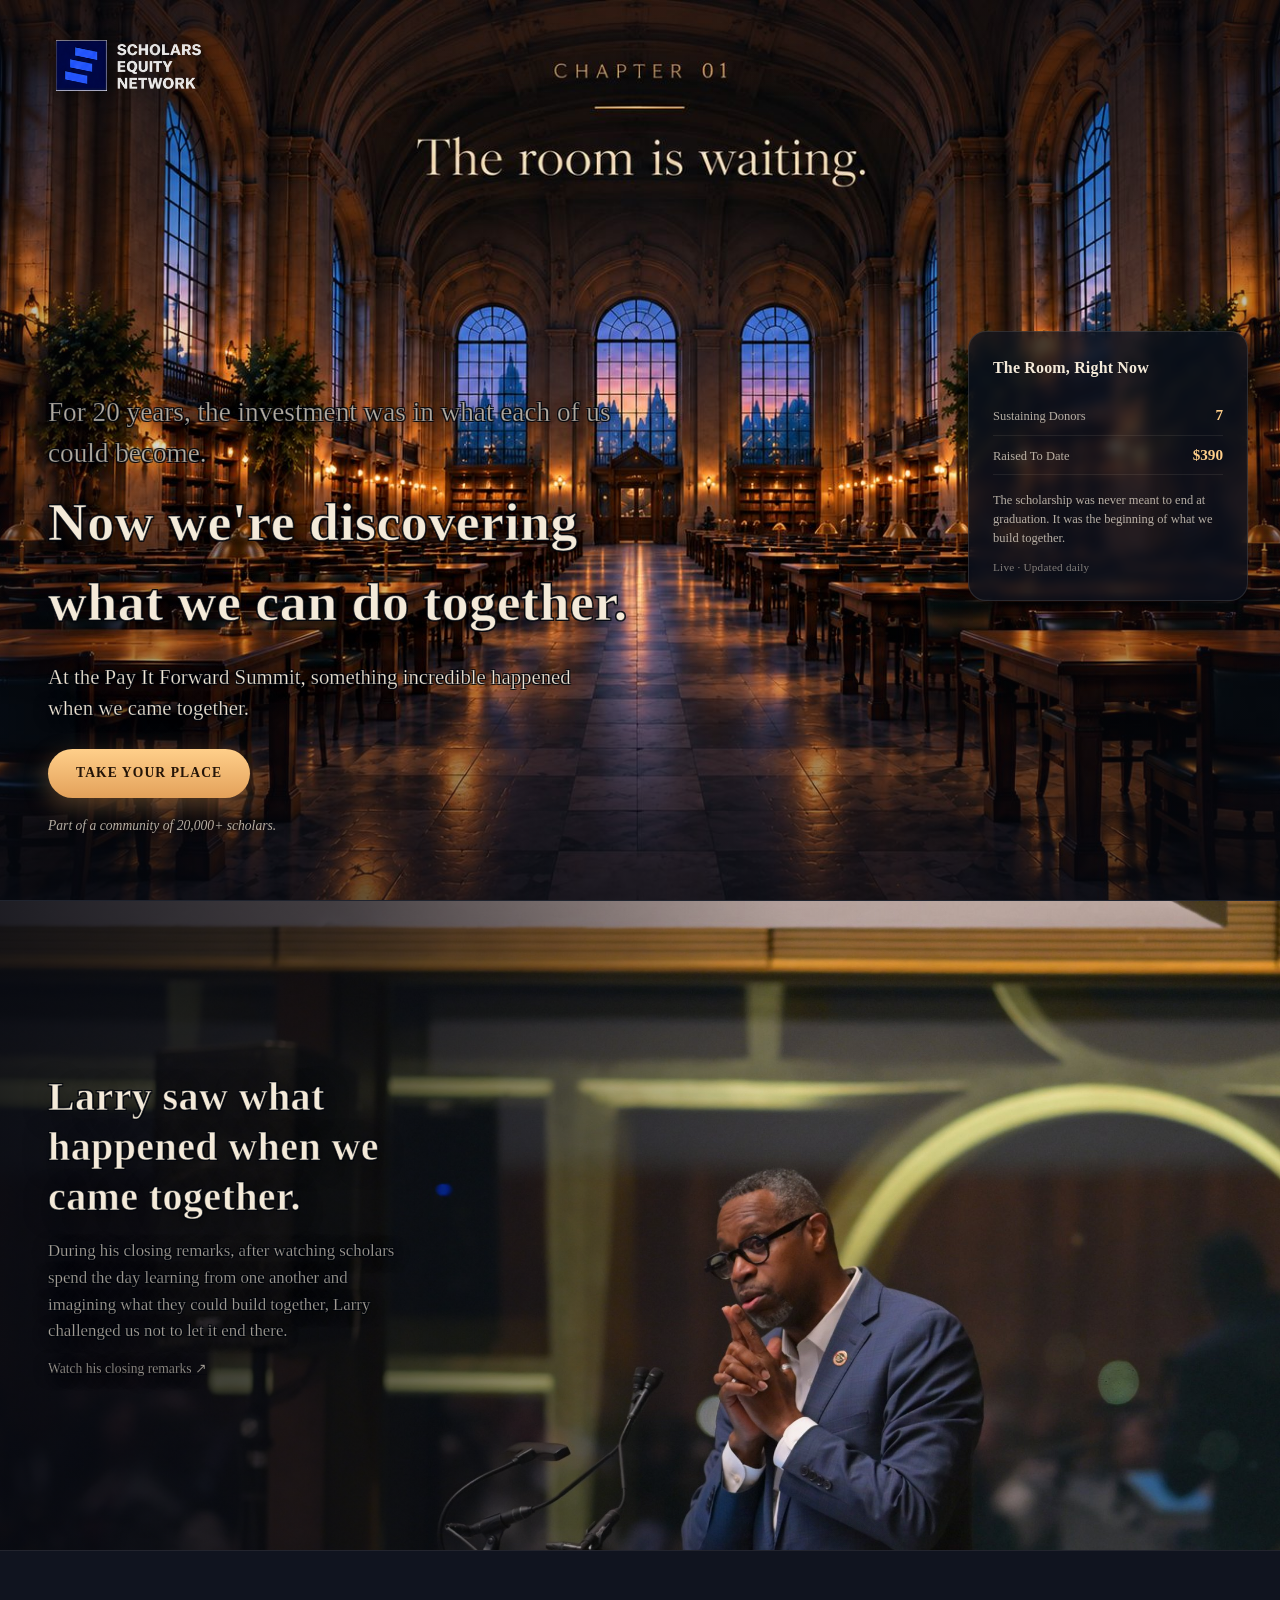
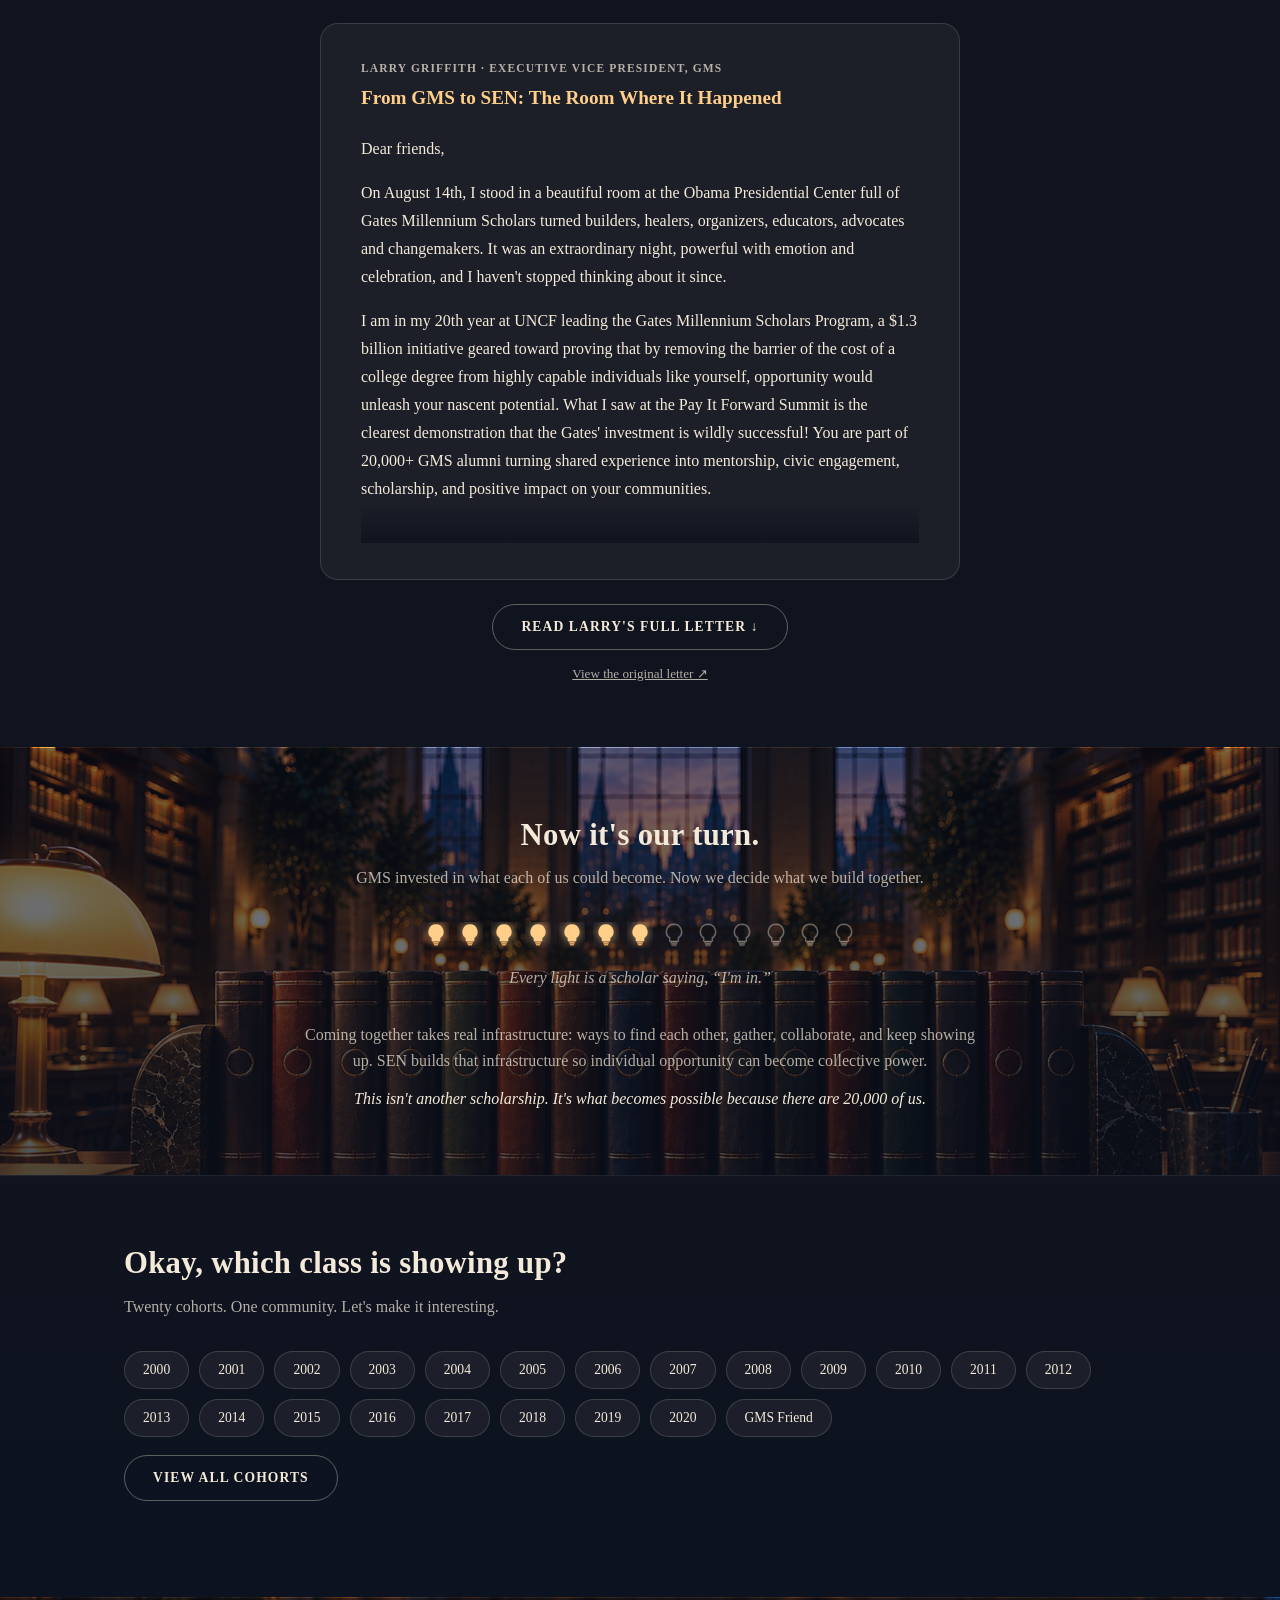
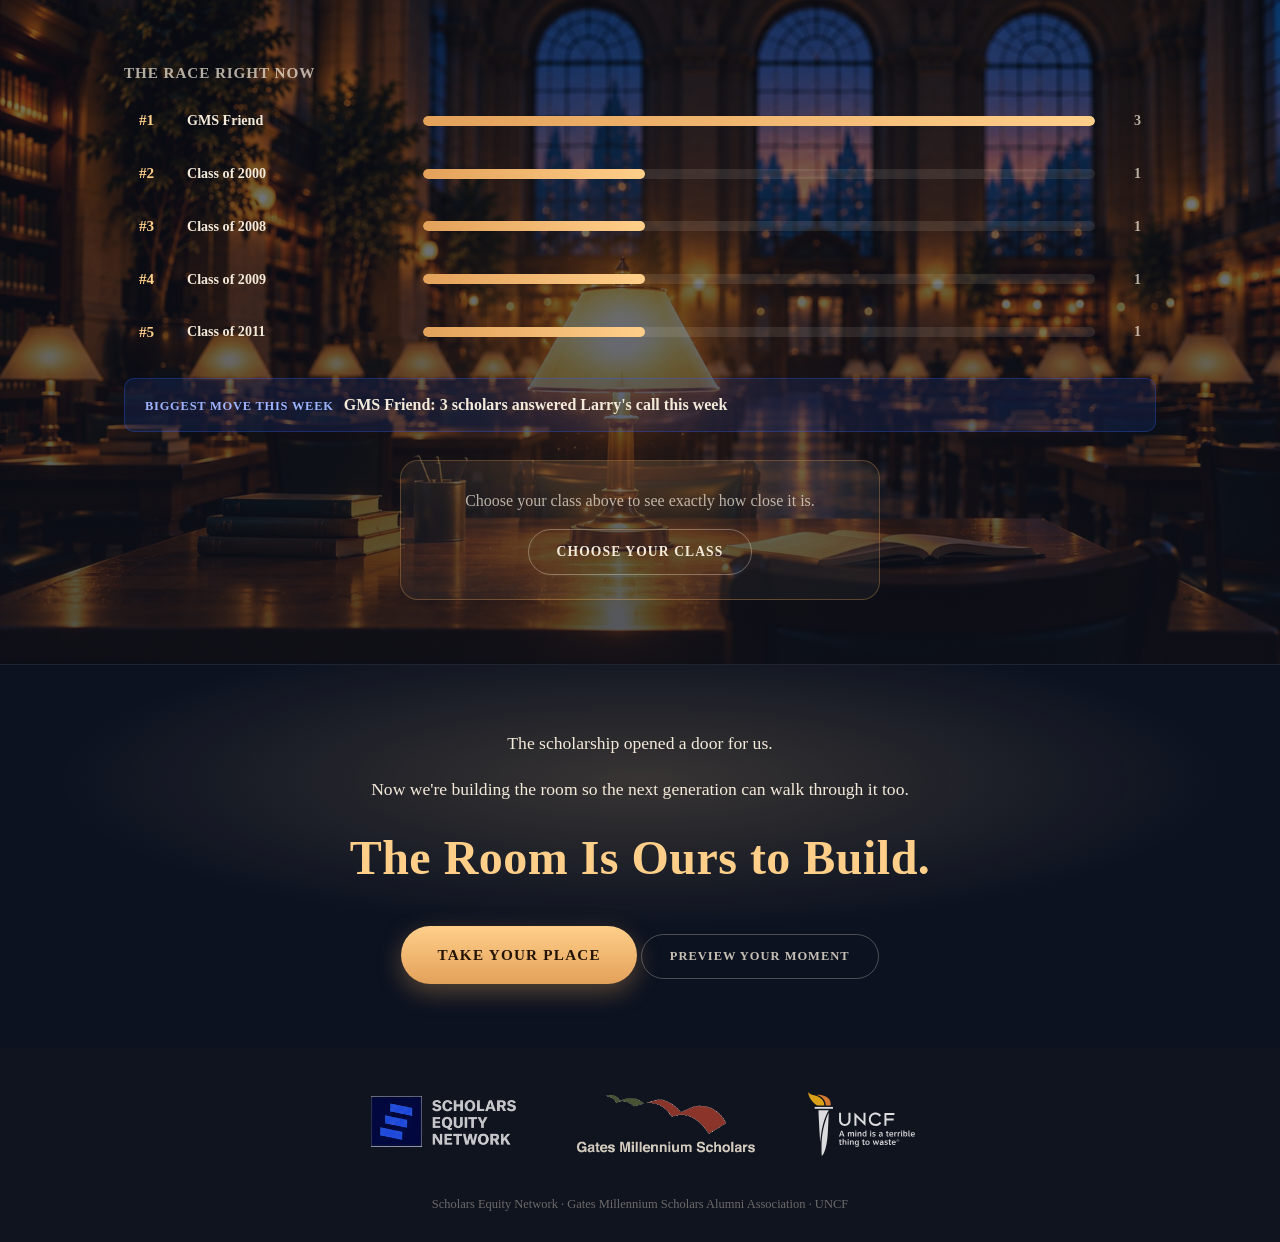
==== index.html @ 60ed2fde "Link SEN logo to scholarsequity.org" ====
<!DOCTYPE html>
<html lang="en">
<head>
<meta charset="UTF-8" />
<meta name="viewport" content="width=device-width, initial-scale=1.0" />
<title>Scholars Equity Network · The Room Is Lighting Up</title>
<meta name="description" content="20,000 Gates Millennium Scholars have a place here. The room keeps filling." />
<link rel="stylesheet" href="styles.css" />
</head>
<body>

  <!-- ============================================================
       SECTION 1 — HERO / LIVE ROOM
       Full-width library image with the 200-lamp canvas overlaid.
       ============================================================ -->
  <header class="hero" id="hero">
    <div class="hero__room">
      <!-- Chapter-frame system: replaces the old static library-bg +
           canvas light-dots. Two stacked frame layers crossfade as
           donor progress crosses each chapter's threshold (see
           updateHeroFrame() in app.js). -->
      <div class="hero__frame hero__frame--visible" id="heroFrameA" aria-hidden="true"></div>
      <div class="hero__frame" id="heroFrameB" aria-hidden="true"></div>
      <div class="hero__vignette" aria-hidden="true"></div>

      <!-- Legacy light-dot canvas — kept in the DOM (other code still
           references it) but hidden; the chapter frames now carry the
           "room filling up" visual instead. -->
      <canvas id="lightCanvas" class="hero__canvas" aria-hidden="true" style="display:none;"></canvas>
    </div>

    <div class="hero__overlay">
      <div class="hero__top">
        <a class="sen-logo" href="https://www.scholarsequity.org/" target="_blank" rel="noopener noreferrer" aria-label="Scholars Equity Network">
          <img class="sen-logo__image" src="assets/sen-logo-white.png" alt="Scholars Equity Network">
        </a>
      </div>

      <div class="hero__content">
        <p class="hero__eyebrow-line">For 20 years, the investment was in what each of us could become.</p>
        <h1 class="hero__headline" id="heroHeadline">Now we're discovering what we can do together.</h1>
        <p class="hero__story">At the Pay It Forward Summit, something incredible happened when we came together.</p>

        <a href="https://give.uncf.org/site/Donation2?df_id=12612&mfc_pref=T&12612.donation=form1" target="_blank" rel="noopener noreferrer" class="btn btn--primary hero__cta">TAKE YOUR PLACE</a>

        <p class="hero__community-note">Part of a community of 20,000+ scholars.</p>
      </div>
    </div>

    <!-- Right-side campaign stats panel (desktop only) -->
    <aside class="stats-panel" aria-label="Campaign progress">
      <h2 class="stats-panel__title">The Room, Right Now</h2>
      <dl class="stats-panel__list">
        <div class="stats-panel__row">
          <dt>Sustaining Donors</dt>
          <dd id="statDonors">6</dd>
        </div>
        <div class="stats-panel__row">
          <dt>Raised To Date</dt>
          <dd id="statRaised">$370</dd>
        </div>
      </dl>
      <p class="stats-panel__note">The scholarship was never meant to end at graduation. It was the beginning of what we build together.</p>
      <p class="stats-panel__updated" id="statLastUpdated" title="Last updated September 11, 2026">Live &middot; Updated daily</p>
    </aside>
  </header>

  <!-- ============================================================
       SECTION 1.0 — LETTER INTRO (cinematic photo + headline)
       Larry speaking at the Pay It Forward Summit. Desktop: full-
       bleed photo, text on the naturally darker left side of the
       frame (mic stand + blurred background), Larry + the
       architectural gold rings preserved unobstructed on the
       right -- matches the "room" visual language established in
       the hero. Mobile: photo first (no overlay), headline/body
       below it in normal flow -- see the max-width:900px media
       query for the swap from absolute-overlay to stacked block.
       This section now owns the "THE LETTER THAT STARTED IT"
       chapter title; the .letter section right below it (the
       actual letter card) no longer repeats its own kicker/
       headline, to avoid saying the same thing twice in a row.
       ============================================================ -->
  <section class="letter-intro" id="letterIntro" aria-labelledby="letterIntroHeading">
    <img class="letter-intro__photo" src="letter-intro.jpg" alt="Larry Griffith speaking at the Pay It Forward Summit">
    <div class="letter-intro__scrim" aria-hidden="true"></div>
    <div class="letter-intro__content">
      <h2 id="letterIntroHeading" class="letter-intro__headline">Larry saw what happened when we came together.</h2>
      <p class="letter-intro__body">During his closing remarks, after watching scholars spend the day learning from one another and imagining what they could build together, Larry challenged us not to let it end there.</p>
      <p class="letter-intro__link"><a href="https://www.youtube.com/watch?v=w-OYUx1EWHY&amp;t=11863s" target="_blank" rel="noopener noreferrer">Watch his closing remarks &#8599;</a></p>
    </div>
  </section>

  <!-- ============================================================
       SECTION 1.1 — THE LETTER THAT STARTED IT (the letter card)
       Larry's actual letter (verbatim text, cross-checked against
       the raw Mailchimp HTML -- not paraphrased), collapsed to a
       short preview by default. Visitors arriving from the letter
       itself (email/classmate share) should recognize it instantly
       without having to scroll past the whole thing to reach the
       live campaign.
       ============================================================ -->
  <section class="letter" id="letter" aria-label="Larry's letter">
    <div class="section-inner">
      <div class="letter-card">
        <p class="letter-card__eyebrow">LARRY GRIFFITH &middot; EXECUTIVE VICE PRESIDENT, GMS</p>
        <p class="letter-card__title">From GMS to SEN: The Room Where It Happened</p>

        <div class="letter-card__text">
          <p>Dear friends,</p>
          <p>On August 14th, I stood in a beautiful room at the Obama Presidential Center full of Gates Millennium Scholars turned builders, healers, organizers, educators, advocates and changemakers. It was an extraordinary night, powerful with emotion and celebration, and I haven't stopped thinking about it since.</p>
          <p>I am in my 20th year at UNCF leading the Gates Millennium Scholars Program, a $1.3 billion initiative geared toward proving that by removing the barrier of the cost of a college degree from highly capable individuals like yourself, opportunity would unleash your nascent potential. What I saw at the Pay It Forward Summit is the clearest demonstration that the Gates' investment is wildly successful! You are part of 20,000+ GMS alumni turning shared experience into mentorship, civic engagement, scholarship, and positive impact on your communities.</p>

          <span class="letter-card__fade" id="letterFade" aria-hidden="true"></span>

          <div class="letter-card__more" id="letterMore" hidden>
            <p>With our goal of growing your leadership, the scholarship was never meant to end at graduation. It was meant to be the beginning of a lifelong commitment to one another and to giving back to others &mdash; and I believe this network is only getting started, with a reach that will extend across our nation and, in time, our world. Accelerator grants already funding changemakers in community health, literacy, and beyond.</p>
            <p>To everyone who was in that room: thank you for being a powerful, living testimony. To everyone reading this who wasn't: there's a place for you here too.</p>
            <p>As I said that night, now is your turn. SEN needs you, your time, your talent and, importantly at this stage, your treasure. <strong>I am asking you to give annually and generously, with a minimum commitment of at least $100.00.</strong></p>
            <p>Every contribution keeps this momentum going, so please make a gift so that you are part of what SEN builds next.</p>
            <p class="letter-card__signoff">With excitement for everything ahead,<br />Larry Griffith<br /><span class="letter-card__signoff-title">Executive Vice President (GMS)<br />Programs &amp; Student Services, UNCF</span></p>
          </div>
        </div>
      </div>

      <button type="button" class="btn btn--ghost letter-card__toggle" id="letterToggle" aria-expanded="false" aria-controls="letterMore">Read Larry's full letter &darr;</button>
      <p class="letter-card__original"><a href="letter.html" target="_blank" rel="noopener noreferrer">View the original letter &#8599;</a></p>
    </div>
  </section>

  <!-- ============================================================
       SECTION 1.2 — THE RESPONSE (+ WHAT YOUR GIFT BUILDS, merged)
       Transforms "I received Larry's letter" into "this is what
       we're doing about it," then immediately explains what that
       response actually funds -- two adjacent, complementary beats
       (emotional "who's answering" + practical "what it builds")
       that used to be two separate small sections back-to-back.
       Merged into one for tighter pacing right after the letter.
       Lit-light count is the real, live currentDonors (via
       buildLightIcons() in app.js, same helper the personalized
       leaderboard card uses) -- the unlit count here is a purely
       illustrative "there's room for more" visual, not a specific
       numeric claim (the real per-class gap number lives in the
       leaderboard card below, where it has to be exact).
       ============================================================ -->
  <section class="response" aria-labelledby="responseHeading">
    <div class="section-inner">
      <h2 id="responseHeading" class="section-title">Now it's our turn.</h2>
      <p class="section-subtitle">GMS invested in what each of us could become. Now we decide what we build together.</p>

      <div class="response__lights" id="responseLights" aria-hidden="true">
        <!-- injected by app.js -->
      </div>
      <p class="response__caption">Every light is a scholar saying, &ldquo;I'm in.&rdquo;</p>

      <p class="gift-builds__body">Coming together takes real infrastructure: ways to find each other, gather, collaborate, and keep showing up. SEN builds that infrastructure so individual opportunity can become collective power.</p>
      <p class="gift-builds__closer">This isn't another scholarship. It's what becomes possible because there are 20,000 of us.</p>
    </div>
  </section>

  <!-- ============================================================
       SECTION 2 — COHORT EXPLORER
       ============================================================ -->
  <section class="cohort-explorer" id="cohorts" aria-labelledby="cohortHeading">
    <div class="section-inner">
      <h2 id="cohortHeading" class="section-title">Okay, which class is showing up?</h2>
      <p class="section-subtitle">Twenty cohorts. One community. Let's make it interesting.</p>

      <div class="cohort-nav" id="cohortNav" role="group" aria-label="Select a class year">
        <!-- cohort year buttons injected by app.js -->
      </div>

      <button type="button" class="btn btn--ghost cohort-reset" id="cohortReset">View all cohorts</button>

      <div class="cohort-all-grid" id="cohortAllGrid" aria-live="polite" hidden>
        <!-- one small card per cohort, injected by app.js -->
      </div>

      <div class="cohort-panel" id="cohortPanel" aria-live="polite" hidden>
        <h3 class="cohort-panel__year" id="cohortPanelYear">Class of 2002</h3>
        <div class="cohort-panel__stats">
          <div class="cohort-panel__stat">
            <span class="cohort-panel__stat-value" id="cohortPanelDonors">8</span>
            <span class="cohort-panel__stat-label">sustaining scholars</span>
          </div>
          <div class="cohort-panel__stat">
            <span class="cohort-panel__stat-value" id="cohortPanelRank">#1</span>
            <span class="cohort-panel__stat-label">rank among cohorts</span>
          </div>
        </div>
        <a href="https://give.uncf.org/site/Donation2?df_id=12612&mfc_pref=T&12612.donation=form1" target="_blank" rel="noopener noreferrer" class="btn btn--primary cohort-panel__cta" id="cohortPanelCta">TAKE YOUR PLACE WITH THE CLASS OF 2002</a>
      </div>
    </div>
  </section>

  <!-- ============================================================
       SECTION 3 — LEADERBOARD
       ============================================================ -->
  <section class="leaderboard" id="leaderboard" aria-label="Class leaderboard">
    <div class="section-inner">
      <h3 class="race__title">The Race Right Now</h3>
      <div class="race" id="raceList">
        <!-- ranked bar rows injected by app.js; selected class gets .race__row--selected -->
      </div>

      <div class="leaderboard__mover" id="leaderboardMover">
        <span class="leaderboard__mover-label">Biggest move this week</span>
        <span class="leaderboard__mover-detail" id="leaderboardMoverDetail">Class of 2007: 3 scholars answered Larry's call this week</span>
      </div>

      <!-- ============================================================
           YOUR CLASS -- personalized, screenshot-friendly card.
           Default (no class chosen) vs. personalized states are both
           rendered by renderYourClassCard() in app.js, driven by the
           same `selectedCohort` state the cohort-nav section above
           already sets -- no duplicate selection logic.
           ============================================================ -->
      <div class="your-class" id="yourClassCard" aria-live="polite">
        <!-- injected by app.js -->
      </div>
    </div>
  </section>

  <!-- ============================================================
       SECTION 4 — YESTERDAY VS TODAY
       ============================================================ -->
  <section class="daily-change" id="daily-change" aria-labelledby="dailyChangeHeading" hidden>
    <div class="section-inner">
      <h2 id="dailyChangeHeading" class="section-title">The Room Gets Brighter Every Time One of Us Shows Up.</h2>
      <p class="daily-change__explainer">Every light represents a scholar who said: I'm in.</p>

      <div class="daily-change__compare">
        <div class="daily-change__stat">
          <span class="daily-change__stat-label">Yesterday</span>
          <span class="daily-change__stat-value" id="yesterdayValue">78 lights</span>
        </div>
        <div class="daily-change__arrow" aria-hidden="true">→</div>
        <div class="daily-change__stat">
          <span class="daily-change__stat-label">Today</span>
          <span class="daily-change__stat-value" id="todayValue">84 lights</span>
        </div>
      </div>

      <button type="button" class="btn btn--primary" id="seeWhatChangedBtn">SEE WHAT CHANGED</button>

      <p class="daily-change__summary" id="dailyChangeSummary">6 more scholars answered Larry's call.</p>
    </div>
  </section>

  <!-- ============================================================
       SECTION 5 — THE ROOM IS OURS TO BUILD (closing + donation)
       Merged from two near-duplicate sections that both said, in
       slightly different words, "Larry opened the door, now it's
       our turn" and both ended in a TAKE YOUR PLACE button one
       scroll apart -- one closing statement now, not two. Keeps the
       real donation CTA (<a> straight to the UNCF form) and the
       "preview your moment" secondary affordance: since this is a
       static page with no way to confirm a real gift completed, it
       lets someone see what the light-up moment feels like without
       pretending it's a live receipt of their donation.
       ============================================================ -->
  <section class="goal-state" id="donate" aria-labelledby="goalStateHeading">
    <div class="section-inner">
      <p class="goal-state__copy">The scholarship opened a door for us.</p>
      <p class="goal-state__copy">Now we're building the room so the next generation can walk through it too.</p>
      <h2 id="goalStateHeading" class="goal-state__headline">The Room Is Ours to Build.</h2>

      <a href="https://give.uncf.org/site/Donation2?df_id=12612&mfc_pref=T&12612.donation=form1" target="_blank" rel="noopener noreferrer" class="btn btn--primary btn--large goal-state__cta">TAKE YOUR PLACE</a>

      <button type="button" class="btn btn--ghost donor-demo__preview-btn" id="previewMomentBtn">Preview your moment</button>

      <div class="donor-demo__moment" id="donorMoment" role="status" aria-live="polite" hidden>
        <p class="donor-demo__moment-title">YOUR LIGHT IS ON.</p>
        <p class="donor-demo__moment-detail" id="donorMomentDetail">You're sustaining scholar #85. And the room just got a little brighter.</p>
        <div class="donor-demo__moment-actions">
          <a href="#hero" class="btn btn--secondary">VIEW THE ROOM</a>
          <button type="button" class="btn btn--ghost" id="shareMomentBtn">SHARE THE MOMENT</button>
        </div>
      </div>
    </div>
  </section>

  <!-- ============================================================
       PARTNER LOGOS -- right above the footer, per Chau's request.
       gmsp-logo-white.png was sourced from UNCF's own site (a flat
       JPG on white) and reprocessed: white background keyed to
       transparent, dark gray text recolored to cream -- matches the
       SEN/UNCF treatment instead of showing as a white box.
       ============================================================ -->
  <div class="partner-logos">
    <a href="https://www.scholarsequity.org/" target="_blank" rel="noopener"><img class="partner-logos__logo partner-logos__logo--sen" src="assets/sen-logo-white.png" alt="Scholars Equity Network"></a>
    <img class="partner-logos__logo partner-logos__logo--gmsp" src="assets/gmsp-logo-white.png" alt="Gates Millennium Scholars Program">
    <img class="partner-logos__logo partner-logos__logo--uncf" src="assets/uncf-logo.svg" alt="UNCF">
  </div>

  <footer class="site-footer">
    <p>Scholars Equity Network &middot; Gates Millennium Scholars Alumni Association &middot; UNCF</p>
  </footer>

  <!-- Temporary toast for the "your light is on" moment -->
  <div class="toast" id="toast" role="status" aria-live="polite"></div>

  <script src="data.js"></script>
  <script src="app.js"></script>
</body>
</html>
---- styles.css ----
/* ============================================================
   styles.css
   Warm community-library aesthetic: navy/charcoal shadows,
   amber light, cream type. Avoids "elite club" / "luxury hotel"
   / corporate-dashboard territory in favor of calm, editorial
   nonprofit design.
   ============================================================ */

:root {
  /* ---- Library background ------------------------------------
     Swap this single variable to change the room image. The 200
     light coordinates in data.js are hand-fit to library-bg.jpg
     (tables/lamps left and right of the center aisle, lamps
     unlit) -- if the image changes significantly, re-check the
     coordinate alignment. A subtle gradient is layered underneath
     as a fallback fade so the top/bottom edges blend into the
     page even if the image doesn't perfectly fill the hero. */
  --library-bg:
    url("library-bg.jpg"),
    linear-gradient(180deg, #0c1220 0%, #121a2e 35%, #1a2338 65%, #0c1220 100%);

  /* SEN-inspired dark blue accents */
  --sen-navy: #000744;
  --sen-blue: #3162f5;

  /* Library palette */
  --charcoal: #10141f;
  --navy-deep: #0c1220;
  --amber: #e3a15a;
  --amber-bright: #ffcf8a;
  --cream: #f4ead9;
  --cream-dim: rgba(244, 234, 217, 0.72);

  --radius-md: 10px;
  --radius-lg: 18px;

  color-scheme: dark;
}

* {
  box-sizing: border-box;
}

html, body {
  margin: 0;
  padding: 0;
}

body {
  font-family: "Iowan Old Style", "Palatino Linotype", Palatino, Georgia, "Times New Roman", serif;
  background: var(--navy-deep);
  color: var(--cream);
  line-height: 1.5;
}

h1, h2, h3 {
  font-family: "Iowan Old Style", Georgia, "Times New Roman", serif;
  font-weight: 600;
  letter-spacing: 0.01em;
  margin: 0;
}

p {
  margin: 0;
}

a {
  color: inherit;
}

.section-inner {
  max-width: 1080px;
  margin: 0 auto;
  padding: 64px 24px;
}

/* Small uppercase eyebrow used above a section-title -- "THE LETTER
   THAT STARTED IT" / "THE RESPONSE" / "THE CLASS CHALLENGE" -- ties
   the three-act narrative together visually without repeating a
   full heading treatment each time. */
.section-kicker {
  font-size: 0.78rem;
  font-weight: 700;
  letter-spacing: 0.12em;
  color: var(--amber-bright);
  text-transform: uppercase;
  margin-bottom: 10px;
}

.section-title {
  font-size: clamp(1.5rem, 2.4vw, 2.1rem);
  color: var(--cream);
  margin-bottom: 8px;
}

.section-subtitle {
  color: var(--cream-dim);
  font-size: 1rem;
  margin-bottom: 32px;
}

/* ---- Buttons ------------------------------------------------ */
.btn {
  display: inline-block;
  border: none;
  border-radius: 999px;
  padding: 14px 28px;
  font-family: inherit;
  font-size: 0.85rem;
  font-weight: 700;
  letter-spacing: 0.08em;
  text-transform: uppercase;
  text-decoration: none;
  cursor: pointer;
  transition: transform 0.15s ease, box-shadow 0.15s ease, background 0.15s ease;
}

.btn:focus-visible {
  outline: 3px solid var(--sen-blue);
  outline-offset: 3px;
}

.btn--primary {
  background: linear-gradient(180deg, var(--amber-bright), var(--amber));
  color: #241407;
  box-shadow: 0 8px 24px rgba(227, 161, 90, 0.35);
}

.btn--primary:hover {
  transform: translateY(-1px);
  box-shadow: 0 10px 28px rgba(227, 161, 90, 0.45);
}

.btn--secondary {
  background: var(--sen-blue);
  color: #fff;
}

.btn--secondary:hover {
  transform: translateY(-1px);
}

.btn--ghost {
  background: transparent;
  color: var(--cream);
  border: 1px solid rgba(244, 234, 217, 0.35);
}

.btn--ghost:hover {
  border-color: var(--amber);
  color: var(--amber-bright);
}

.btn--large {
  padding: 18px 36px;
  font-size: 0.95rem;
}

/* ============================================================
   SECTION 1 — HERO / LIVE ROOM
   ============================================================ */
.hero {
  position: relative;
  min-height: 100vh;
  display: grid;
  grid-template-columns: 1fr 320px;
  background: var(--charcoal);
  overflow: hidden;
}

.hero__room {
  position: relative;
  grid-column: 1 / -1;
  grid-row: 1;
  min-height: 100vh;
}

.hero__bg {
  position: absolute;
  inset: 0;
  background-image: var(--library-bg);
  background-size: cover;
  background-position: center;
}

/* ----------------------------------------------------------
   Chapter-frame crossfade layers (replaces the canvas light-dot
   system). Two stacked images; JS toggles which one is opacity:1
   so the transition fades smoothly instead of popping. */
.hero__frame {
  position: absolute;
  inset: 0;
  background-size: cover;
  background-position: center;
  opacity: 0;
  transition: opacity 1.1s ease-in-out;
}

.hero__frame--visible {
  opacity: 1;
}

.hero__vignette {
  position: absolute;
  inset: 0;
  background: radial-gradient(ellipse 80% 70% at 50% 40%, transparent 40%, rgba(6, 9, 16, 0.75) 100%);
  pointer-events: none;
}

.hero__canvas {
  position: absolute;
  inset: 0;
  width: 100%;
  height: 100%;
}

.hero__overlay {
  position: relative;
  z-index: 2;
  grid-column: 1;
  grid-row: 1;
  display: flex;
  flex-direction: column;
  justify-content: space-between;
  min-height: 100vh;
  padding: 32px 48px 64px;
  pointer-events: none;
}

.hero__overlay > * {
  pointer-events: auto;
}

.hero__top {
  display: flex;
  align-items: center;
}

.sen-logo {
  display: flex;
  align-items: center;
}

.sen-logo__image {
  height: 64px;
  width: auto;
  filter: drop-shadow(0 2px 10px rgba(0, 0, 0, 0.45));
}

.hero__content {
  max-width: 620px;
}

/* Both the headline and subhead sit directly on top of the animated
   photo (no solid background behind them), so legibility varies by
   frame -- a bright window or light-colored wall can wash the text
   out. -webkit-text-stroke draws a crisp outline in Chrome/Safari/
   Edge; the layered text-shadow (soft depth shadow + a tight 1px
   outline in all 4 directions) is the universal fallback/backup for
   browsers that ignore text-stroke, so the outline effect holds up
   everywhere, not just WebKit browsers. */
/* Short lead-in sentence above the headline -- smaller/dimmer than
   the headline itself so the two sentences read as setup -> payoff
   instead of one flat six-line block. Same legibility treatment
   (outline + shadow) since it sits on the same photo. */
.hero__eyebrow-line {
  font-size: clamp(1.3rem, 2.2vw, 1.7rem);
  color: var(--cream-dim);
  margin-bottom: 8px;
  -webkit-text-stroke: 0.5px rgba(6, 9, 16, 0.55);
  text-shadow:
    0 2px 14px rgba(0, 0, 0, 0.5),
    -1px -1px 0 rgba(6, 9, 16, 0.75),
    1px -1px 0 rgba(6, 9, 16, 0.75),
    -1px 1px 0 rgba(6, 9, 16, 0.75),
    1px 1px 0 rgba(6, 9, 16, 0.75);
}

.hero__headline {
  font-size: clamp(2rem, 4.2vw, 3.4rem);
  color: var(--cream);
  -webkit-text-stroke: 1px rgba(6, 9, 16, 0.65);
  text-shadow:
    0 4px 24px rgba(0, 0, 0, 0.5),
    -1px -1px 0 rgba(6, 9, 16, 0.85),
    1px -1px 0 rgba(6, 9, 16, 0.85),
    -1px 1px 0 rgba(6, 9, 16, 0.85),
    1px 1px 0 rgba(6, 9, 16, 0.85);
}

/* Narrative copy between the headline and the "THE ROOM KEEPS
   FILLING" kicker -- same legibility treatment (outline + shadow)
   as the headline/subhead since it sits on the same photo. */
.hero__story {
  margin-top: 18px;
  max-width: 560px;
  font-size: clamp(1.05rem, 1.7vw, 1.3rem);
  line-height: 1.5;
  color: var(--cream);
  -webkit-text-stroke: 0.5px rgba(6, 9, 16, 0.55);
  text-shadow:
    0 2px 16px rgba(0, 0, 0, 0.5),
    -1px -1px 0 rgba(6, 9, 16, 0.75),
    1px -1px 0 rgba(6, 9, 16, 0.75),
    -1px 1px 0 rgba(6, 9, 16, 0.75),
    1px 1px 0 rgba(6, 9, 16, 0.75);
}

.hero__subhead {
  margin-top: 22px;
  font-size: clamp(1.05rem, 1.6vw, 1.35rem);
  color: var(--cream-dim);
  -webkit-text-stroke: 0.6px rgba(6, 9, 16, 0.65);
  text-shadow:
    0 2px 14px rgba(0, 0, 0, 0.5),
    -1px -1px 0 rgba(6, 9, 16, 0.8),
    1px -1px 0 rgba(6, 9, 16, 0.8),
    -1px 1px 0 rgba(6, 9, 16, 0.8),
    1px 1px 0 rgba(6, 9, 16, 0.8);
}

.hero__progress {
  margin-top: 28px;
}

.hero__progress-line {
  font-size: 1.05rem;
  font-weight: 600;
  color: var(--amber-bright);
}

.hero__progress-remaining {
  margin-top: 2px;
  font-size: 0.9rem;
  color: var(--cream-dim);
}

.hero__progress-bar {
  margin-top: 12px;
  width: 100%;
  max-width: 360px;
  height: 8px;
  border-radius: 999px;
  background: rgba(244, 234, 217, 0.14);
  overflow: hidden;
}

.hero__progress-fill {
  height: 100%;
  width: 42%; /* set dynamically by app.js */
  border-radius: 999px;
  background: linear-gradient(90deg, var(--amber), var(--amber-bright));
  transition: width 0.6s ease;
}

.hero__cta {
  margin-top: 26px;
}

.hero__community-note {
  margin-top: 18px;
  font-size: 0.85rem;
  color: var(--cream-dim);
  font-style: italic;
}

/* Right-side stats panel (desktop) */
.stats-panel {
  position: relative;
  z-index: 2;
  grid-column: 2;
  grid-row: 1;
  align-self: center;
  justify-self: end;
  margin: 32px 32px 0 0;
  padding: 24px;
  width: 280px;
  background: rgba(12, 18, 32, 0.72);
  border: 1px solid rgba(244, 234, 217, 0.12);
  border-radius: var(--radius-lg);
  backdrop-filter: blur(6px);
}

.stats-panel__title {
  font-size: 1rem;
  color: var(--cream);
  margin-bottom: 16px;
}

.stats-panel__list {
  margin: 0 0 16px;
}

.stats-panel__row {
  display: flex;
  justify-content: space-between;
  align-items: baseline;
  padding: 8px 0;
  border-bottom: 1px solid rgba(244, 234, 217, 0.08);
}

.stats-panel__row dt {
  font-size: 0.78rem;
  color: var(--cream-dim);
}

.stats-panel__row dd {
  margin: 0;
  font-weight: 700;
  color: var(--amber-bright);
  font-size: 0.95rem;
}

.stats-panel__note {
  font-size: 0.78rem;
  color: var(--cream-dim);
  line-height: 1.5;
}

.stats-panel__updated {
  margin-top: 12px;
  font-size: 0.7rem;
  color: rgba(244, 234, 217, 0.5);
  letter-spacing: 0.02em;
}

/* ============================================================
   SECTION 1.0 — LETTER INTRO (cinematic photo + headline)
   Desktop: .letter-intro__photo is absolutely positioned full-
   bleed (object-fit:cover), text sits in the naturally darker
   left portion of the frame with only a left-to-right gradient
   scrim (subtle -- Larry and the gold rings stay unobstructed).
   Mobile (see media query): the photo reverts to a normal,
   static, full-width block and the text drops below it in plain
   flow -- not a forced version of the desktop overlay.
   ============================================================ */
.letter-intro {
  position: relative;
  /* Locked to the photo's own ratio (2200x1118) instead of a fixed
     min-height. A fixed height + object-fit:cover meant the crop
     depended on how far the container's own ratio drifted from the
     photo's -- on a browser window taller/narrower than my test
     sizes, "cover" scaled way up to fill that height, zooming in and
     cropping out almost everything but a sliver near the right edge.
     aspect-ratio guarantees the box always matches the photo, so
     cover never has to crop beyond what's intentional, on any
     window size. min/max-height are just sane bounds for extreme
     window shapes. */
  aspect-ratio: 2200 / 1118;
  min-height: 380px;
  max-height: 720px;
  display: flex;
  align-items: center;
  overflow: hidden;
  border-top: 1px solid rgba(244, 234, 217, 0.08);
}

.letter-intro__photo {
  position: absolute;
  inset: 0;
  width: 100%;
  height: 100%;
  object-fit: cover;
  object-position: center right;
}

.letter-intro__scrim {
  position: absolute;
  inset: 0;
  background: linear-gradient(
    90deg,
    rgba(8, 10, 18, 0.88) 0%,
    rgba(8, 10, 18, 0.68) 26%,
    rgba(8, 10, 18, 0.3) 48%,
    rgba(8, 10, 18, 0.04) 62%,
    transparent 75%
  );
}

.letter-intro__content {
  position: relative;
  z-index: 2;
  max-width: 460px;
  padding: 56px 48px;
}

.letter-intro__headline {
  font-size: clamp(1.7rem, 3.2vw, 2.5rem);
  color: var(--cream);
  line-height: 1.25;
  margin-bottom: 16px;
  -webkit-text-stroke: 1px rgba(6, 9, 16, 0.65);
  text-shadow:
    0 4px 24px rgba(0, 0, 0, 0.5),
    -1px -1px 0 rgba(6, 9, 16, 0.85),
    1px -1px 0 rgba(6, 9, 16, 0.85),
    -1px 1px 0 rgba(6, 9, 16, 0.85),
    1px 1px 0 rgba(6, 9, 16, 0.85);
}

.letter-intro__body {
  font-size: 1.05rem;
  line-height: 1.6;
  color: var(--cream-dim);
  -webkit-text-stroke: 0.5px rgba(6, 9, 16, 0.55);
  text-shadow:
    0 2px 16px rgba(0, 0, 0, 0.5),
    -1px -1px 0 rgba(6, 9, 16, 0.75),
    1px -1px 0 rgba(6, 9, 16, 0.75),
    -1px 1px 0 rgba(6, 9, 16, 0.75),
    1px 1px 0 rgba(6, 9, 16, 0.75);
}

.letter-intro__link {
  margin-top: 14px;
  font-size: 0.85rem;
  -webkit-text-stroke: 0.5px rgba(6, 9, 16, 0.55);
  text-shadow: 0 2px 16px rgba(0, 0, 0, 0.5);
}

.letter-intro__link a {
  color: var(--cream-dim);
  text-decoration: underline;
}

/* ============================================================
   SECTION 1.1 — THE LETTER THAT STARTED IT
   Editorial, reflective treatment -- a paper-toned card rather
   than the site's usual amber-glow UI chrome, since this is meant
   to read as an actual letter, not another campaign panel.
   ============================================================ */
.letter {
  background: var(--charcoal);
  border-top: 1px solid rgba(244, 234, 217, 0.08);
}

/* Letter card + Larry's photo side by side (photo on the right, per
   Chau's call) -- a dedicated photo panel with object-fit:cover is
   far more predictable than trying to reveal a specific subject
   through background-position math on a full-bleed photo. Stacks on
   mobile (photo below the letter card). */

.letter-card {
  position: relative;
  max-width: 640px;
  margin: 8px auto 0;
  padding: 36px 40px;
  background: rgba(244, 234, 217, 0.05);
  border: 1px solid rgba(244, 234, 217, 0.14);
  border-radius: var(--radius-lg);
}

.letter-card__eyebrow {
  font-size: 0.72rem;
  font-weight: 700;
  letter-spacing: 0.1em;
  text-transform: uppercase;
  color: var(--cream-dim);
  margin-bottom: 6px;
}

.letter-card__title {
  font-size: 1.2rem;
  font-weight: 700;
  color: var(--amber-bright);
  margin-bottom: 22px;
}

.letter-card__text p {
  color: var(--cream);
  line-height: 1.75;
  margin-bottom: 16px;
}

.letter-card__text p:last-child {
  margin-bottom: 0;
}

/* Visual cue that more of the letter exists below, shown only
   while collapsed -- JS hides this the moment #letterMore is
   revealed (see toggleLetter() in app.js). */
.letter-card__fade {
  display: block;
  height: 40px;
  margin-top: -16px;
  background: linear-gradient(180deg, transparent, rgba(16, 20, 31, 0.96));
  pointer-events: none;
}

.letter-card__signoff {
  margin-top: 24px;
}

.letter-card__signoff-title {
  display: inline-block;
  margin-top: 6px;
  font-size: 0.85rem;
  color: var(--cream-dim);
}

.letter-card__toggle {
  display: block;
  width: fit-content;
  margin: 24px auto 0;
}

.letter-card__original {
  margin-top: 14px;
  text-align: center;
  font-size: 0.82rem;
}

.letter-card__original a {
  color: var(--cream-dim);
  text-decoration: underline;
}

/* ============================================================
   SECTION 1.2 — THE RESPONSE
   Warm, simple, emotional -- the calmest of the three "act"
   transitions before the more energetic class challenge below.
   ============================================================ */
.response {
  background-image:
    linear-gradient(180deg, rgba(12, 18, 32, 0.55), rgba(16, 20, 31, 0.62) 45%, rgba(12, 18, 32, 0.72)),
    url("cohort-bg.jpg");
  background-size: cover;
  background-position: center;
  background-repeat: no-repeat;
  border-top: 1px solid rgba(244, 234, 217, 0.08);
  text-align: center;
}

.response__lights {
  display: flex;
  flex-wrap: wrap;
  justify-content: center;
  align-items: center;
  gap: 8px;
  margin: 28px 0 18px;
}

.response__lights .light-icon {
  width: 26px;
  height: 26px;
}

.response .section-inner {
  max-width: 720px;
}

.response__caption {
  color: var(--cream-dim);
  font-style: italic;
}

/* ---- gift-builds__* paragraphs, folded into .response -------
   (used to be their own section; kept as standalone classes since
   nothing here depends on a .gift-builds parent wrapper). */
.gift-builds__body {
  margin-top: 32px;
  color: var(--cream-dim);
  line-height: 1.6;
  margin-bottom: 14px;
}

.gift-builds__closer {
  color: var(--cream);
  font-style: italic;
}

/* ============================================================
   SECTION 2 — COHORT EXPLORER
   Background photo: 20 book spines lined up on a desk -- one
   spine per class-year cohort, echoing the section's content.
   A dark scrim sits between the image and the text/buttons so
   contrast stays high regardless of the photo's own brightness.
   ============================================================ */
.cohort-explorer {
  background: linear-gradient(180deg, var(--charcoal), var(--navy-deep));
  border-top: 1px solid rgba(244, 234, 217, 0.08);
}

.cohort-nav {
  display: flex;
  flex-wrap: wrap;
  gap: 10px;
  margin-bottom: 18px;
}

.cohort-nav__btn {
  font-family: inherit;
  background: rgba(244, 234, 217, 0.06);
  color: var(--cream);
  border: 1px solid rgba(244, 234, 217, 0.16);
  border-radius: 999px;
  padding: 10px 18px;
  font-size: 0.85rem;
  cursor: pointer;
  transition: background 0.15s ease, border-color 0.15s ease, color 0.15s ease;
}

.cohort-nav__btn:hover {
  border-color: var(--amber);
  color: var(--amber-bright);
}

.cohort-nav__btn:focus-visible {
  outline: 3px solid var(--sen-blue);
  outline-offset: 2px;
}

.cohort-nav__btn[aria-pressed="true"] {
  background: linear-gradient(180deg, var(--amber-bright), var(--amber));
  color: #241407;
  border-color: transparent;
  font-weight: 700;
}

.cohort-reset {
  margin-bottom: 32px;
}

.cohort-all-grid {
  display: grid;
  grid-template-columns: repeat(auto-fit, minmax(150px, 1fr));
  gap: 10px;
  margin-bottom: 32px;
}

/* display:grid above beats the browser's default [hidden]{display:none}
   rule, so without this the grid never actually disappears once shown.
   Same fix needed anywhere else `hidden` is combined with a custom
   display value. */
.cohort-all-grid[hidden] {
  display: none;
}

.cohort-all-grid__card {
  display: flex;
  flex-direction: column;
  align-items: flex-start;
  gap: 4px;
  font-family: inherit;
  text-align: left;
  background: rgba(244, 234, 217, 0.05);
  border: 1px solid rgba(244, 234, 217, 0.12);
  border-radius: var(--radius-md, 10px);
  padding: 14px 16px;
  cursor: pointer;
  transition: background 0.15s ease, border-color 0.15s ease;
}

.cohort-all-grid__card:hover {
  border-color: var(--amber);
  background: rgba(244, 234, 217, 0.09);
}

.cohort-all-grid__card:focus-visible {
  outline: 3px solid var(--sen-blue);
  outline-offset: 2px;
}

/* "Lit" cohort (at least one sustaining scholar) -- warm amber glow,
   matching the lightbulb icons used everywhere else on the page, so
   the grid itself reads as part of the same light metaphor instead
   of every card looking identical regardless of who's shown up. */
.cohort-all-grid__card--lit {
  background: rgba(227, 161, 90, 0.12);
  border-color: rgba(227, 161, 90, 0.4);
  box-shadow: 0 0 18px rgba(255, 207, 138, 0.12);
}

.cohort-all-grid__card--lit:hover {
  border-color: var(--amber-bright);
  background: rgba(227, 161, 90, 0.18);
}

.cohort-all-grid__card--lit .cohort-all-grid__count {
  color: var(--amber-bright);
  font-weight: 700;
}

.cohort-all-grid__rank {
  font-size: 0.72rem;
  color: var(--amber-bright);
  text-transform: uppercase;
  letter-spacing: 0.04em;
}

.cohort-all-grid__label {
  font-size: 0.95rem;
  font-weight: 700;
  color: var(--cream);
}

.cohort-all-grid__count {
  font-size: 0.85rem;
  color: var(--cream-dim);
}

.cohort-all-grid__of {
  font-size: 0.78rem;
}

.cohort-panel {
  background: rgba(244, 234, 217, 0.04);
  border: 1px solid rgba(244, 234, 217, 0.12);
  border-radius: var(--radius-lg);
  padding: 28px;
  max-width: 520px;
}

.cohort-panel__year {
  font-size: 1.4rem;
  color: var(--amber-bright);
  margin-bottom: 18px;
}

.cohort-panel__stats {
  display: flex;
  gap: 28px;
  margin-bottom: 18px;
  flex-wrap: wrap;
}

.cohort-panel__stat {
  display: flex;
  flex-direction: column;
}

.cohort-panel__stat-value {
  font-size: 1.6rem;
  font-weight: 700;
  color: var(--cream);
}

.cohort-panel__stat-label {
  font-size: 0.78rem;
  color: var(--cream-dim);
  text-transform: uppercase;
  letter-spacing: 0.04em;
}

.cohort-panel__bar {
  height: 8px;
  border-radius: 999px;
  background: rgba(244, 234, 217, 0.12);
  overflow: hidden;
  margin-bottom: 22px;
}

.cohort-panel__bar-fill {
  height: 100%;
  width: 0%;
  background: linear-gradient(90deg, var(--amber), var(--amber-bright));
  border-radius: 999px;
  transition: width 0.5s ease;
}

/* ============================================================
   SECTION 3 — LEADERBOARD
   Background photo: a single bright reading lamp on a foreground
   desk, more lamps glowing down the room -- echoes "who's showing
   up" (one lit spot standing out, more lit further back). Same
   dark-scrim approach as the cohort section for text contrast.
   ============================================================ */
.leaderboard {
  background-image:
    linear-gradient(180deg, rgba(16, 20, 31, 0.55), rgba(16, 20, 31, 0.62) 45%, rgba(16, 20, 31, 0.72)),
    url("leaderboard-bg.jpg");
  background-size: cover;
  background-position: center;
  background-repeat: no-repeat;
  border-top: 1px solid rgba(244, 234, 217, 0.08);
}

/* ---- The Race Right Now -----------------------------------
   Ranked bar rows, replacing the old flat top-3 cards -- bar
   length is proportional to the #1 cohort's donor count, so the
   GAP between classes is the thing that's visually obvious, not
   just the ordering. */
.race__title {
  font-size: 0.95rem;
  text-transform: uppercase;
  letter-spacing: 0.06em;
  color: var(--cream-dim);
  margin-bottom: 14px;
}

.race {
  display: flex;
  flex-direction: column;
  gap: 8px;
  margin-bottom: 24px;
}

.race__row {
  display: grid;
  grid-template-columns: 36px 1fr 3fr 34px;
  align-items: center;
  gap: 12px;
  padding: 10px 14px;
  border-radius: var(--radius-md);
  border: 1px solid transparent;
}

.race__row--selected {
  background: rgba(227, 161, 90, 0.12);
  border-color: rgba(227, 161, 90, 0.4);
}

.race__rank {
  font-size: 0.95rem;
  font-weight: 800;
  color: var(--amber-bright);
}

.race__label {
  font-size: 0.88rem;
  font-weight: 700;
  color: var(--cream);
  white-space: nowrap;
  overflow: hidden;
  text-overflow: ellipsis;
}

.race__bar {
  display: block;
  height: 10px;
  border-radius: 999px;
  background: rgba(244, 234, 217, 0.1);
  overflow: hidden;
}

.race__bar-fill {
  display: block;
  height: 100%;
  border-radius: 999px;
  background: linear-gradient(90deg, var(--amber), var(--amber-bright));
}

.race__row--selected .race__bar-fill {
  background: linear-gradient(90deg, #ffcf8a, #fff2d9);
}

.race__count {
  font-size: 0.88rem;
  font-weight: 700;
  color: var(--cream-dim);
  text-align: right;
}

.race__row--selected .race__count {
  color: var(--amber-bright);
}

.leaderboard__mover {
  display: flex;
  flex-wrap: wrap;
  gap: 10px;
  align-items: baseline;
  background: rgba(49, 98, 245, 0.12);
  border: 1px solid rgba(49, 98, 245, 0.3);
  border-radius: var(--radius-md);
  padding: 14px 20px;
}

.leaderboard__mover-label {
  font-size: 0.78rem;
  text-transform: uppercase;
  letter-spacing: 0.06em;
  color: #9db4ff;
  font-weight: 700;
}

.leaderboard__mover-detail {
  color: var(--cream);
  font-weight: 600;
}

/* ---- YOUR CLASS -- personalized, screenshot-friendly card --
   Designed to make sense on its own: SEN/campaign identity in the
   footer line, everything else self-contained. Text-align:center +
   a tight max-width keep it feeling like a single shareable card
   rather than another wide page section. */
.your-class {
  margin-top: 28px;
  max-width: 480px;
  margin-left: auto;
  margin-right: auto;
  padding: 28px 28px 24px;
  text-align: center;
  background: radial-gradient(ellipse 90% 70% at 50% 0%, rgba(227, 161, 90, 0.14), transparent 70%), rgba(244, 234, 217, 0.04);
  border: 1px solid rgba(227, 161, 90, 0.3);
  border-radius: var(--radius-lg);
}

.your-class__prompt {
  color: var(--cream-dim);
  margin-bottom: 16px;
}

.your-class__kicker {
  font-size: 0.78rem;
  font-weight: 800;
  letter-spacing: 0.06em;
  color: var(--amber-bright);
  margin-bottom: 10px;
}

.your-class__label {
  font-size: 0.82rem;
  text-transform: uppercase;
  letter-spacing: 0.08em;
  color: var(--cream-dim);
}

.your-class__rank {
  font-size: 1.5rem;
  font-weight: 800;
  color: var(--cream);
  margin-top: 2px;
  margin-bottom: 16px;
}

.your-class__lights {
  display: flex;
  flex-wrap: wrap;
  justify-content: center;
  align-items: center;
  gap: 4px;
  margin-bottom: 18px;
}

.light-icon {
  width: 20px;
  height: 20px;
  flex: 0 0 auto;
}

.light-icon--lit .light-icon__glow {
  fill: var(--amber-bright);
  filter: drop-shadow(0 0 5px rgba(255, 207, 138, 0.75));
}

.light-icon--lit .light-icon__base {
  fill: var(--amber);
}

.light-icon--unlit .light-icon__glow {
  fill: none;
  stroke: rgba(244, 234, 217, 0.38);
  stroke-width: 1.4;
}

.light-icon--unlit .light-icon__base {
  fill: none;
  stroke: rgba(244, 234, 217, 0.28);
  stroke-width: 1.2;
}

.light-icon__more {
  font-size: 0.8rem;
  font-weight: 700;
  color: var(--cream-dim);
  margin: 0 4px;
}

.your-class__headline {
  font-size: clamp(1.3rem, 3vw, 1.7rem);
  font-weight: 800;
  color: var(--amber-bright);
  line-height: 1.25;
  margin-bottom: 6px;
}

.your-class__sub {
  color: var(--cream-dim);
  margin-bottom: 18px;
}

.your-class__lights-caption {
  font-size: 0.85rem;
  font-style: italic;
  color: var(--cream-dim);
  margin-bottom: 20px;
}

.your-class__ctas {
  display: flex;
  gap: 10px;
  justify-content: center;
  flex-wrap: wrap;
  margin-bottom: 10px;
}

.your-class__rally-sub {
  font-size: 0.85rem;
  color: var(--cream-dim);
  margin-bottom: 16px;
}

.your-class__brand {
  font-size: 0.7rem;
  letter-spacing: 0.04em;
  color: rgba(244, 234, 217, 0.45);
}

/* ============================================================
   SECTION 4 — YESTERDAY VS TODAY
   ============================================================ */
.daily-change {
  background: linear-gradient(180deg, var(--charcoal), var(--navy-deep));
  border-top: 1px solid rgba(244, 234, 217, 0.08);
  text-align: center;
}

.daily-change .section-inner {
  display: flex;
  flex-direction: column;
  align-items: center;
}

.daily-change__explainer {
  max-width: 480px;
  color: var(--cream-dim);
  margin-top: 10px;
}

.daily-change__compare {
  display: flex;
  align-items: center;
  gap: 24px;
  margin: 12px 0 28px;
}

.daily-change__stat {
  display: flex;
  flex-direction: column;
  align-items: center;
  gap: 4px;
}

.daily-change__stat-label {
  font-size: 0.78rem;
  text-transform: uppercase;
  letter-spacing: 0.06em;
  color: var(--cream-dim);
}

.daily-change__stat-value {
  font-size: 1.6rem;
  font-weight: 700;
  color: var(--amber-bright);
}

.daily-change__arrow {
  font-size: 1.4rem;
  color: var(--cream-dim);
}

.daily-change__summary {
  margin-top: 20px;
  color: var(--cream-dim);
  font-style: italic;
}

/* ============================================================
   SECTION 5 — THE ROOM IS OURS TO BUILD (closing + donation)
   ============================================================ */
.donor-demo__preview-btn {
  margin-top: 16px;
  font-size: 0.78rem;
  opacity: 0.8;
}

.donor-demo__moment {
  /* margin: 0 auto (not flex align-items:center) since this now
     lives inside .goal-state, which isn't a flex container -- was
     previously centered via .donor-demo's flex-column parent before
     the two near-duplicate closing sections were merged into one. */
  margin: 32px auto 0;
  padding: 28px 32px;
  background: rgba(227, 161, 90, 0.1);
  border: 1px solid rgba(227, 161, 90, 0.35);
  border-radius: var(--radius-lg);
  max-width: 440px;
}

.donor-demo__moment-title {
  font-size: 1.5rem;
  color: var(--amber-bright);
  font-weight: 700;
  margin-bottom: 6px;
}

.donor-demo__moment-detail {
  color: var(--cream);
  margin-bottom: 20px;
}

.donor-demo__moment-actions {
  display: flex;
  gap: 12px;
  justify-content: center;
  flex-wrap: wrap;
}

/* ============================================================
   SECTION 6 — THE ROOM IS OURS TO BUILD (closing section)
   ============================================================ */
.goal-state {
  background: radial-gradient(ellipse 70% 60% at 50% 30%, rgba(255, 207, 138, 0.18), transparent 65%), var(--navy-deep);
  border-top: 1px solid rgba(244, 234, 217, 0.08);
  text-align: center;
}

.goal-state__headline {
  font-size: clamp(2rem, 4vw, 3rem);
  color: var(--amber-bright);
  margin-top: 12px;
  margin-bottom: 20px;
}

.goal-state__copy {
  color: var(--cream);
  font-size: 1.1rem;
  line-height: 1.6;
  max-width: 620px;
  margin: 0 auto 18px;
}

.goal-state__cta {
  margin-top: 12px;
}

/* ============================================================
   FOOTER + TOAST
   ============================================================ */
.partner-logos {
  display: flex;
  align-items: center;
  justify-content: center;
  flex-wrap: wrap;
  gap: 48px;
  padding: 40px 24px 8px;
  background: var(--charcoal);
}

/* Same height as the hero's top-left SEN logo (.sen-logo__image) so
   the two feel like one consistent brand size across the page,
   instead of the footer versions reading smaller/secondary. */
.partner-logos__logo {
  height: 64px;
  width: auto;
  opacity: 0.85;
}

.site-footer {
  padding: 28px 24px;
  text-align: center;
  font-size: 0.78rem;
  color: rgba(244, 234, 217, 0.4);
  background: var(--charcoal);
}

.toast {
  position: fixed;
  left: 50%;
  bottom: 28px;
  transform: translateX(-50%) translateY(20px);
  background: var(--sen-navy);
  color: var(--cream);
  border: 1px solid rgba(49, 98, 245, 0.5);
  padding: 12px 22px;
  border-radius: 999px;
  font-size: 0.85rem;
  opacity: 0;
  pointer-events: none;
  transition: opacity 0.25s ease, transform 0.25s ease;
  z-index: 100;
}

.toast.is-visible {
  opacity: 1;
  transform: translateX(-50%) translateY(0);
}

/* ============================================================
   RESPONSIVE — MOBILE
   ============================================================ */
@media (max-width: 900px) {
  .hero {
    grid-template-columns: 1fr;
  }

  /* Letter intro: photo first (plain, full-width block -- not the
     desktop's absolute full-bleed overlay), headline/body below it
     in normal flow. Deliberately NOT a scaled-down version of the
     desktop composition. */
  .letter-intro {
    display: block;
    aspect-ratio: auto;
    min-height: auto;
    max-height: none;
    overflow: visible;
  }

  .letter-intro__photo {
    position: static;
    width: 100%;
    height: auto;
    aspect-ratio: 4 / 3;
    object-position: center 35%;
  }

  .letter-intro__scrim {
    display: none;
  }

  .letter-intro__content {
    max-width: none;
    padding: 28px 20px 36px;
  }

  .letter-intro__headline,
  .letter-intro__body,
  .letter-intro__link {
    -webkit-text-stroke-width: 0;
    text-shadow: none;
  }

  .hero__overlay {
    grid-column: 1;
    padding: 24px 20px 40px;
    /* .hero__overlay shares a grid cell with .hero__room (see the
       NOTE below), so as a grid item it stretches to fill that
       cell's height -- 78vh, from .hero__room's min-height. With
       min-height reset to auto here (not the desktop 100vh) that
       78vh is the real, image-sized box, so justify-content:
       space-between now correctly pins the logo to the top and the
       headline block to the bottom of the IMAGE, not of an
       oversized phantom 100vh space -- maximizing the empty top
       breathing room over the photo. */
    min-height: auto;
    justify-content: space-between;
    gap: 24px;
  }

  .stats-panel {
    grid-column: 1;
    grid-row: 2;
    justify-self: stretch;
    margin: 0 20px 24px;
    width: auto;
    position: relative;
    z-index: 2;
  }

  .hero__room {
    min-height: 78vh;
  }

  /* NOTE: .hero stays display:grid (inherited from the base rule) on
     mobile, same as desktop -- hero__room and hero__overlay share
     grid-column:1/grid-row:1 so the headline overlaps the animation
     instead of sitting in a separate block below it. (A stray
     display:flex override used to live here and broke that overlap
     -- the stats-panel grid-row:2 rule above was already written
     assuming the grid stays intact, so removing the override was
     the fix, not a new layout.) */

  /* Hero text on mobile: the desktop sizes/spacing (built for a wide
     line length) wrap into many short lines on a narrow phone screen
     and read as a wall of text. Scaling everything down + loosening
     the gaps between headline/story/subhead lets the same words
     breathe instead of stacking edge-to-edge. Wording is unchanged --
     this is sizing/spacing only. */
  .sen-logo__image,
  .partner-logos__logo {
    height: 40px;
  }

  .hero__eyebrow-line {
    /* Chau's feedback ("too small") was about desktop -- mobile
       already read fine at the original size, so this un-does the
       base clamp()'s desktop-driven bump for mobile specifically. */
    font-size: 1rem;
  }

  .hero__headline {
    font-size: 1.6rem;
    line-height: 1.25;
  }

  .hero__story {
    margin-top: 14px;
    font-size: 0.95rem;
    line-height: 1.55;
  }

  .hero__subhead {
    margin-top: 18px;
    font-size: 0.85rem;
  }

  .hero__cta {
    margin-top: 20px;
  }

  .hero__community-note {
    margin-top: 14px;
    font-size: 0.85rem;
  }

  .cohort-nav {
    flex-wrap: nowrap;
    overflow-x: auto;
    padding-bottom: 8px;
    -webkit-overflow-scrolling: touch;
  }

  .cohort-nav__btn {
    flex: 0 0 auto;
  }

  /* The race rows' desktop ratio (1fr label : 3fr bar) squeezes
     labels like "Class of 2000" down to "Class..." on a narrow
     phone screen -- exactly the "careful reading required" problem
     this whole redesign is trying to avoid. Give the label more
     room and the bar less on mobile. */
  .race__row {
    grid-template-columns: 24px 1.3fr 1fr 26px;
    gap: 8px;
    padding: 9px 10px;
  }

  .race__label {
    font-size: 0.8rem;
  }

  .race__rank,
  .race__count {
    font-size: 0.82rem;
  }

  .your-class {
    padding: 24px 18px 20px;
  }

  .section-inner {
    padding: 48px 20px;
  }
}

/* ============================================================
   ACCESSIBILITY — reduced motion
   ============================================================ */
@media (prefers-reduced-motion: reduce) {
  .btn,
  .hero__progress-fill,
  .cohort-panel__bar-fill,
  .toast {
    transition: none !important;
  }
}
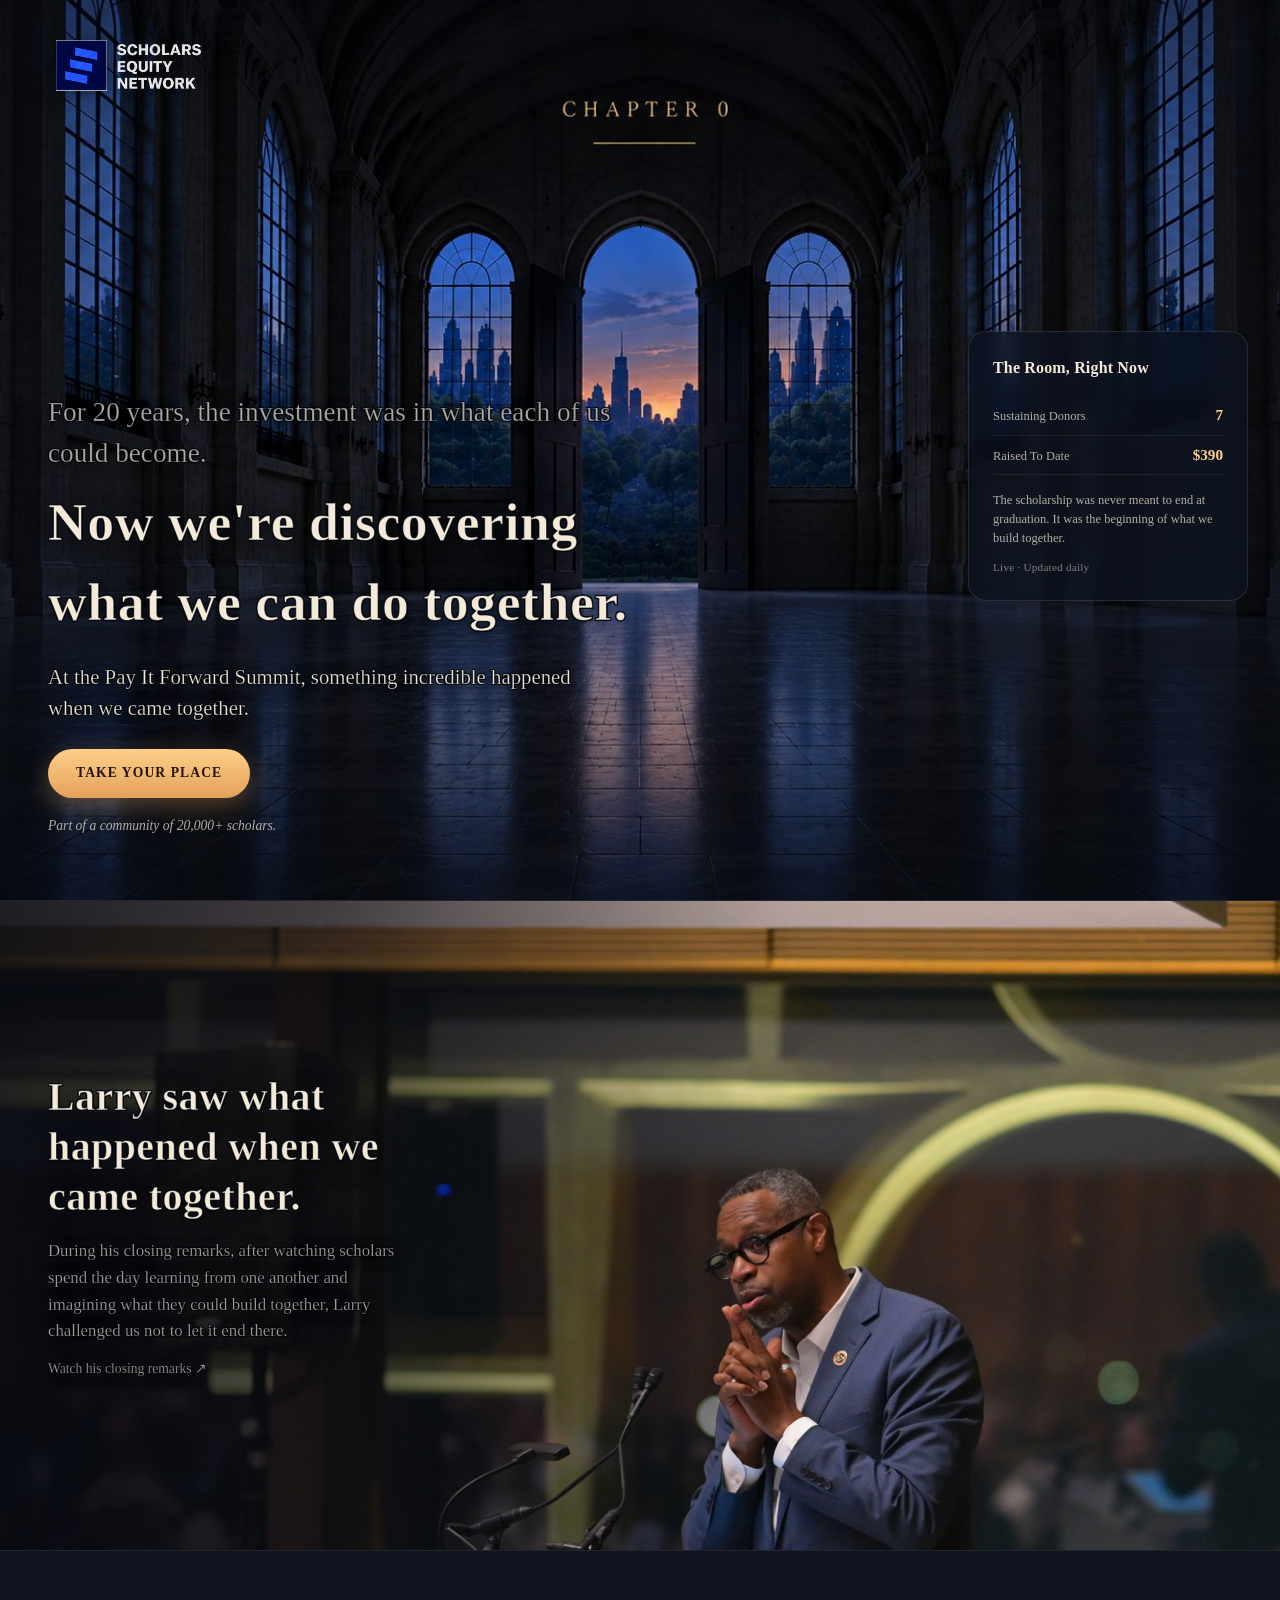
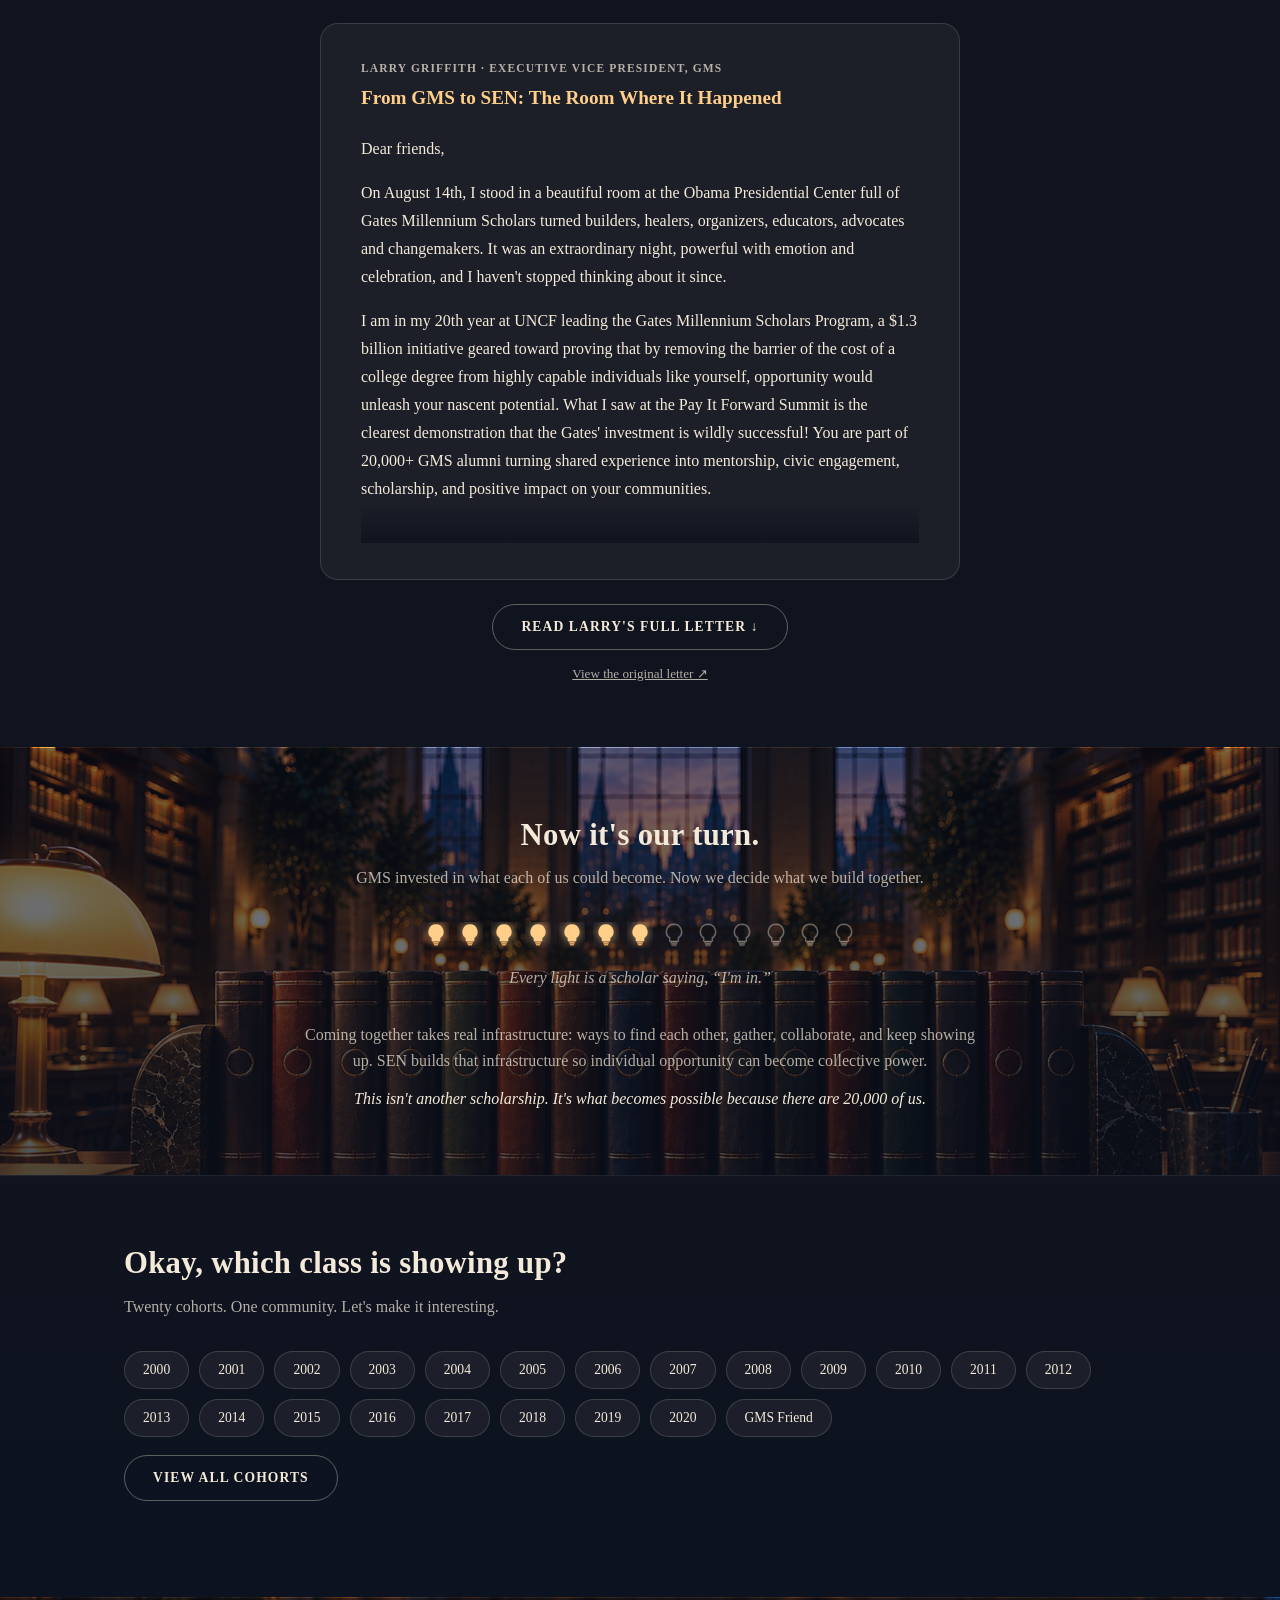
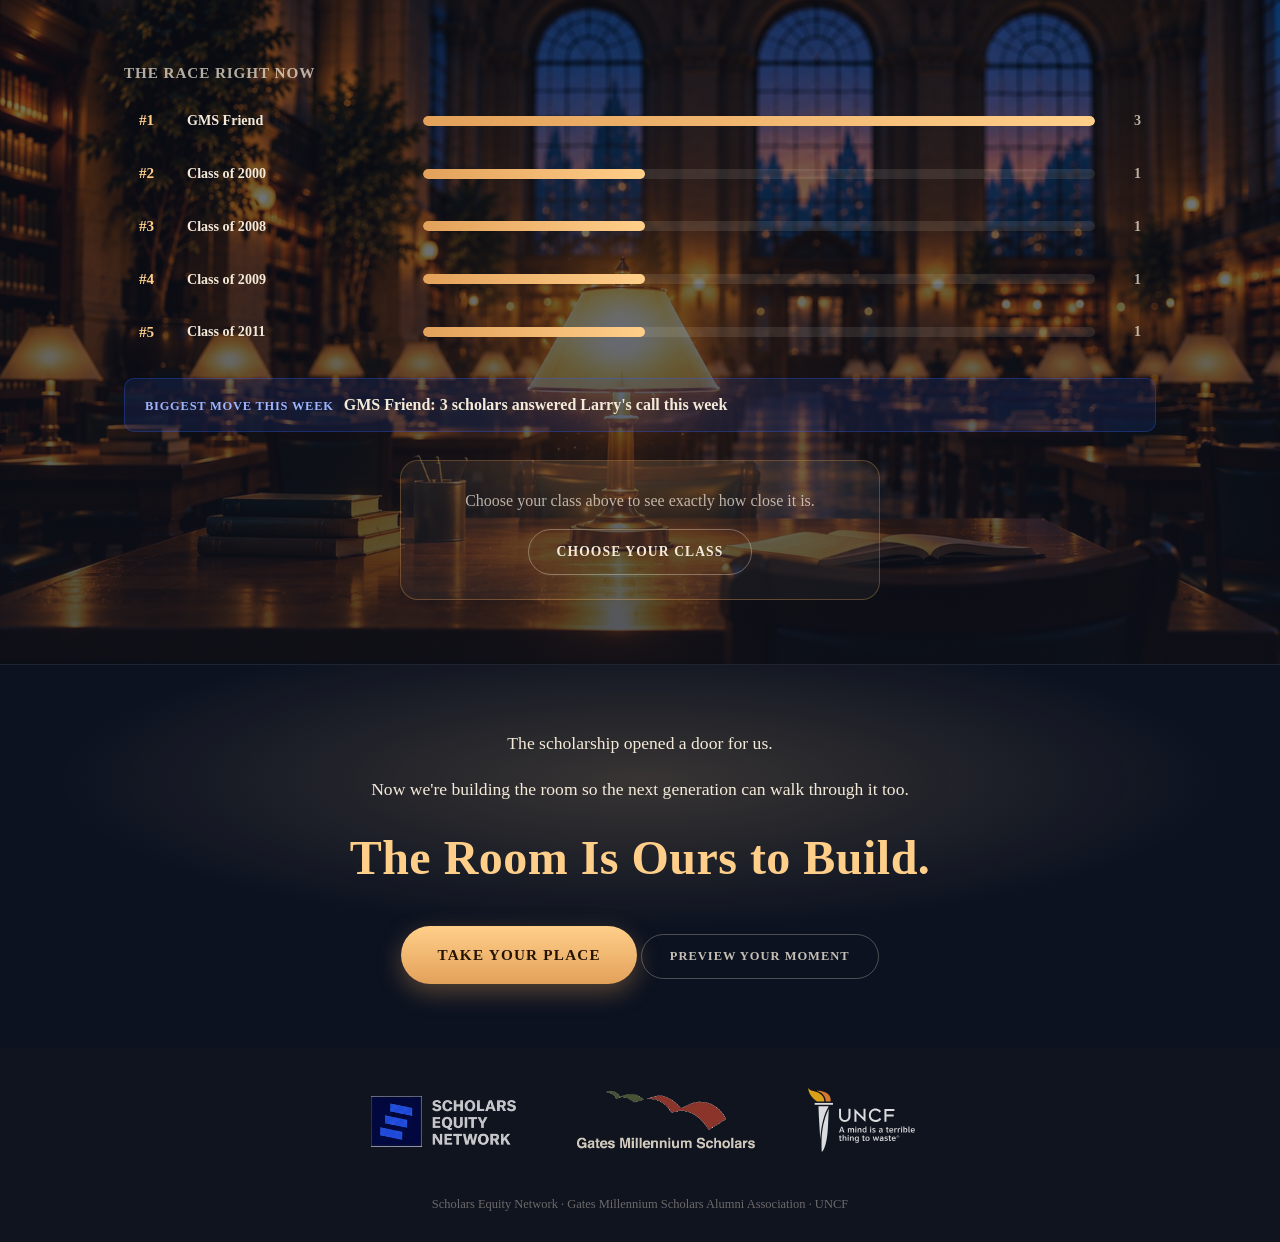
==== commit a7aa0d0b: "Link GMSP and UNCF logos to UNCF donation page" ====
--- a/index.html
+++ b/index.html
@@ -288,8 +288,8 @@
        ============================================================ -->
   <div class="partner-logos">
     <a href="https://www.scholarsequity.org/" target="_blank" rel="noopener"><img class="partner-logos__logo partner-logos__logo--sen" src="assets/sen-logo-white.png" alt="Scholars Equity Network"></a>
-    <img class="partner-logos__logo partner-logos__logo--gmsp" src="assets/gmsp-logo-white.png" alt="Gates Millennium Scholars Program">
-    <img class="partner-logos__logo partner-logos__logo--uncf" src="assets/uncf-logo.svg" alt="UNCF">
+    <a href="https://give.uncf.org/site/Donation2?df_id=12612&mfc_pref=T&12612.donation=form1" target="_blank" rel="noopener"><img class="partner-logos__logo partner-logos__logo--gmsp" src="assets/gmsp-logo-white.png" alt="Gates Millennium Scholars Program"></a>
+    <a href="https://give.uncf.org/site/Donation2?df_id=12612&mfc_pref=T&12612.donation=form1" target="_blank" rel="noopener"><img class="partner-logos__logo partner-logos__logo--uncf" src="assets/uncf-logo.svg" alt="UNCF"></a>
   </div>
 
   <footer class="site-footer">
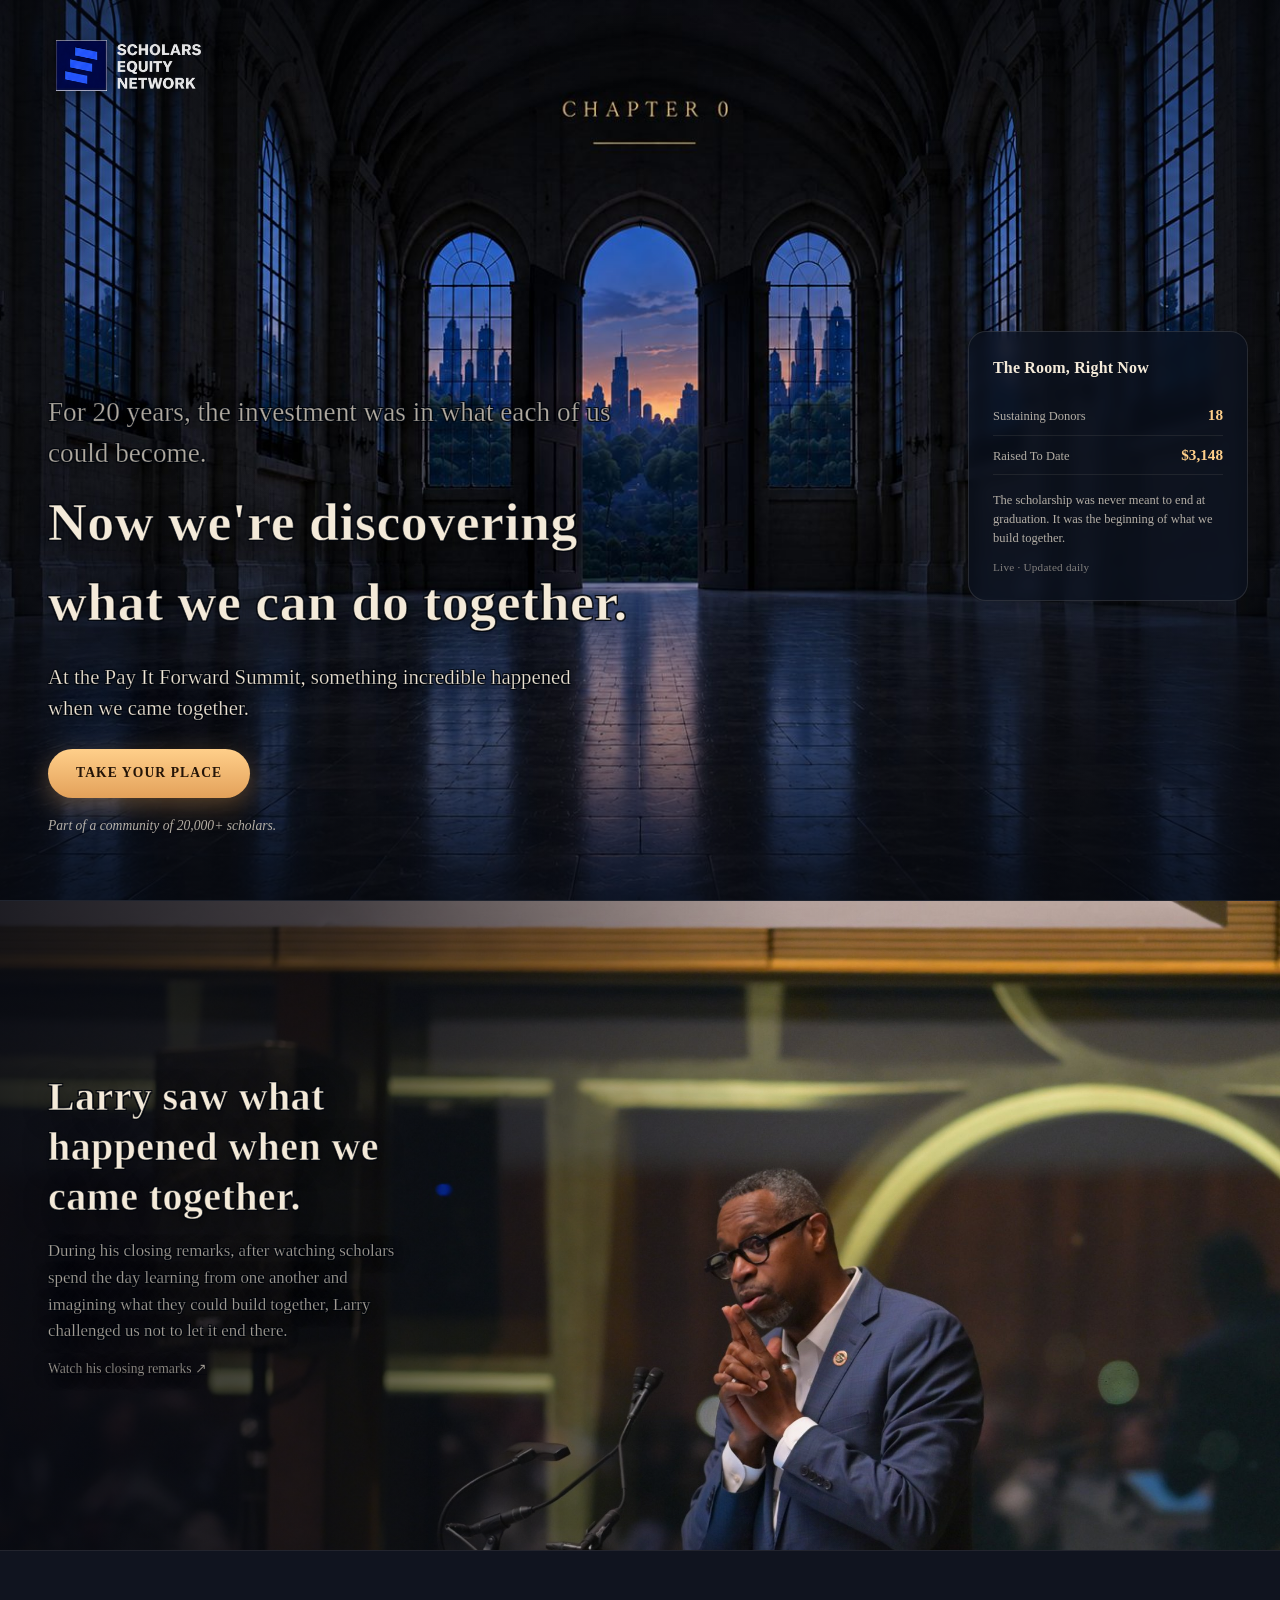
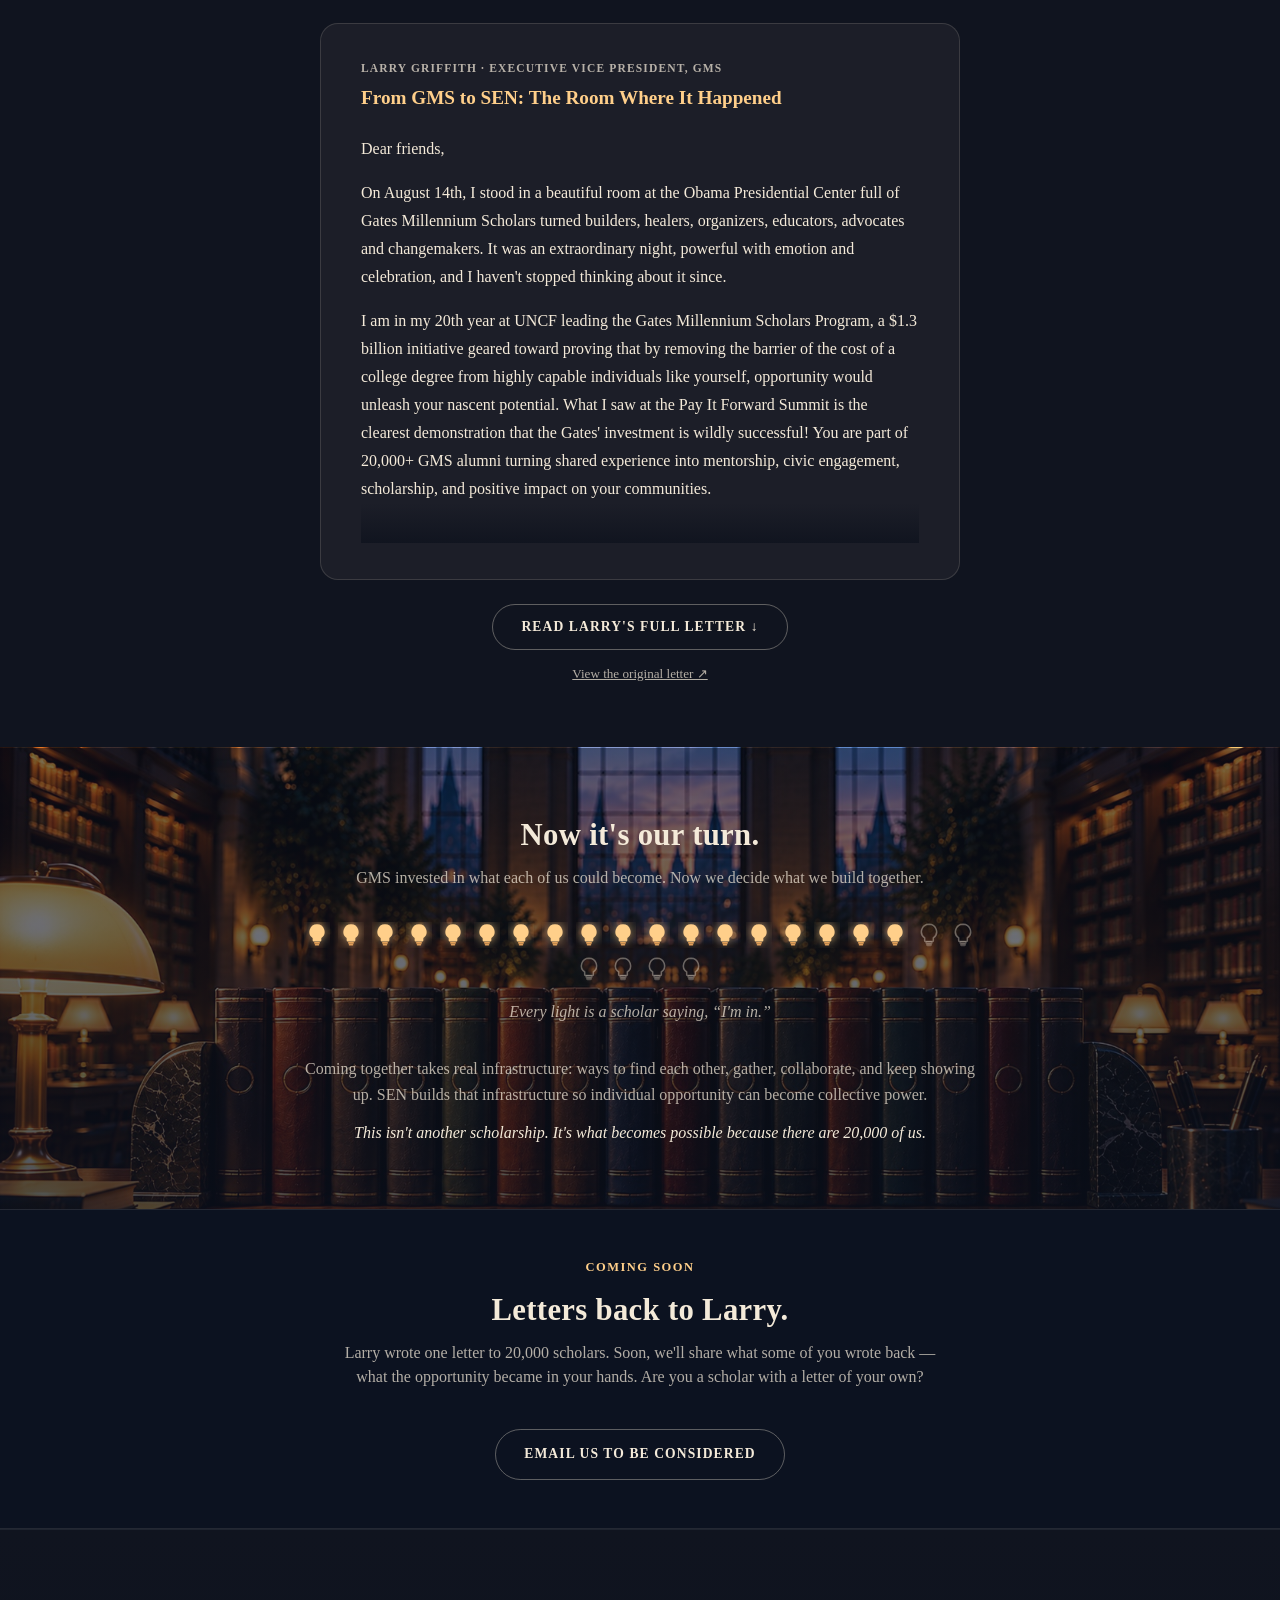
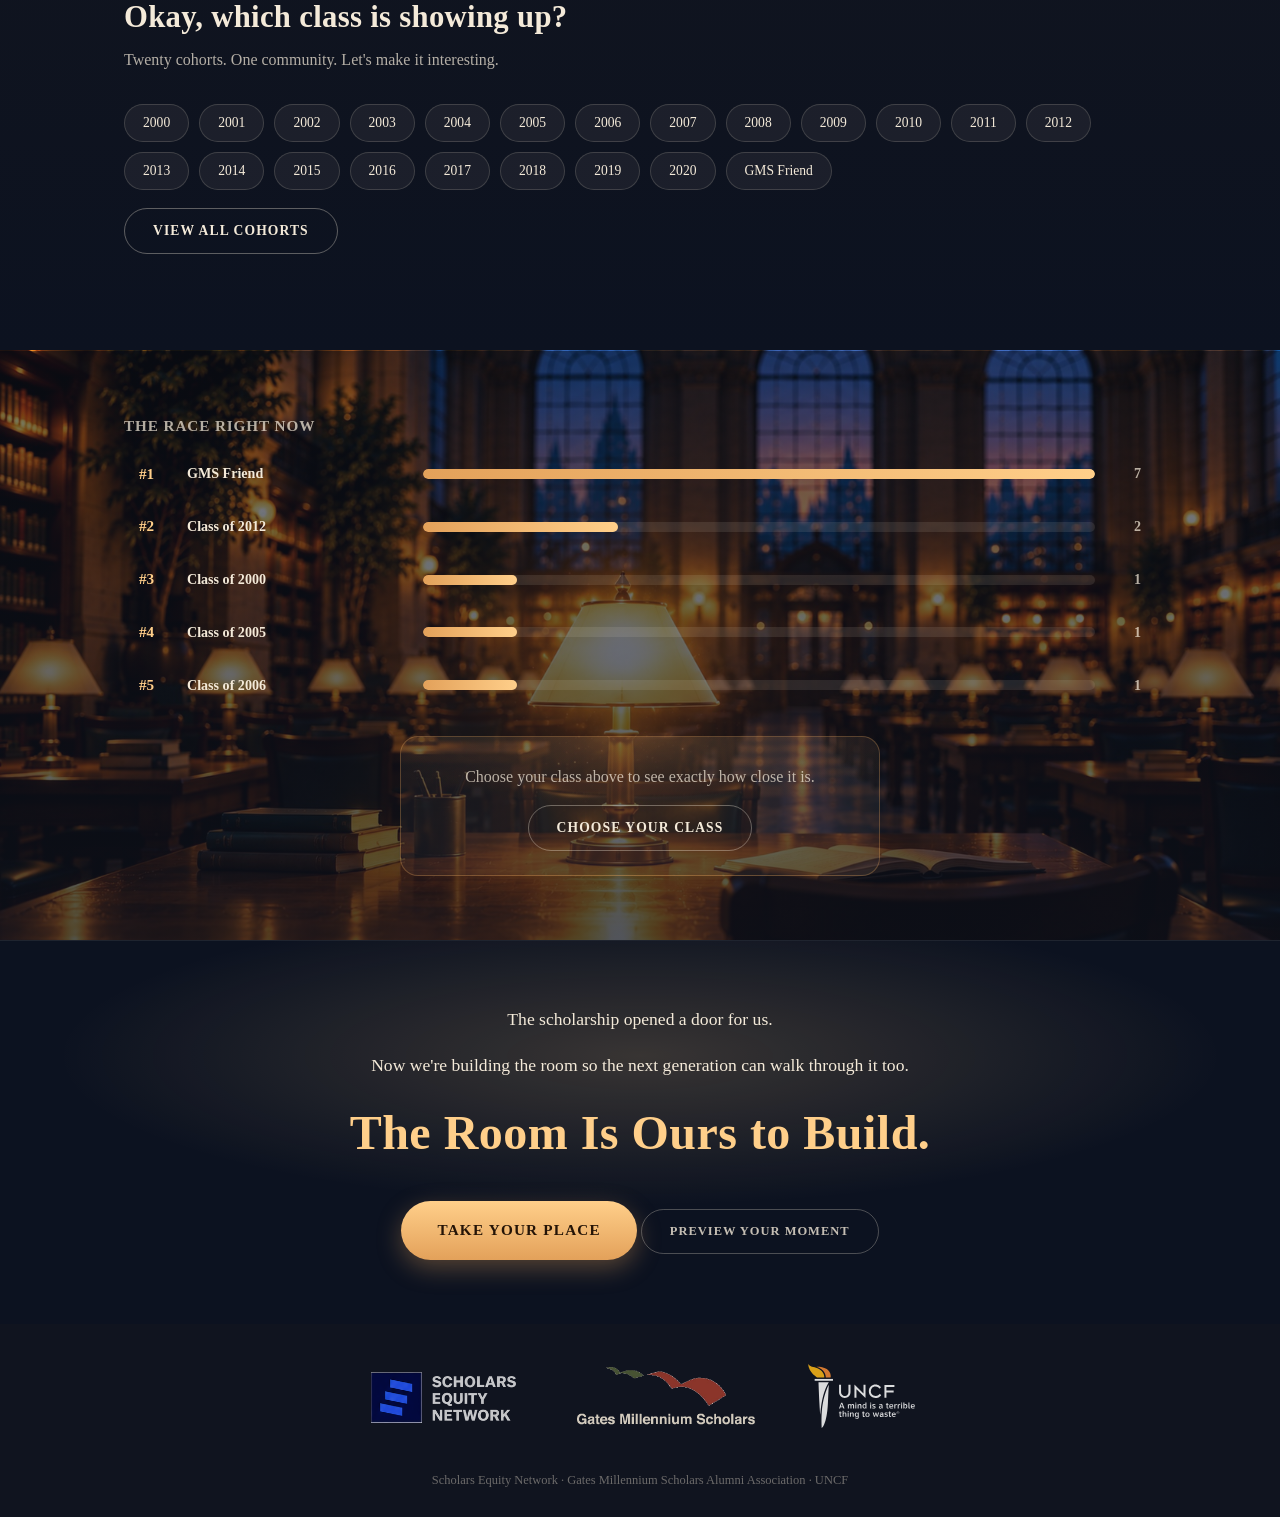
==== commit 710528bc: "Add embargo-safe Letters Back teaser section (no scholar content, just the idea + submission link)" ====
--- a/index.html
+++ b/index.html
@@ -158,6 +158,23 @@
   </section>
 
   <!-- ============================================================
+       SECTION 1.3 — LETTERS BACK TEASER
+       Deliberately reveals NOTHING from the embargoed Letters Back
+       section (no names, no letter text, no count). Just plants the
+       idea and opens a submission channel via mailto, so scholars
+       can start writing before Sept 28+ without any actual letters
+       going public early.
+       ============================================================ -->
+  <section class="letters-teaser" id="lettersTeaser" aria-labelledby="lettersTeaserHeading">
+    <div class="section-inner letters-teaser__inner">
+      <p class="section-kicker">Coming soon</p>
+      <h2 id="lettersTeaserHeading" class="section-title">Letters back to Larry.</h2>
+      <p class="section-subtitle letters-teaser__body">Larry wrote one letter to 20,000 scholars. Soon, we'll share what some of you wrote back — what the opportunity became in your hands. Are you a scholar with a letter of your own?</p>
+      <a class="btn btn--ghost letters-teaser__cta" href="mailto:admin@scholarsequity.org?subject=Letter%20Back%20to%20Larry%20—%20I'd%20like%20to%20contribute&body=Hi%20SEN%20team%2C%0A%0AI%27d%20love%20to%20contribute%20my%20story%20to%20Letters%20Back%20to%20Larry%21%20Here%27s%20what%20I%27m%20sending%3A%0A%0A1%29%20My%20name%20and%20title/organization%3A%0A%0A%0A2%29%20A%20headshot%20photo%3A%0A%28attached%29%0A%0A3%29%20My%20story%20%E2%80%94%20what%20the%20Gates%20Millennium%20Scholarship%20made%20possible%20for%20me%2C%20and%20how%20I%27m%20paying%20it%20forward%3A%0A%0A%0A%0AThank%20you%21">Email us to be considered</a>
+    </div>
+  </section>
+
+  <!-- ============================================================
        SECTION 2 — COHORT EXPLORER
        ============================================================ -->
   <section class="cohort-explorer" id="cohorts" aria-labelledby="cohortHeading">
--- a/styles.css
+++ b/styles.css
@@ -149,6 +149,28 @@
 .btn--ghost:hover {
   border-color: var(--amber);
   color: var(--amber-bright);
+}
+
+/* ---- Letters Back teaser (embargo-safe, live before Sept 28) ---- */
+.letters-teaser {
+  border-top: 1px solid rgba(244, 234, 217, 0.1);
+  border-bottom: 1px solid rgba(244, 234, 217, 0.1);
+}
+
+.letters-teaser__inner {
+  text-align: center;
+  padding-top: 48px;
+  padding-bottom: 48px;
+  max-width: 640px;
+}
+
+.letters-teaser__body {
+  margin-left: auto;
+  margin-right: auto;
+}
+
+.letters-teaser__cta {
+  margin-top: 8px;
 }
 
 .btn--large {
@@ -966,6 +988,14 @@
   padding: 14px 20px;
 }
 
+/* display:flex above beats the browser's default [hidden]{display:none}
+   rule, so without this the block never actually disappears when JS sets
+   leaderboardMover.hidden = true. Same fix pattern as .cohort-all-grid[hidden]
+   elsewhere in this file. */
+.leaderboard__mover[hidden] {
+  display: none;
+}
+
 .leaderboard__mover-label {
   font-size: 0.78rem;
   text-transform: uppercase;
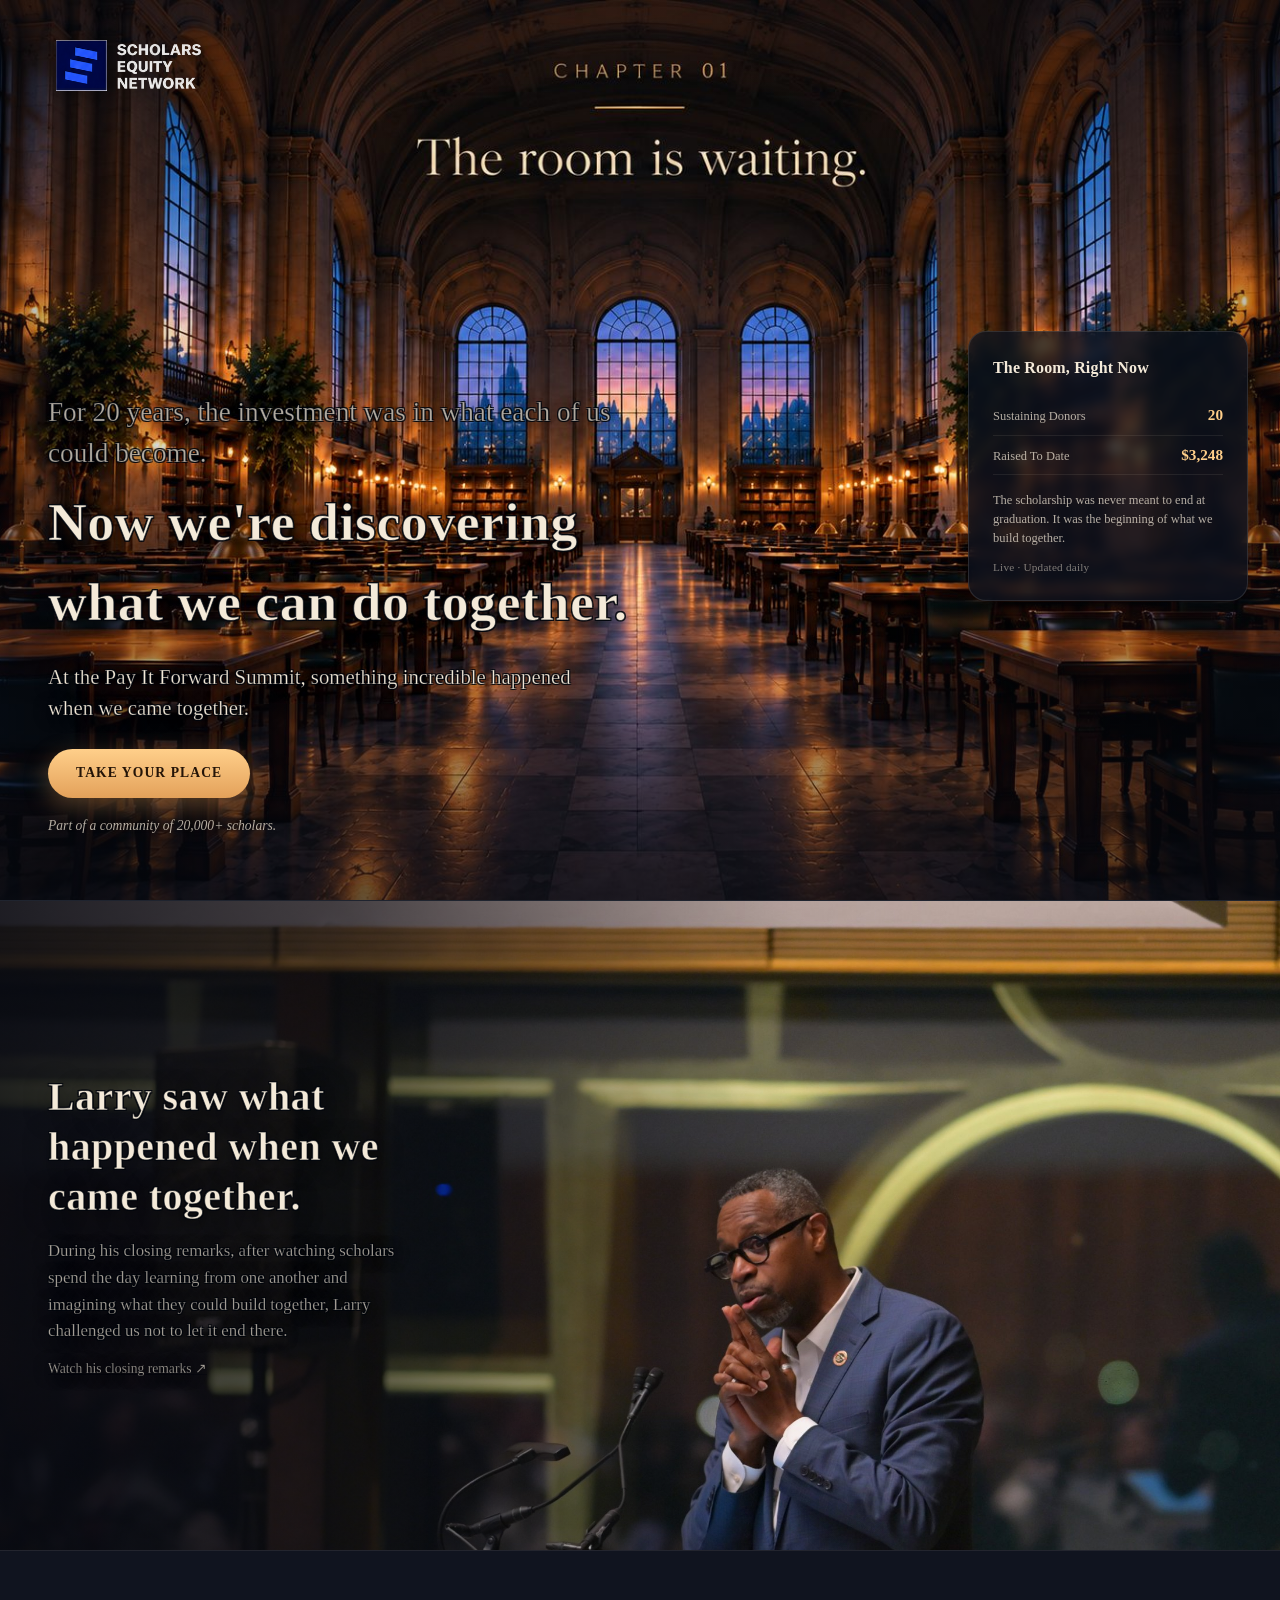
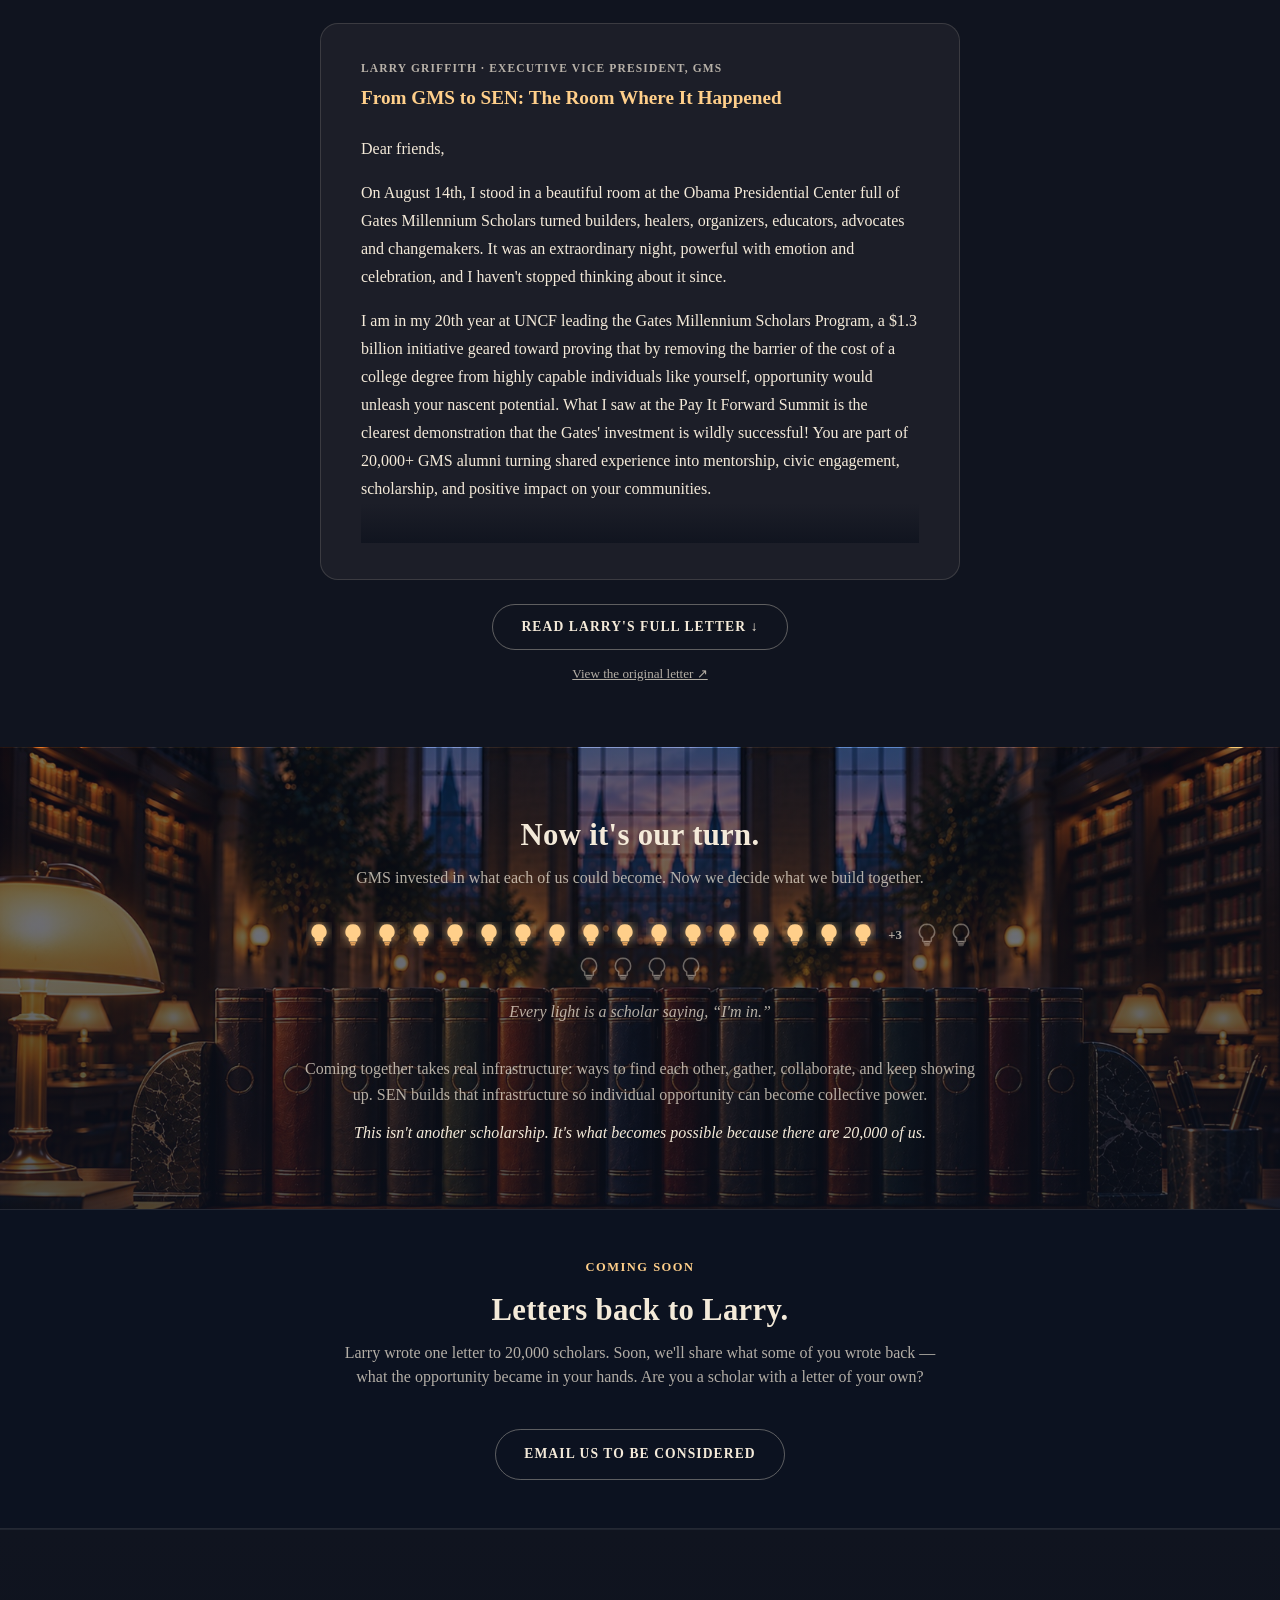
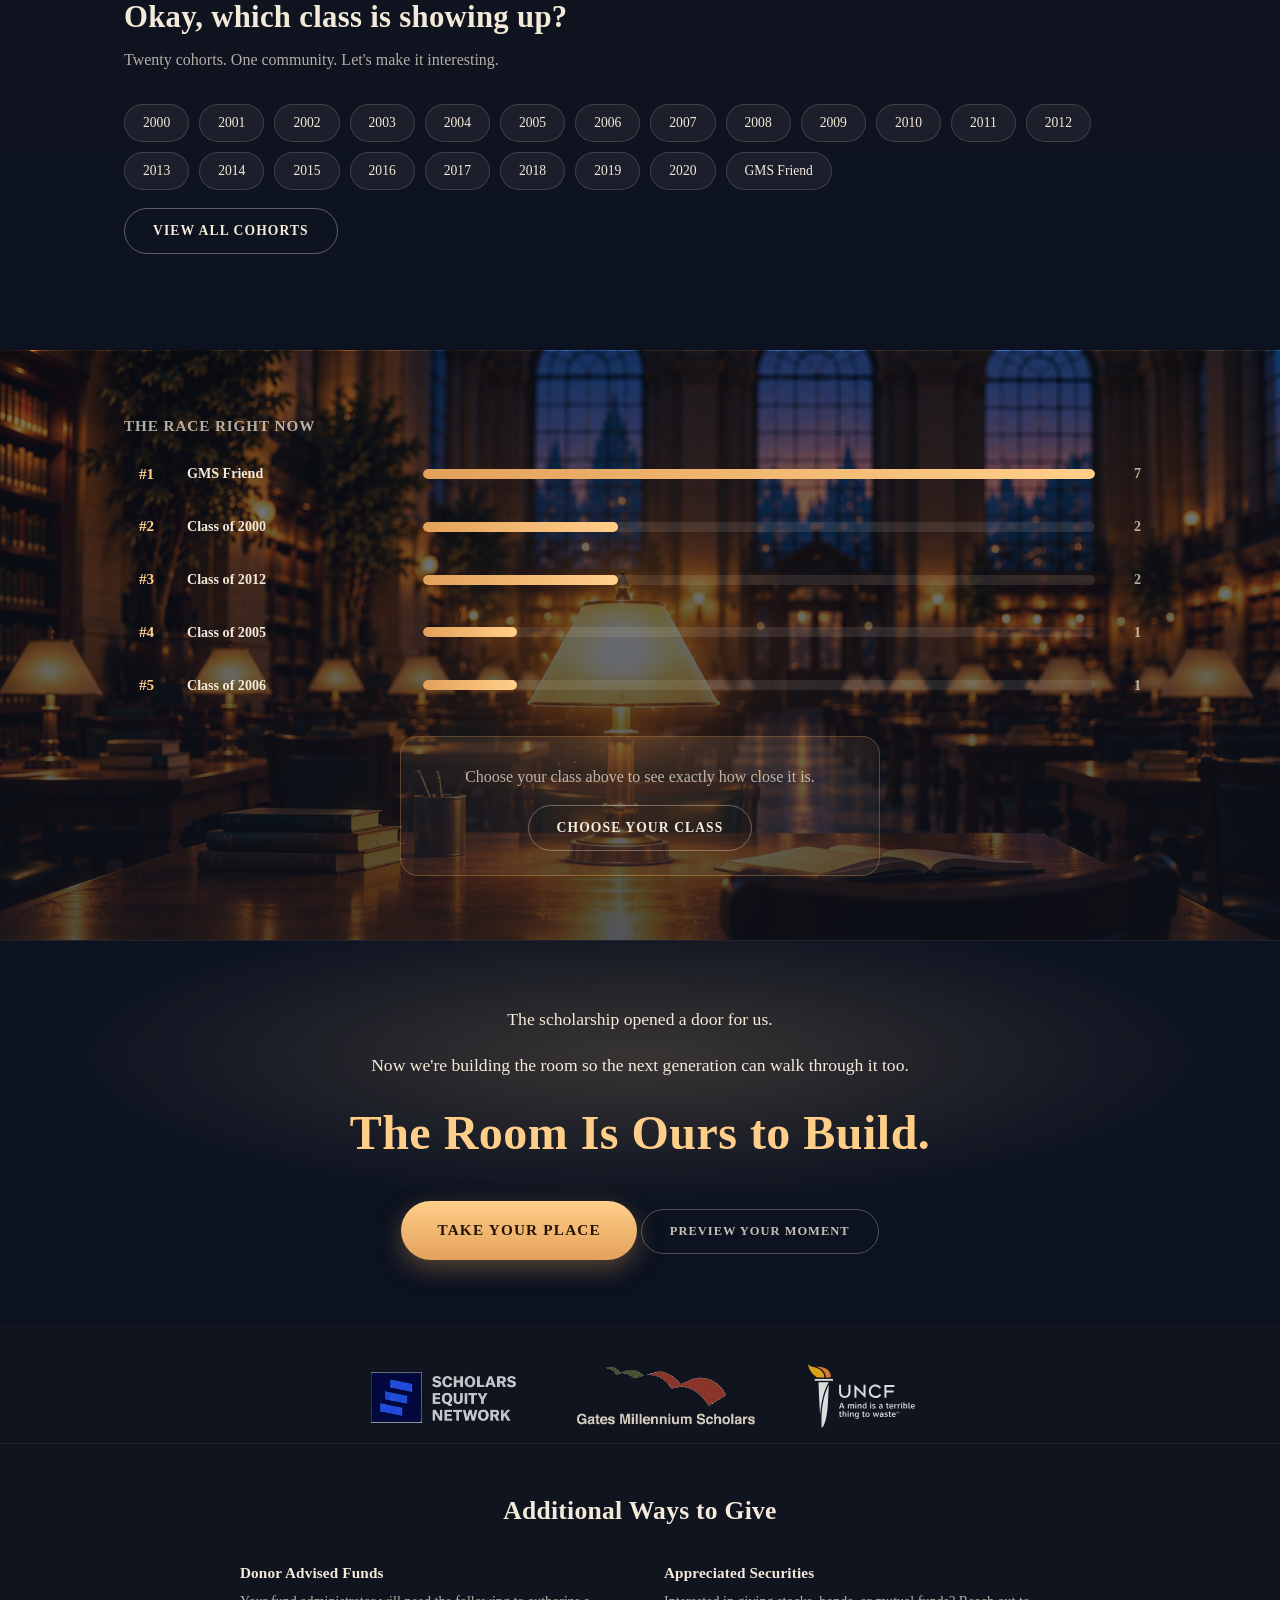
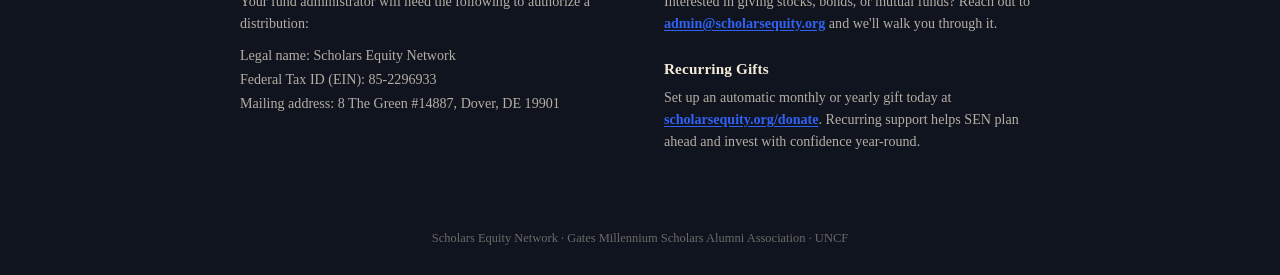
==== commit 5679bd07: "Move Additional Ways to Give section to the homepage (was mistakenly added to the leaderboard page)" ====
--- a/index.html
+++ b/index.html
@@ -309,6 +309,33 @@
     <a href="https://give.uncf.org/site/Donation2?df_id=12612&mfc_pref=T&12612.donation=form1" target="_blank" rel="noopener"><img class="partner-logos__logo partner-logos__logo--uncf" src="assets/uncf-logo.svg" alt="UNCF"></a>
   </div>
 
+  <!-- ============================================================
+       ADDITIONAL WAYS TO GIVE
+       Inspired by a printed Whitman College giving-card layout Chau
+       liked -- two-column reference card above the footer for donors
+       who need DAF/securities/recurring-gift instructions rather than
+       a one-time credit-card gift.
+       ============================================================ -->
+  <section class="ways-to-give" aria-labelledby="waysToGiveHeading">
+    <div class="section-inner ways-to-give__inner">
+      <h2 id="waysToGiveHeading" class="ways-to-give__title">Additional Ways to Give</h2>
+      <div class="ways-to-give__grid">
+        <div class="ways-to-give__col">
+          <h3 class="ways-to-give__heading">Donor Advised Funds</h3>
+          <p class="ways-to-give__body">Your fund administrator will need the following to authorize a distribution:</p>
+          <p class="ways-to-give__detail">Legal name: Scholars Equity Network<br />Federal Tax ID (EIN): 85-2296933<br />Mailing address: 8 The Green #14887, Dover, DE 19901</p>
+        </div>
+        <div class="ways-to-give__col">
+          <h3 class="ways-to-give__heading">Appreciated Securities</h3>
+          <p class="ways-to-give__body">Interested in giving stocks, bonds, or mutual funds? Reach out to <a href="mailto:admin@scholarsequity.org">admin@scholarsequity.org</a> and we'll walk you through it.</p>
+
+          <h3 class="ways-to-give__heading">Recurring Gifts</h3>
+          <p class="ways-to-give__body">Set up an automatic monthly or yearly gift today at <a href="https://scholarsequity.org/donate">scholarsequity.org/donate</a>. Recurring support helps SEN plan ahead and invest with confidence year-round.</p>
+        </div>
+      </div>
+    </div>
+  </section>
+
   <footer class="site-footer">
     <p>Scholars Equity Network &middot; Gates Millennium Scholars Alumni Association &middot; UNCF</p>
   </footer>
--- a/styles.css
+++ b/styles.css
@@ -1287,6 +1287,74 @@
   opacity: 0.85;
 }
 
+/* ---- Additional Ways to Give ---------------------------------- */
+.ways-to-give {
+  background: var(--charcoal);
+  border-top: 1px solid rgba(244, 234, 217, 0.08);
+}
+
+.ways-to-give__inner {
+  padding-top: 48px;
+  padding-bottom: 48px;
+}
+
+.ways-to-give__title {
+  font-size: clamp(1.3rem, 2vw, 1.7rem);
+  color: var(--cream);
+  text-align: center;
+  margin-bottom: 32px;
+}
+
+.ways-to-give__grid {
+  display: grid;
+  grid-template-columns: 1fr 1fr;
+  gap: 32px 48px;
+  max-width: 800px;
+  margin: 0 auto;
+}
+
+.ways-to-give__col .ways-to-give__heading:not(:first-child) {
+  margin-top: 24px;
+}
+
+.ways-to-give__heading {
+  font-size: 0.95rem;
+  font-weight: 700;
+  color: var(--cream);
+  margin-bottom: 6px;
+}
+
+.ways-to-give__body {
+  font-size: 0.88rem;
+  line-height: 1.55;
+  color: var(--cream-dim);
+}
+
+.ways-to-give__body a {
+  color: var(--sen-blue);
+  font-weight: 700;
+  text-decoration: underline;
+  text-underline-offset: 2px;
+}
+
+.ways-to-give__body a:hover {
+  color: var(--amber-bright);
+}
+
+.ways-to-give__detail {
+  font-size: 0.88rem;
+  line-height: 1.7;
+  color: var(--cream-dim);
+  margin-top: 10px;
+}
+
+@media (max-width: 640px) {
+  .ways-to-give__grid {
+    grid-template-columns: 1fr;
+    gap: 28px;
+  }
+}
+
 .site-footer {
   padding: 28px 24px;
   text-align: center;
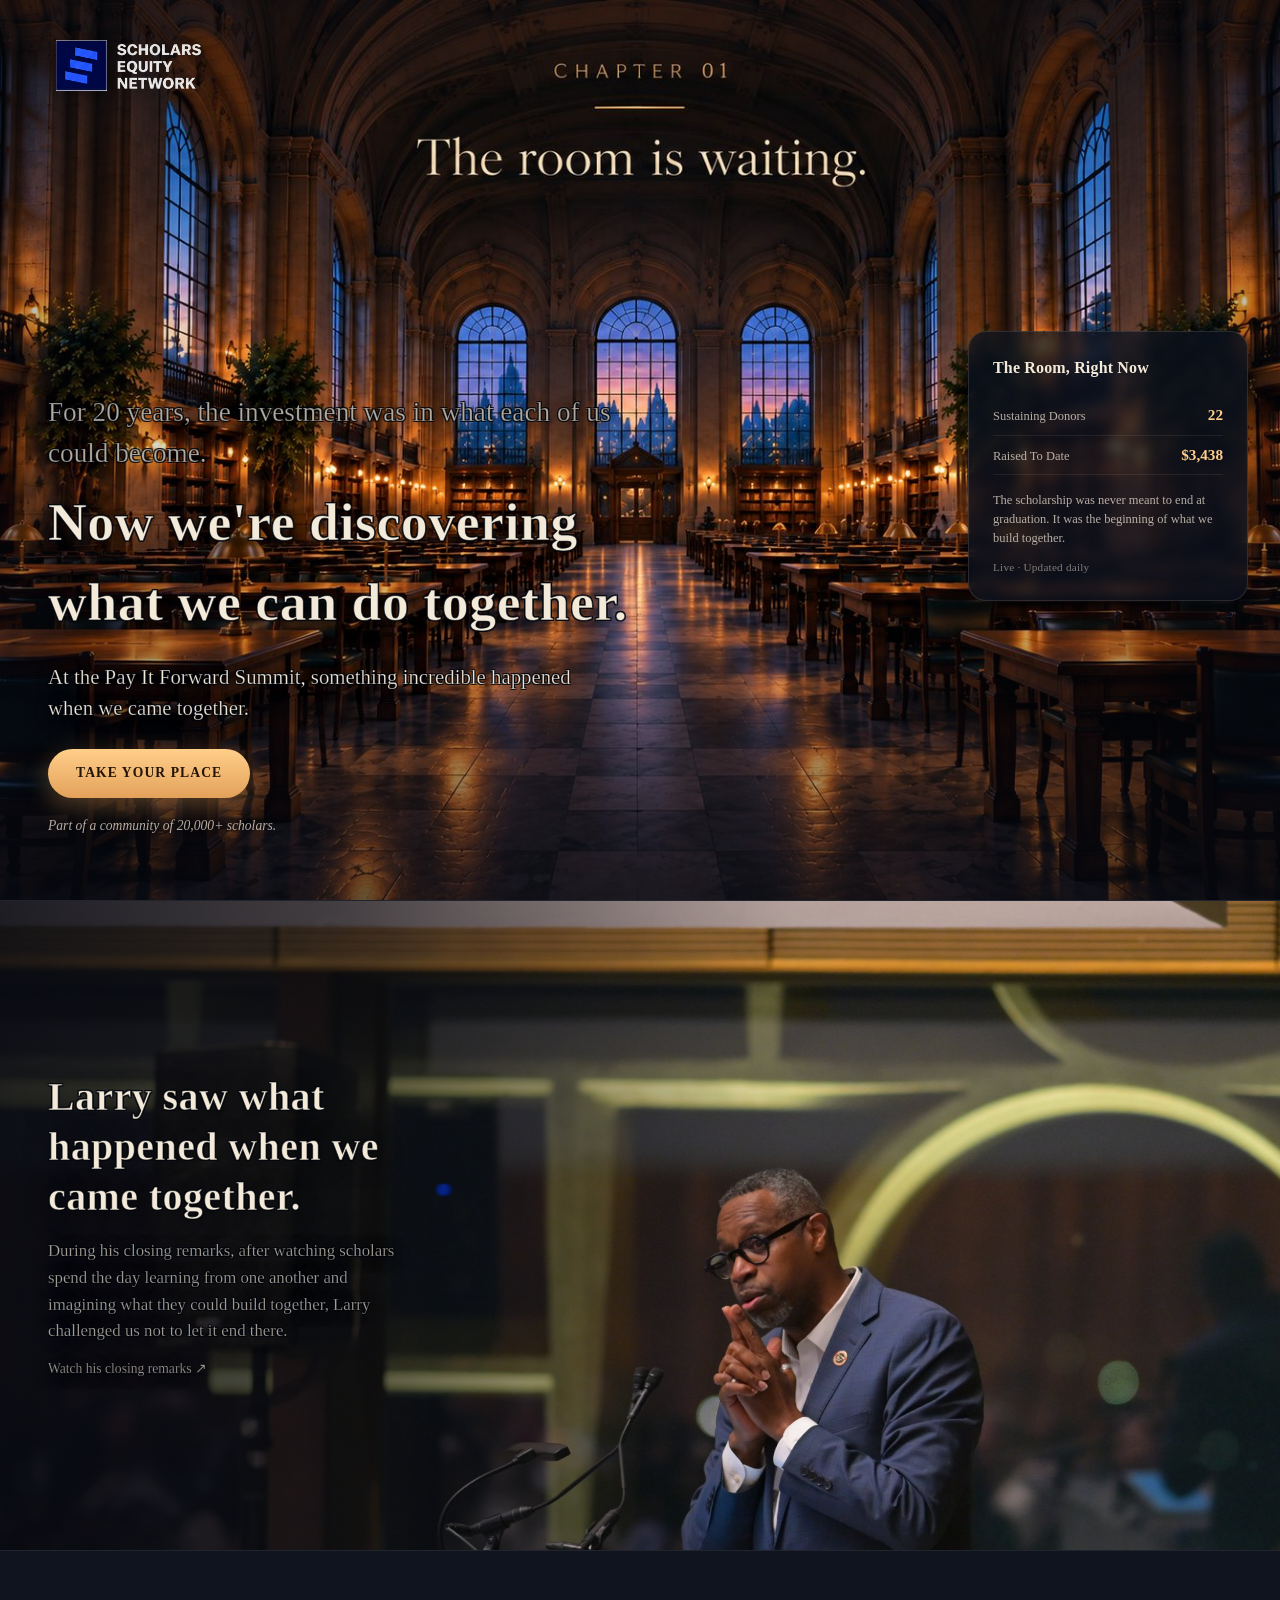
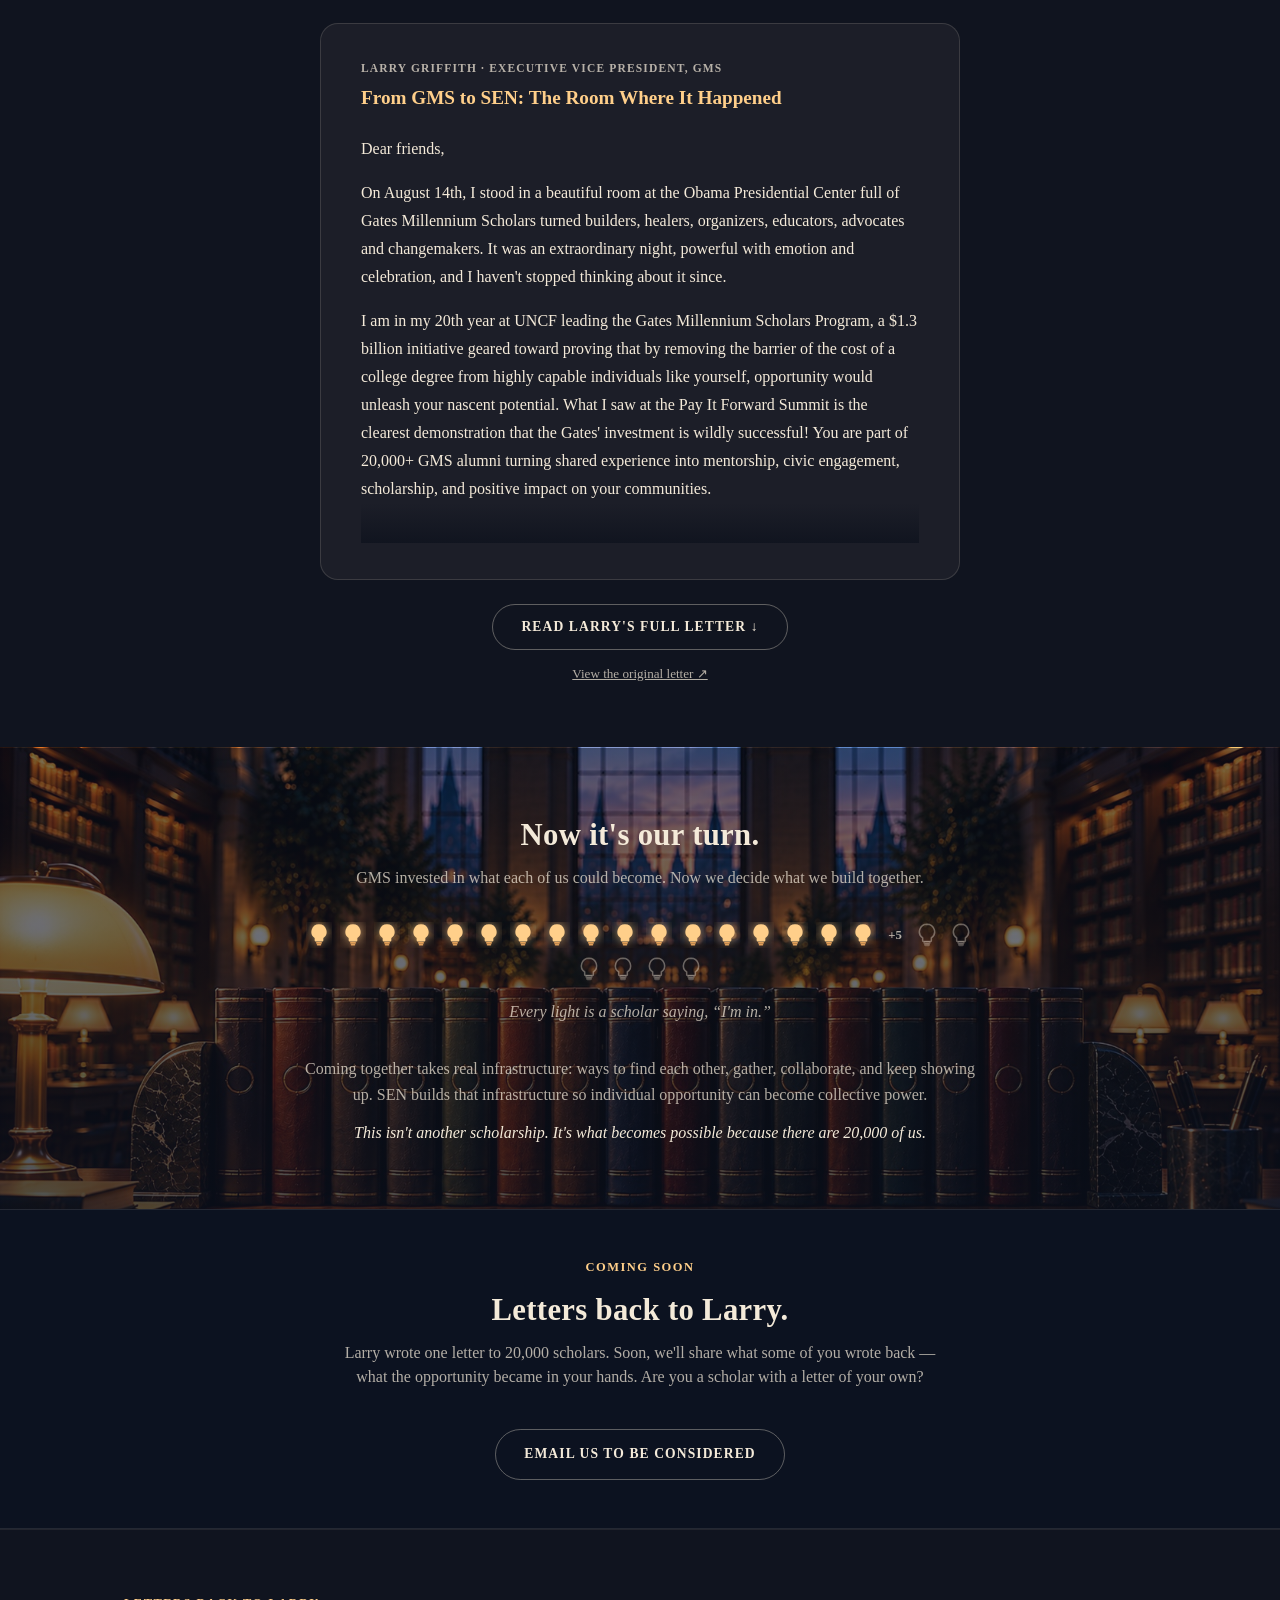
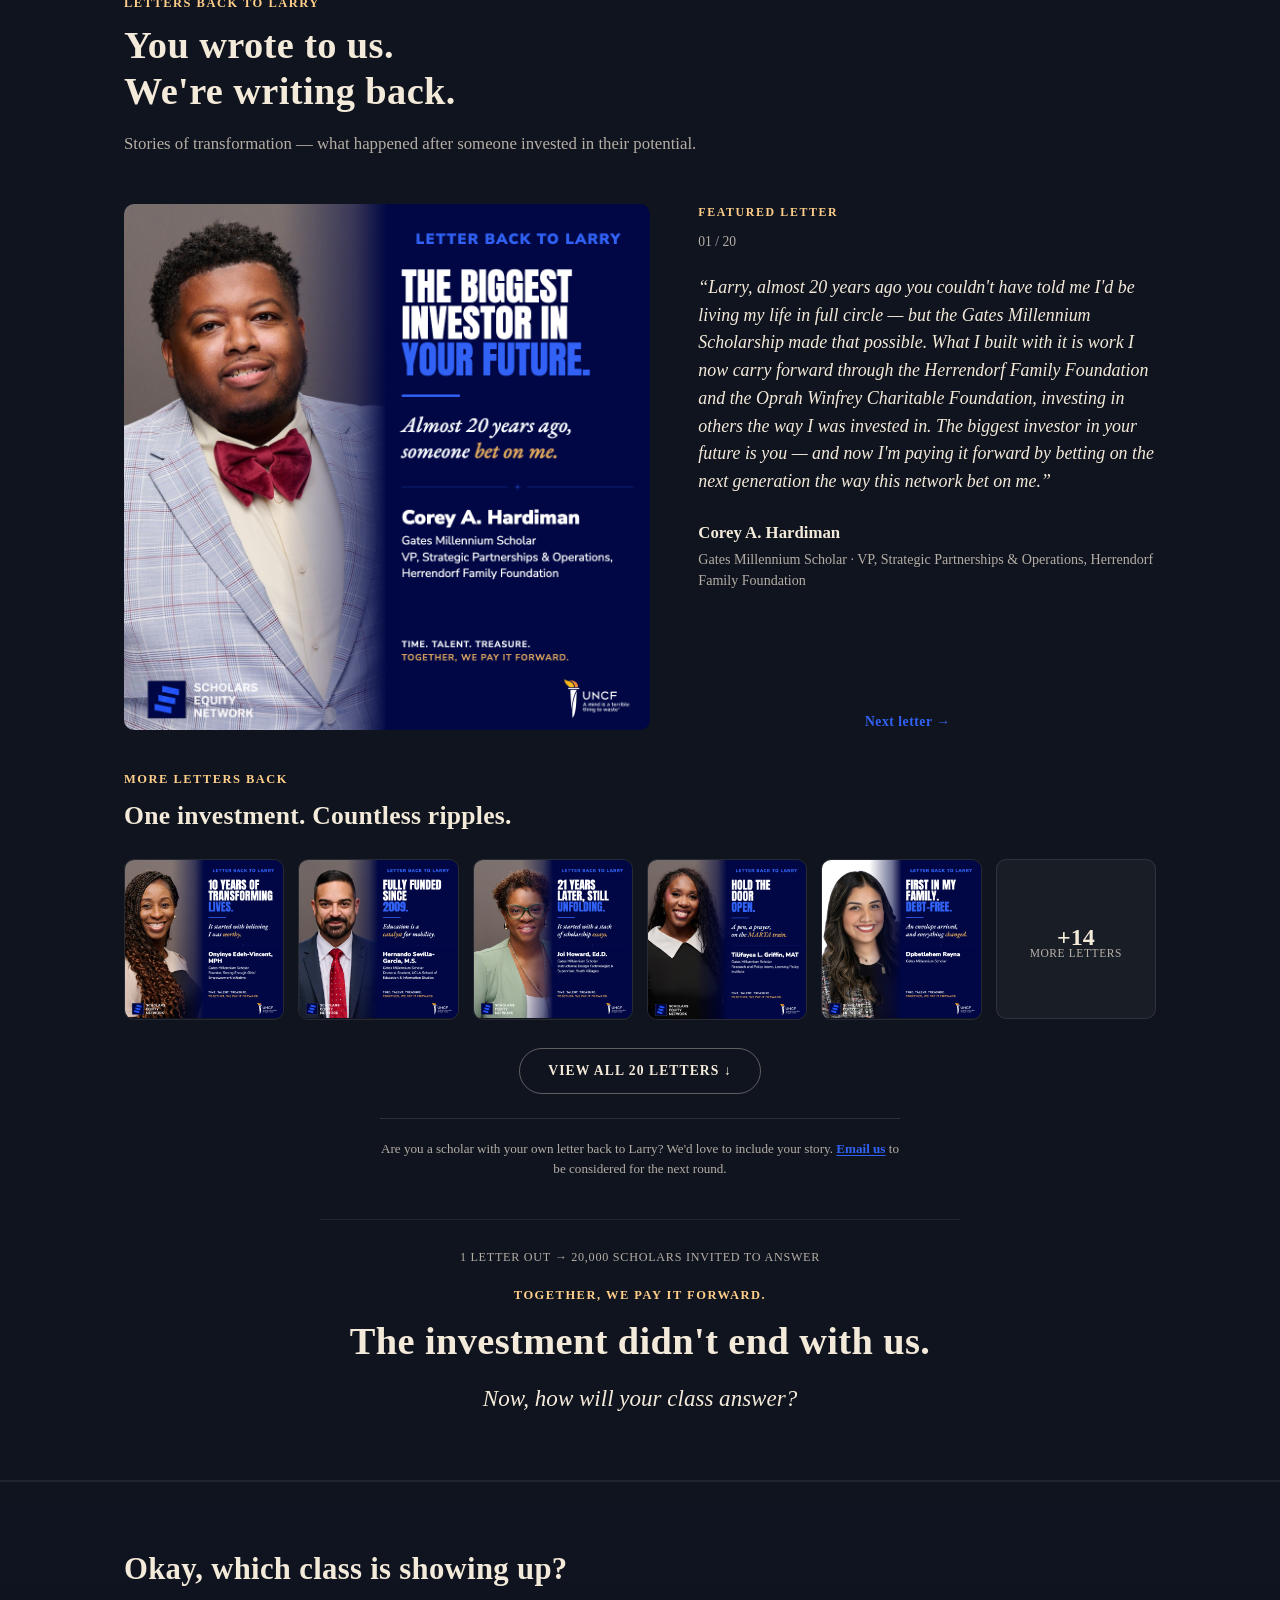
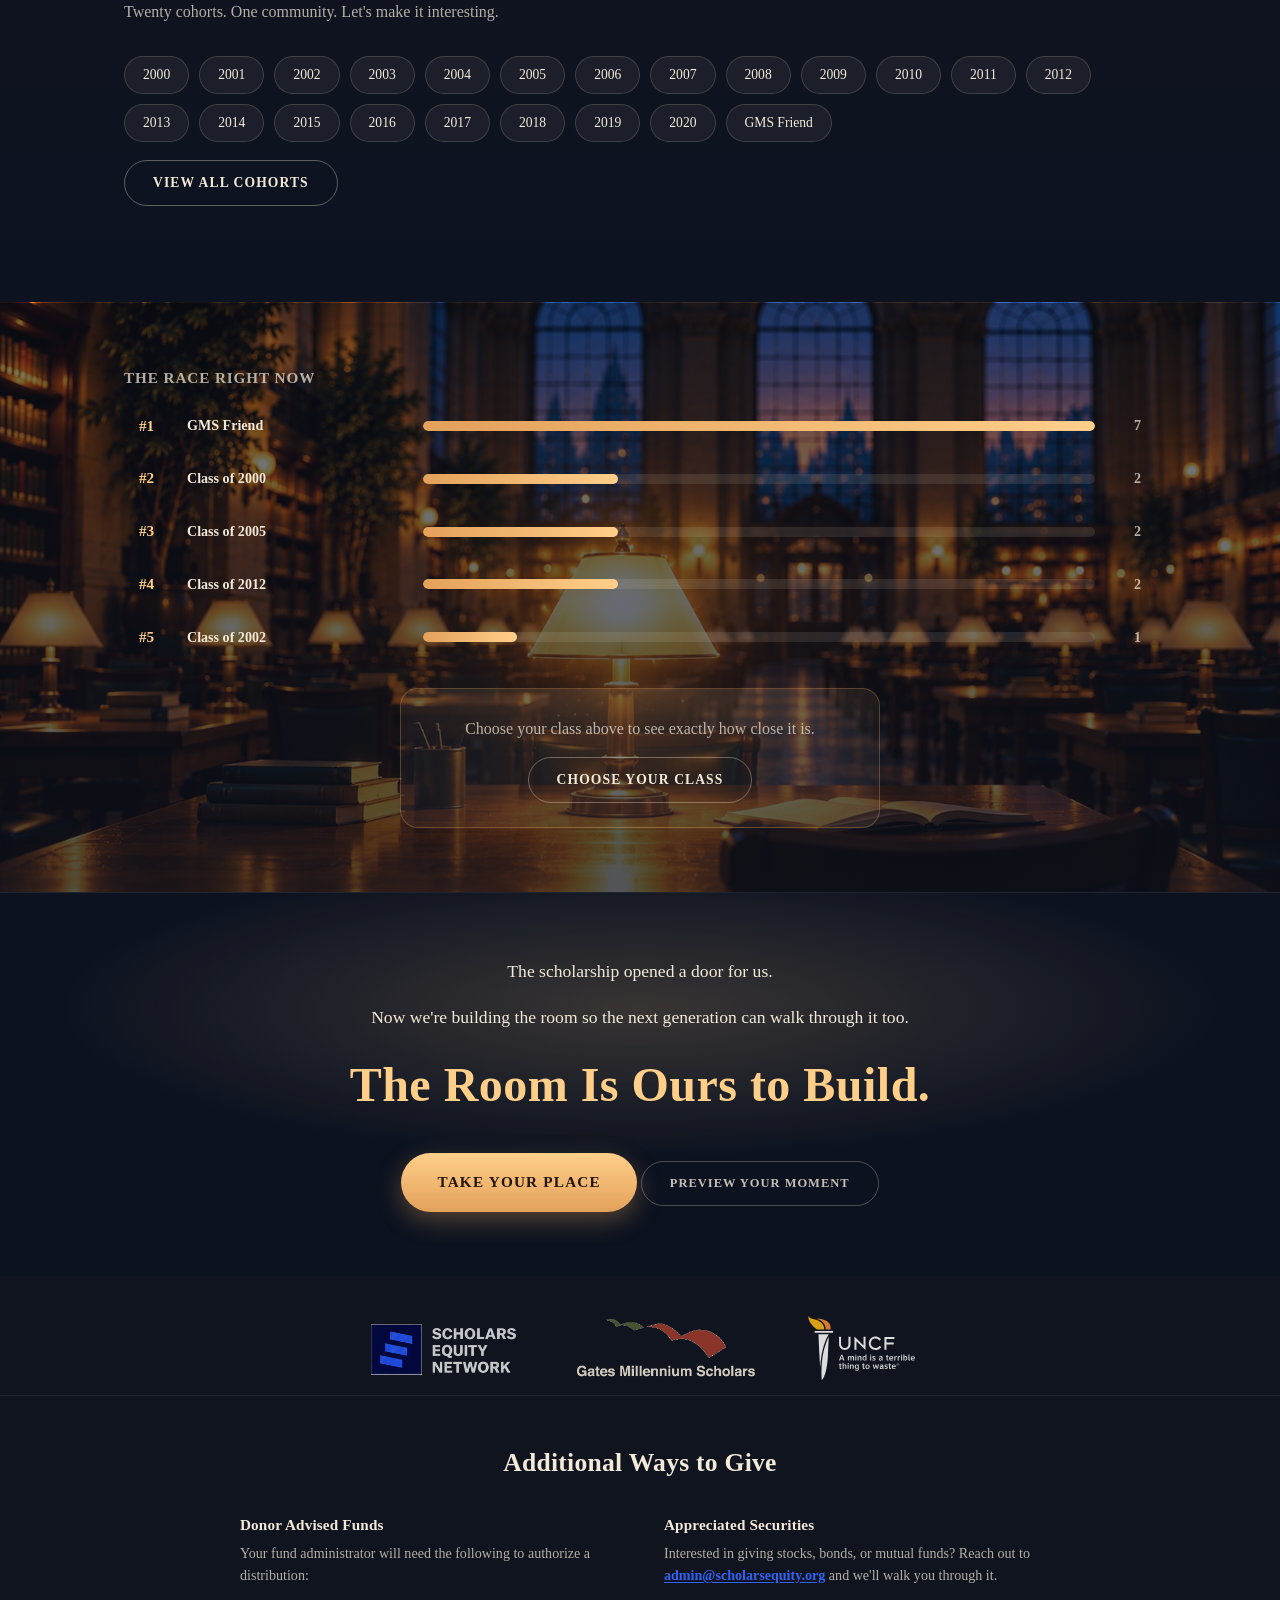
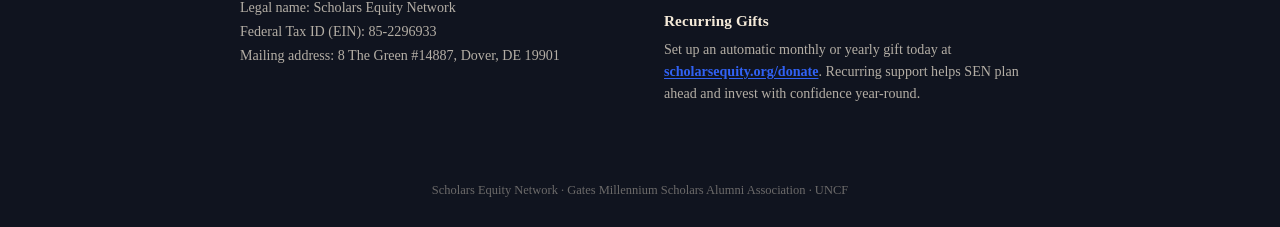
==== commit 51ae007b: "Publish Letters Back to Larry: 20 approved scholars, deep-linkable cards First live push of the Lett" ====
--- a/index.html
+++ b/index.html
@@ -6,6 +6,7 @@
 <title>Scholars Equity Network · The Room Is Lighting Up</title>
 <meta name="description" content="20,000 Gates Millennium Scholars have a place here. The room keeps filling." />
 <link rel="stylesheet" href="styles.css" />
+<link rel="stylesheet" href="letters-back.css" />
 </head>
 <body>
 
@@ -160,10 +161,12 @@
   <!-- ============================================================
        SECTION 1.3 — LETTERS BACK TEASER
        Deliberately reveals NOTHING from the embargoed Letters Back
-       section (no names, no letter text, no count). Just plants the
-       idea and opens a submission channel via mailto, so scholars
-       can start writing before Sept 28+ without any actual letters
-       going public early.
+       section below (no names, no letter text, no count). Just
+       plants the idea and opens a submission channel via mailto,
+       so scholars can start writing before Sept 28+ without any
+       actual letters going public early. Safe to push live now --
+       double-check against project_letters_back_campaign_timeline
+       before touching this or the section below it.
        ============================================================ -->
   <section class="letters-teaser" id="lettersTeaser" aria-labelledby="lettersTeaserHeading">
     <div class="section-inner letters-teaser__inner">
@@ -171,6 +174,80 @@
       <h2 id="lettersTeaserHeading" class="section-title">Letters back to Larry.</h2>
       <p class="section-subtitle letters-teaser__body">Larry wrote one letter to 20,000 scholars. Soon, we'll share what some of you wrote back — what the opportunity became in your hands. Are you a scholar with a letter of your own?</p>
       <a class="btn btn--ghost letters-teaser__cta" href="mailto:admin@scholarsequity.org?subject=Letter%20Back%20to%20Larry%20—%20I'd%20like%20to%20contribute&body=Hi%20SEN%20team%2C%0A%0AI%27d%20love%20to%20contribute%20my%20story%20to%20Letters%20Back%20to%20Larry%21%20Here%27s%20what%20I%27m%20sending%3A%0A%0A1%29%20My%20name%20and%20title/organization%3A%0A%0A%0A2%29%20A%20headshot%20photo%3A%0A%28attached%29%0A%0A3%29%20My%20story%20%E2%80%94%20what%20the%20Gates%20Millennium%20Scholarship%20made%20possible%20for%20me%2C%20and%20how%20I%27m%20paying%20it%20forward%3A%0A%0A%0A%0AThank%20you%21">Email us to be considered</a>
+    </div>
+  </section>
+
+  <!-- ============================================================
+       SECTION 1.5 — LETTERS BACK TO LARRY
+       The human bridge between Larry's letter / "now it's our turn"
+       and the class leaderboard below. Larry sent one letter out;
+       these are scholars answering him in their own words. Data-
+       driven from lettersBackData (letters-back-data.js) -- every
+       entry currently in that array is a REAL finished card from
+       ~/Boards-and-Orgs/SEN/letter-back-social-template/, not a
+       placeholder. See letters-back.js for the carousel/gallery
+       behavior. LOCAL PROTOTYPE ONLY -- not yet pushed live.
+       ============================================================ -->
+  <section class="lb2-section" id="lettersBack" aria-labelledby="lb2Heading">
+    <div class="section-inner">
+      <div class="lb2-intro">
+        <p class="section-kicker">LETTERS BACK TO LARRY</p>
+        <h2 id="lb2Heading" class="lb2-intro__title">You wrote to us.<br>We're writing back.</h2>
+        <p class="lb2-intro__subtitle">Stories of transformation — what happened after someone invested in their potential.</p>
+      </div>
+
+      <!-- Featured letter -->
+      <div class="lb2-featured" id="lb2Featured">
+        <div class="lb2-featured__art-wrap">
+          <img class="lb2-featured__art" id="lb2Art" src="" alt="">
+        </div>
+        <div class="lb2-featured__meta">
+          <p class="lb2-featured__label">Featured Letter</p>
+          <p class="lb2-featured__count" id="lb2Count">01 / 27</p>
+          <p class="lb2-featured__quote" id="lb2Quote"></p>
+          <p class="lb2-featured__name" id="lb2Name"></p>
+          <p class="lb2-featured__role" id="lb2Role"></p>
+          <div class="lb2-featured__nav">
+            <button type="button" class="lb2-nav-btn" id="lb2Prev">&larr; Previous</button>
+            <button type="button" class="lb2-nav-btn" id="lb2Next">Next letter &rarr;</button>
+          </div>
+        </div>
+      </div>
+
+      <!-- More letters preview strip -->
+      <div class="lb2-more">
+        <p class="lb2-more__kicker">More Letters Back</p>
+        <h3 class="lb2-more__headline">One investment. Countless ripples.</h3>
+        <div class="lb2-strip" id="lb2Strip"></div>
+      </div>
+
+      <div class="lb2-view-all">
+        <button type="button" class="btn btn--ghost" id="lb2ViewAll">View all <span id="lb2TotalCount3">27</span> letters &darr;</button>
+      </div>
+
+      <!-- Secondary CTA -- visually separated from the closing sequence
+           below with its own top rule, so it reads as an intentional,
+           quiet invitation rather than leftover text from the strip
+           above it. -->
+      <div class="lb2-contribute-row">
+        <p class="lb2-contribute">Are you a scholar with your own letter back to Larry? We'd love to include your story. <a href="mailto:admin@scholarsequity.org?subject=Letter%20Back%20to%20Larry%20—%20I'd%20like%20to%20contribute&body=Hi%20SEN%20team%2C%0A%0AI%27d%20love%20to%20contribute%20my%20story%20to%20Letters%20Back%20to%20Larry%21%20Here%27s%20what%20I%27m%20sending%3A%0A%0A1%29%20My%20name%20and%20title/organization%3A%0A%0A%0A2%29%20A%20headshot%20photo%3A%0A%28attached%29%0A%0A3%29%20My%20story%20%E2%80%94%20what%20the%20Gates%20Millennium%20Scholarship%20made%20possible%20for%20me%2C%20and%20how%20I%27m%20paying%20it%20forward%3A%0A%0A%0A%0AThank%20you%21">Email us</a> to be considered for the next round.</p>
+      </div>
+
+      <!-- Expanded full gallery -->
+      <div class="lb2-gallery" id="lb2Gallery" hidden>
+        <h3 class="lb2-gallery__heading" id="lb2GalleryHeading">27 voices from across the Gates Millennium Scholars Program</h3>
+        <div class="lb2-gallery__grid" id="lb2GalleryGrid"></div>
+        <button type="button" class="btn btn--ghost lb2-gallery__close" id="lb2GalleryClose">Close &uarr;</button>
+      </div>
+
+      <!-- Closing sequence: stat -> kicker -> headline -> final challenge,
+           one deliberately designed beat instead of four separate lines. -->
+      <div class="lb2-closing">
+        <p class="lb2-closing__stat">1 letter out &rarr; 20,000 scholars invited to answer</p>
+        <p class="lb2-closing__kicker">TOGETHER, WE PAY IT FORWARD.</p>
+        <h3 class="lb2-closing__headline">The investment didn't end with us.</h3>
+        <p class="lb2-closing__cta">Now, how will your class answer?</p>
+      </div>
     </div>
   </section>
 
@@ -345,5 +422,7 @@
 
   <script src="data.js"></script>
   <script src="app.js"></script>
+  <script src="letters-back-data.js"></script>
+  <script src="letters-back.js"></script>
 </body>
 </html>
--- a/letters-back.css
+++ b/letters-back.css
@@ -0,0 +1,437 @@
+/* ============================================================
+   letters-back.css
+   "Letters Back to Larry" -- the human bridge between Larry's
+   letter/"now it's our turn" narrative and the class leaderboard.
+   Loaded after styles.css -- reuses its CSS variables, .section-inner,
+   .section-kicker/.section-title/.section-subtitle, and .btn classes.
+   Every selector here is prefixed .lb2- (distinct from leaderboard.css's
+   .lb- prefix) so nothing here can collide with or override a rule
+   elsewhere on the site.
+
+   Visual principle per Chau's brief: the artwork carries the visual
+   weight. No heavy borders, no stacked shadows, no decorative icons,
+   no competing gradients -- museum exhibit, not social carousel.
+   ============================================================ */
+
+.lb2-section {
+  background: var(--charcoal);
+  border-top: 1px solid rgba(244, 234, 217, 0.08);
+  border-bottom: 1px solid rgba(244, 234, 217, 0.08);
+}
+
+/* ---- Section intro -------------------------------------------- */
+.lb2-intro {
+  max-width: 640px;
+  margin-bottom: 48px;
+}
+
+.lb2-intro__title {
+  font-size: clamp(1.7rem, 3vw, 2.5rem);
+  color: var(--cream);
+  line-height: 1.2;
+  margin-bottom: 16px;
+}
+
+.lb2-intro__subtitle {
+  color: var(--cream-dim);
+  font-size: 1.05rem;
+}
+
+/* ---- Featured letter -------------------------------------------
+   Desktop: two-column grid, artwork left, meta right.
+   Mobile: stacked, artwork first, full width (media query below). */
+.lb2-featured {
+  display: grid;
+  grid-template-columns: minmax(0, 1.15fr) minmax(0, 1fr);
+  gap: 48px;
+  /* stretch (not center) so the meta column always matches the image's
+     height -- combined with margin-top:auto on .lb2-featured__nav below,
+     this pins Prev/Next to a fixed spot (bottom edge of the artwork) no
+     matter how long a given scholar's quote/letter text runs. */
+  align-items: stretch;
+  margin-bottom: 40px;
+}
+
+.lb2-featured__art-wrap {
+  position: relative;
+  line-height: 0;
+}
+
+.lb2-featured__art {
+  width: 100%;
+  height: auto;
+  display: block;
+  border-radius: var(--radius-md);
+}
+
+.lb2-featured__meta {
+  display: flex;
+  flex-direction: column;
+  align-items: flex-start;
+  /* Fills the full stretched height of the grid row (see .lb2-featured
+     above) so there's room for .lb2-featured__nav's margin-top:auto to
+     push it all the way down to a fixed position. */
+  height: 100%;
+}
+
+.lb2-featured__label {
+  font-size: 0.74rem;
+  font-weight: 700;
+  letter-spacing: 0.14em;
+  color: var(--amber-bright);
+  text-transform: uppercase;
+  margin-bottom: 10px;
+}
+
+.lb2-featured__count {
+  font-size: 0.85rem;
+  color: var(--cream-dim);
+  margin-bottom: 22px;
+  font-variant-numeric: tabular-nums;
+}
+
+.lb2-featured__quote {
+  font-family: "Iowan Old Style", Georgia, "Times New Roman", serif;
+  font-style: italic;
+  font-size: clamp(1.3rem, 2.3vw, 1.7rem);
+  line-height: 1.35;
+  color: var(--cream);
+  margin-bottom: 24px;
+}
+
+/* Applied when showing the fuller column-G "Letter Back" paragraph
+   instead of the short pull-quote -- same voice, smaller/tighter so a
+   full paragraph doesn't read like a giant pull-quote headline. */
+.lb2-featured__quote--long {
+  font-size: clamp(1rem, 1.4vw, 1.15rem);
+  line-height: 1.55;
+}
+
+.lb2-featured__name {
+  font-size: 1.05rem;
+  font-weight: 700;
+  color: var(--cream);
+  margin-bottom: 4px;
+}
+
+.lb2-featured__role {
+  font-size: 0.88rem;
+  color: var(--cream-dim);
+  margin-bottom: 28px;
+}
+
+.lb2-featured__nav {
+  display: flex;
+  align-items: center;
+  gap: 20px;
+  /* Pins this row to the bottom of .lb2-featured__meta (which is
+     stretched to match the artwork's height), regardless of how much
+     text sits above it -- this is what keeps Prev/Next in a fixed spot
+     as you click through scholars with short vs. long quotes. */
+  margin-top: auto;
+  padding-top: 20px;
+}
+
+.lb2-nav-btn {
+  background: none;
+  border: none;
+  padding: 0;
+  font-family: inherit;
+  font-size: 0.85rem;
+  font-weight: 700;
+  letter-spacing: 0.04em;
+  color: var(--sen-blue);
+  cursor: pointer;
+  transition: color 0.15s ease;
+  /* Fixed width so the row never reflows/shifts as buttons toggle
+     between visible and hidden (visibility:hidden already preserves
+     the box, but a fixed width also protects against any future
+     label-text change). */
+  width: 116px;
+}
+
+#lb2Prev {
+  text-align: left;
+}
+
+#lb2Next {
+  text-align: right;
+}
+
+.lb2-nav-btn:hover {
+  color: var(--amber-bright);
+}
+
+.lb2-nav-btn:disabled {
+  color: rgba(244, 234, 217, 0.25);
+  cursor: default;
+}
+
+/* ---- More letters preview strip --------------------------------- */
+.lb2-more {
+  margin-bottom: 8px;
+}
+
+.lb2-more__kicker {
+  font-size: 0.78rem;
+  font-weight: 700;
+  letter-spacing: 0.12em;
+  color: var(--amber-bright);
+  text-transform: uppercase;
+  margin-bottom: 8px;
+}
+
+.lb2-more__headline {
+  font-size: clamp(1.2rem, 2vw, 1.6rem);
+  color: var(--cream);
+  margin-bottom: 24px;
+}
+
+.lb2-strip {
+  display: grid;
+  grid-template-columns: repeat(6, 1fr);
+  gap: 14px;
+}
+
+.lb2-strip__card {
+  position: relative;
+  line-height: 0;
+  border-radius: var(--radius-md);
+  overflow: hidden;
+  cursor: pointer;
+  border: 1px solid rgba(244, 234, 217, 0.1);
+  background: none;
+  padding: 0;
+  transition: border-color 0.15s ease, transform 0.15s ease;
+}
+
+.lb2-strip__card:hover,
+.lb2-strip__card:focus-visible {
+  border-color: var(--sen-blue);
+  transform: translateY(-2px);
+}
+
+.lb2-strip__card img {
+  width: 100%;
+  height: auto;
+  display: block;
+}
+
+.lb2-strip__more {
+  display: flex;
+  flex-direction: column;
+  align-items: center;
+  justify-content: center;
+  aspect-ratio: 1 / 1;
+  background: rgba(244, 234, 217, 0.04);
+  color: var(--cream);
+  font-family: inherit;
+}
+
+.lb2-strip__more-count {
+  font-size: 1.5rem;
+  font-weight: 700;
+  line-height: 1;
+  margin-bottom: 4px;
+}
+
+.lb2-strip__more-label {
+  font-size: 0.72rem;
+  color: var(--cream-dim);
+  text-transform: uppercase;
+  letter-spacing: 0.05em;
+  text-align: center;
+}
+
+/* ---- View all toggle --------------------------------------------- */
+.lb2-view-all {
+  margin-top: 28px;
+  text-align: center;
+}
+
+/* Secondary CTA row -- deliberately smaller and quieter than the closing
+   sequence below it. The top rule + reduced max-width give it its own
+   quiet "card-less card" so it doesn't read as part of the emotional
+   closing beat that follows. */
+.lb2-contribute-row {
+  max-width: 520px;
+  margin: 24px auto 0;
+  padding-top: 20px;
+  border-top: 1px solid rgba(244, 234, 217, 0.12);
+  text-align: center;
+}
+
+.lb2-contribute {
+  margin: 0;
+  text-align: center;
+  font-size: 0.82rem;
+  line-height: 1.55;
+  color: var(--cream-dim);
+}
+
+.lb2-contribute a {
+  color: var(--sen-blue);
+  font-weight: 700;
+  text-decoration: underline;
+  text-underline-offset: 2px;
+}
+
+.lb2-contribute a:hover {
+  color: var(--amber-bright);
+}
+
+/* ---- Full gallery (expanded) --------------------------------------- */
+.lb2-gallery {
+  margin-top: 40px;
+}
+
+.lb2-gallery__heading {
+  font-size: clamp(1.2rem, 2vw, 1.6rem);
+  color: var(--cream);
+  margin-bottom: 24px;
+  text-align: center;
+}
+
+.lb2-gallery__grid {
+  display: grid;
+  grid-template-columns: repeat(4, 1fr);
+  gap: 16px;
+  margin-bottom: 28px;
+}
+
+.lb2-gallery__card {
+  line-height: 0;
+  border-radius: var(--radius-md);
+  overflow: hidden;
+  cursor: pointer;
+  border: 1px solid rgba(244, 234, 217, 0.1);
+  background: none;
+  padding: 0;
+  transition: border-color 0.15s ease, transform 0.15s ease;
+}
+
+.lb2-gallery__card:hover,
+.lb2-gallery__card:focus-visible {
+  border-color: var(--sen-blue);
+  transform: translateY(-2px);
+}
+
+.lb2-gallery__card img {
+  width: 100%;
+  height: auto;
+  display: block;
+}
+
+.lb2-gallery__close {
+  display: block;
+  margin: 0 auto;
+}
+
+/* ---- Closing sequence -----------------------------------------------
+   One deliberately designed closing beat -- stat, kicker, headline,
+   final challenge -- read together as a single sequence rather than
+   four separate leftover lines. The top rule + reduced top margin
+   (vs. the old 40px+20px split across two separate blocks) tightens
+   the section so it feels intentional. Headline stays the largest,
+   strongest type in the section per the visual-hierarchy requirement;
+   everything else steps down from there. */
+.lb2-closing {
+  max-width: 640px;
+  margin: 40px auto 0;
+  padding-top: 28px;
+  border-top: 1px solid rgba(244, 234, 217, 0.08);
+  text-align: center;
+}
+
+.lb2-closing__stat {
+  font-size: 0.76rem;
+  letter-spacing: 0.06em;
+  color: var(--cream-dim);
+  text-transform: uppercase;
+  margin: 0 0 20px;
+}
+
+.lb2-closing__kicker {
+  font-size: 0.78rem;
+  font-weight: 700;
+  letter-spacing: 0.12em;
+  color: var(--amber-bright);
+  text-transform: uppercase;
+  margin: 0 0 12px;
+}
+
+.lb2-closing__headline {
+  font-size: clamp(1.6rem, 3.2vw, 2.4rem);
+  line-height: 1.25;
+  color: var(--cream);
+  margin: 0 0 16px;
+}
+
+.lb2-closing__cta {
+  font-size: clamp(1.15rem, 1.8vw, 1.5rem);
+  color: var(--cream);
+  font-style: italic;
+  font-family: "Iowan Old Style", Georgia, "Times New Roman", serif;
+  margin: 0;
+}
+
+/* ================================================================
+   MOBILE
+   Stack the featured letter vertically -- full-width artwork first,
+   then quote/name, then prev/next, matching the brief's required
+   mobile order exactly. Strip narrows to a horizontal scroll instead
+   of shrinking 6 across into illegibility. Gallery drops to 2 across.
+   ================================================================ */
+@media (max-width: 860px) {
+  .lb2-featured {
+    grid-template-columns: 1fr;
+    gap: 24px;
+  }
+
+  .lb2-featured__meta {
+    align-items: center;
+    text-align: center;
+  }
+
+  .lb2-featured__nav {
+    justify-content: center;
+  }
+
+  .lb2-strip {
+    grid-auto-flow: column;
+    grid-auto-columns: minmax(96px, 1fr);
+    grid-template-columns: none;
+    overflow-x: auto;
+    padding-bottom: 8px;
+    scroll-snap-type: x proximity;
+  }
+
+  .lb2-strip__card {
+    scroll-snap-align: start;
+  }
+
+  .lb2-gallery__grid {
+    grid-template-columns: repeat(2, 1fr);
+  }
+
+  .lb2-contribute-row {
+    max-width: none;
+    margin: 20px 20px 0;
+    padding-top: 16px;
+  }
+
+  .lb2-closing {
+    margin-top: 32px;
+    padding-top: 22px;
+    padding-left: 20px;
+    padding-right: 20px;
+  }
+
+  /* Let the stat line wrap sensibly on narrow screens instead of
+     cramming "1 LETTER OUT -> 20,000 SCHOLARS INVITED TO ANSWER"
+     onto one line. */
+  .lb2-closing__stat {
+    white-space: normal;
+    line-height: 1.6;
+  }
+}
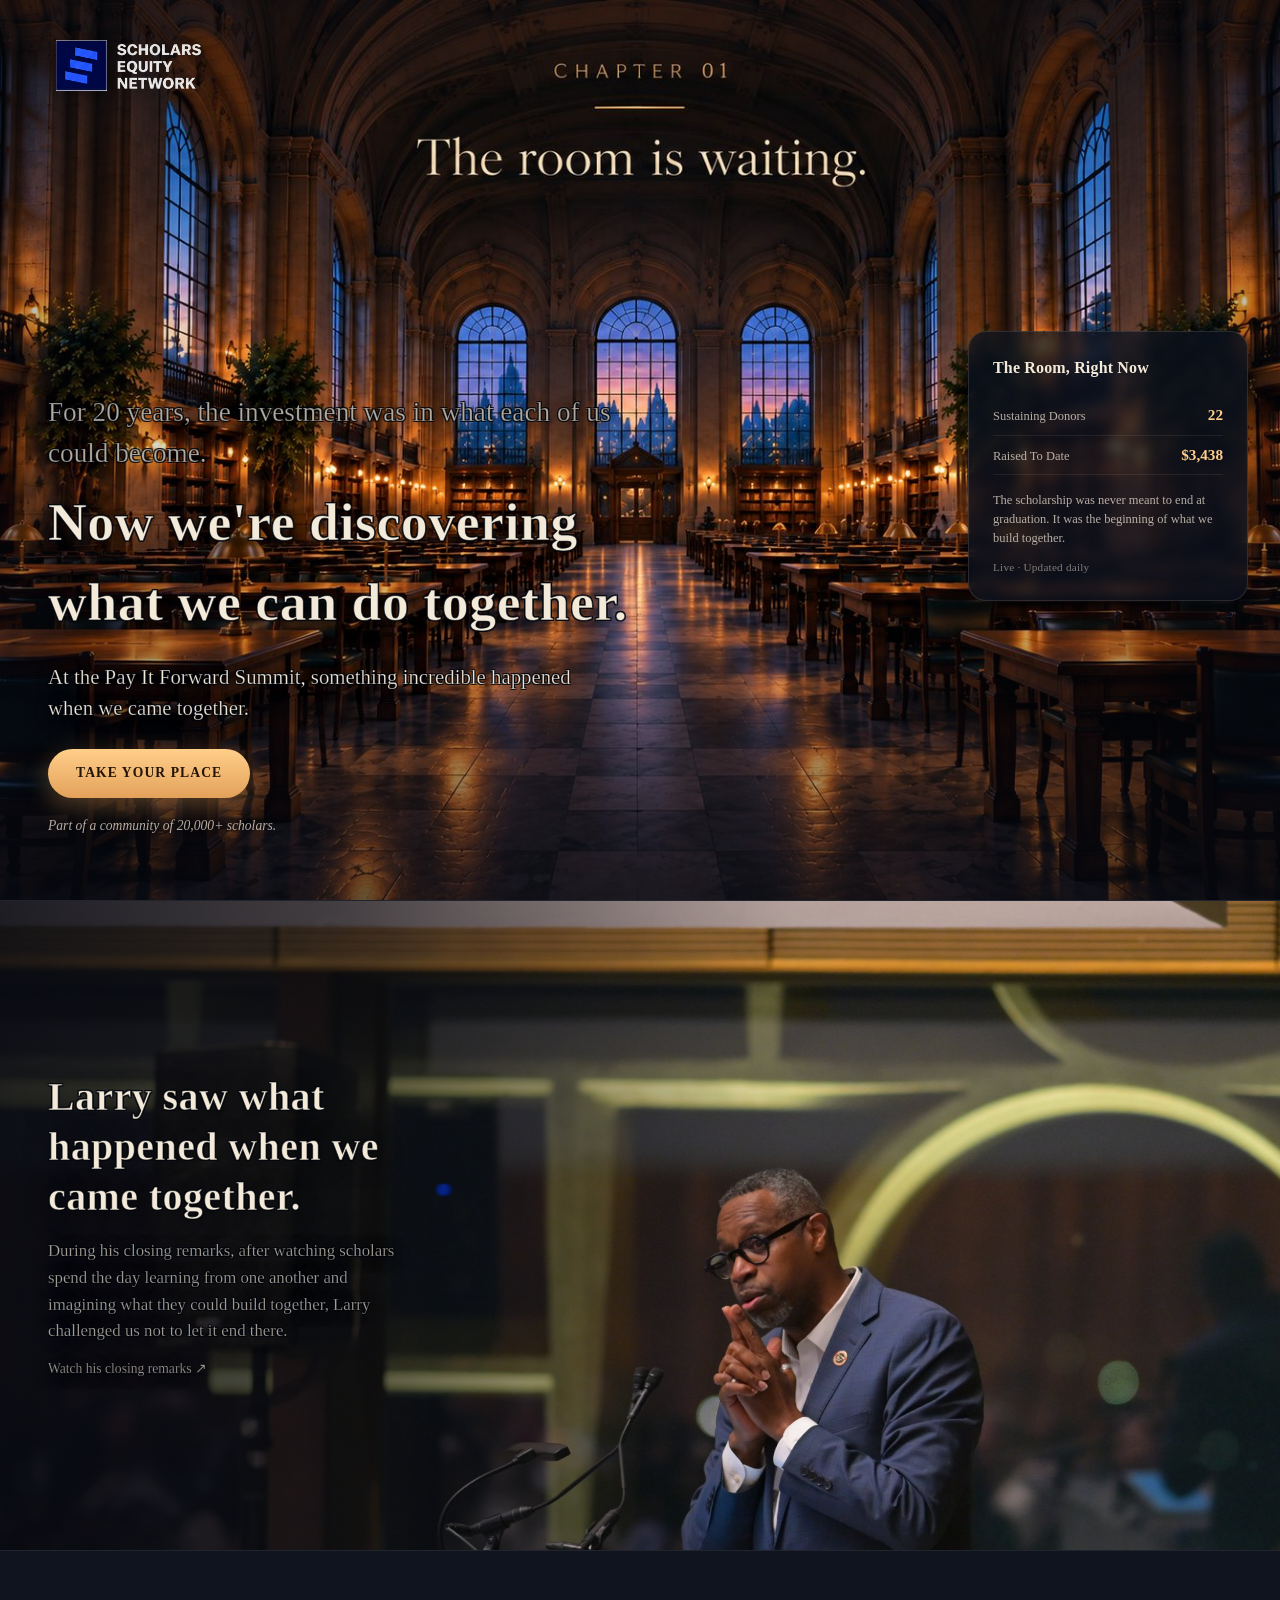
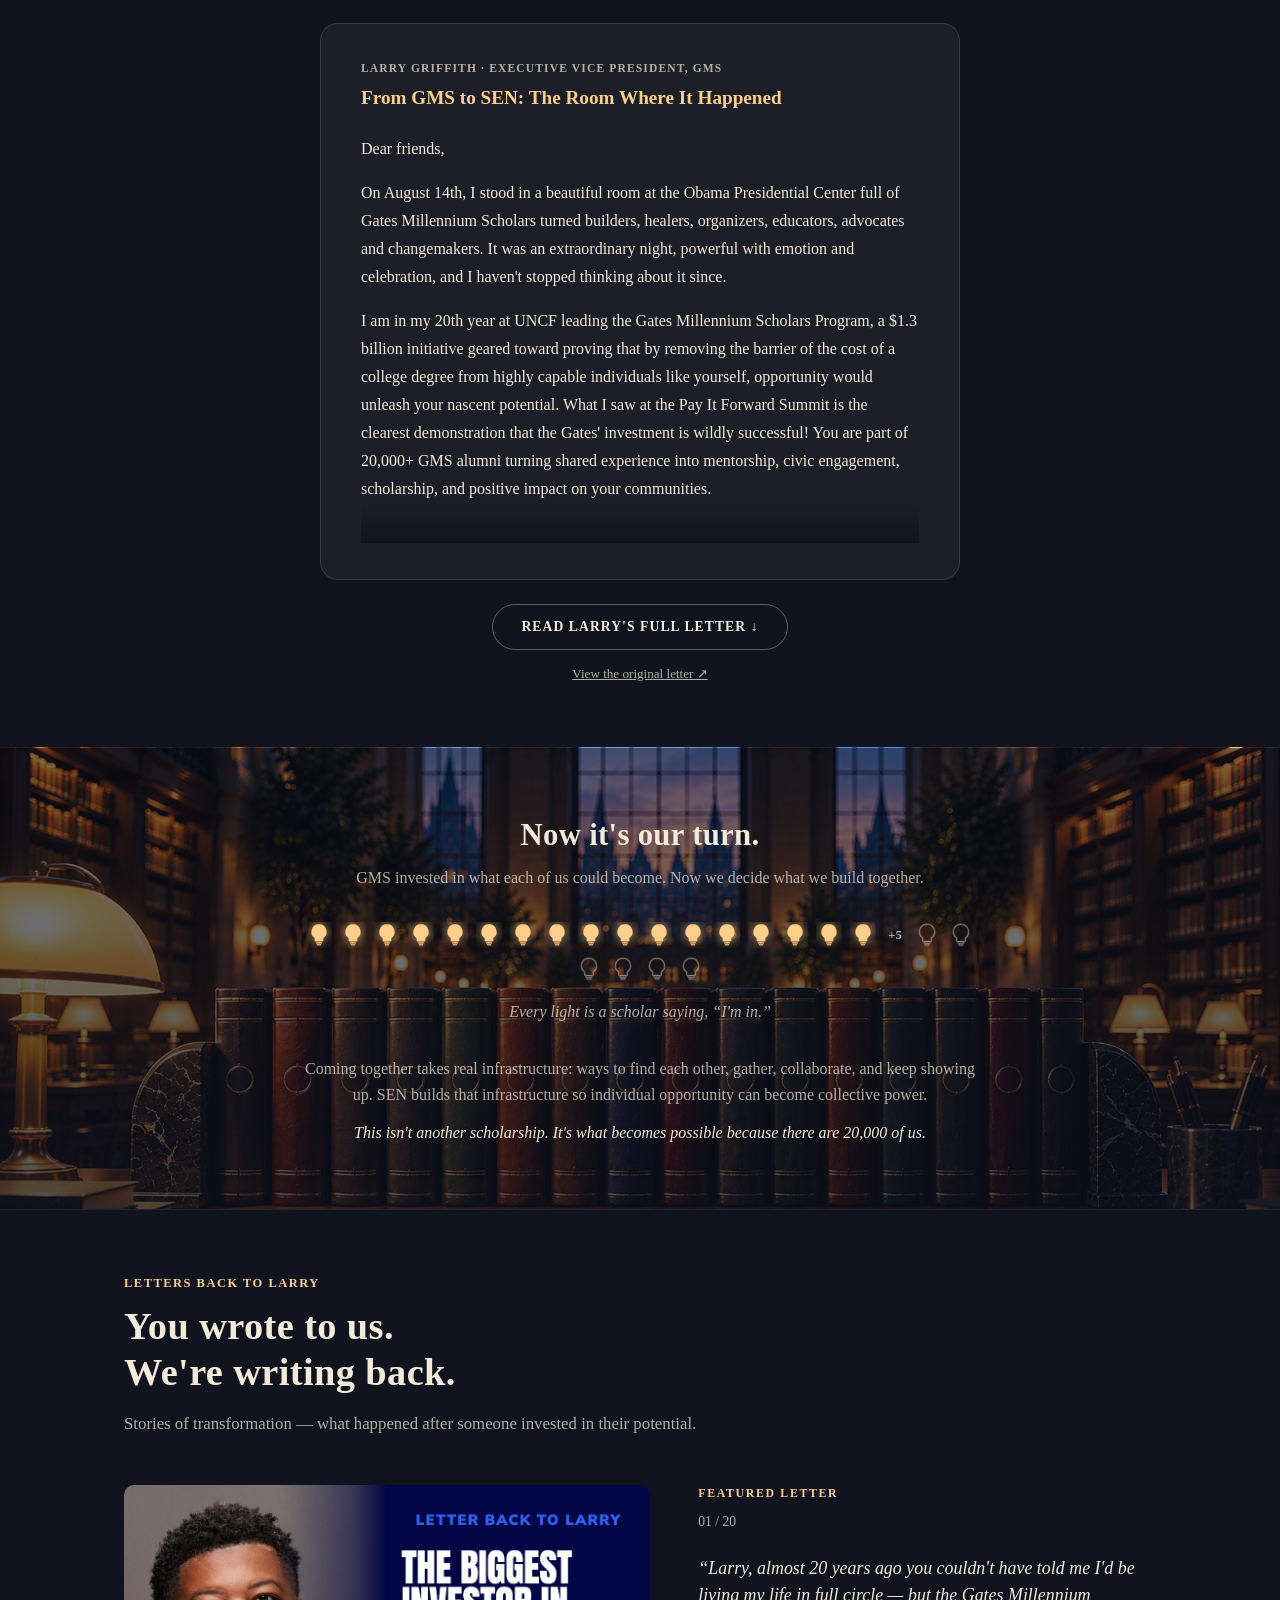
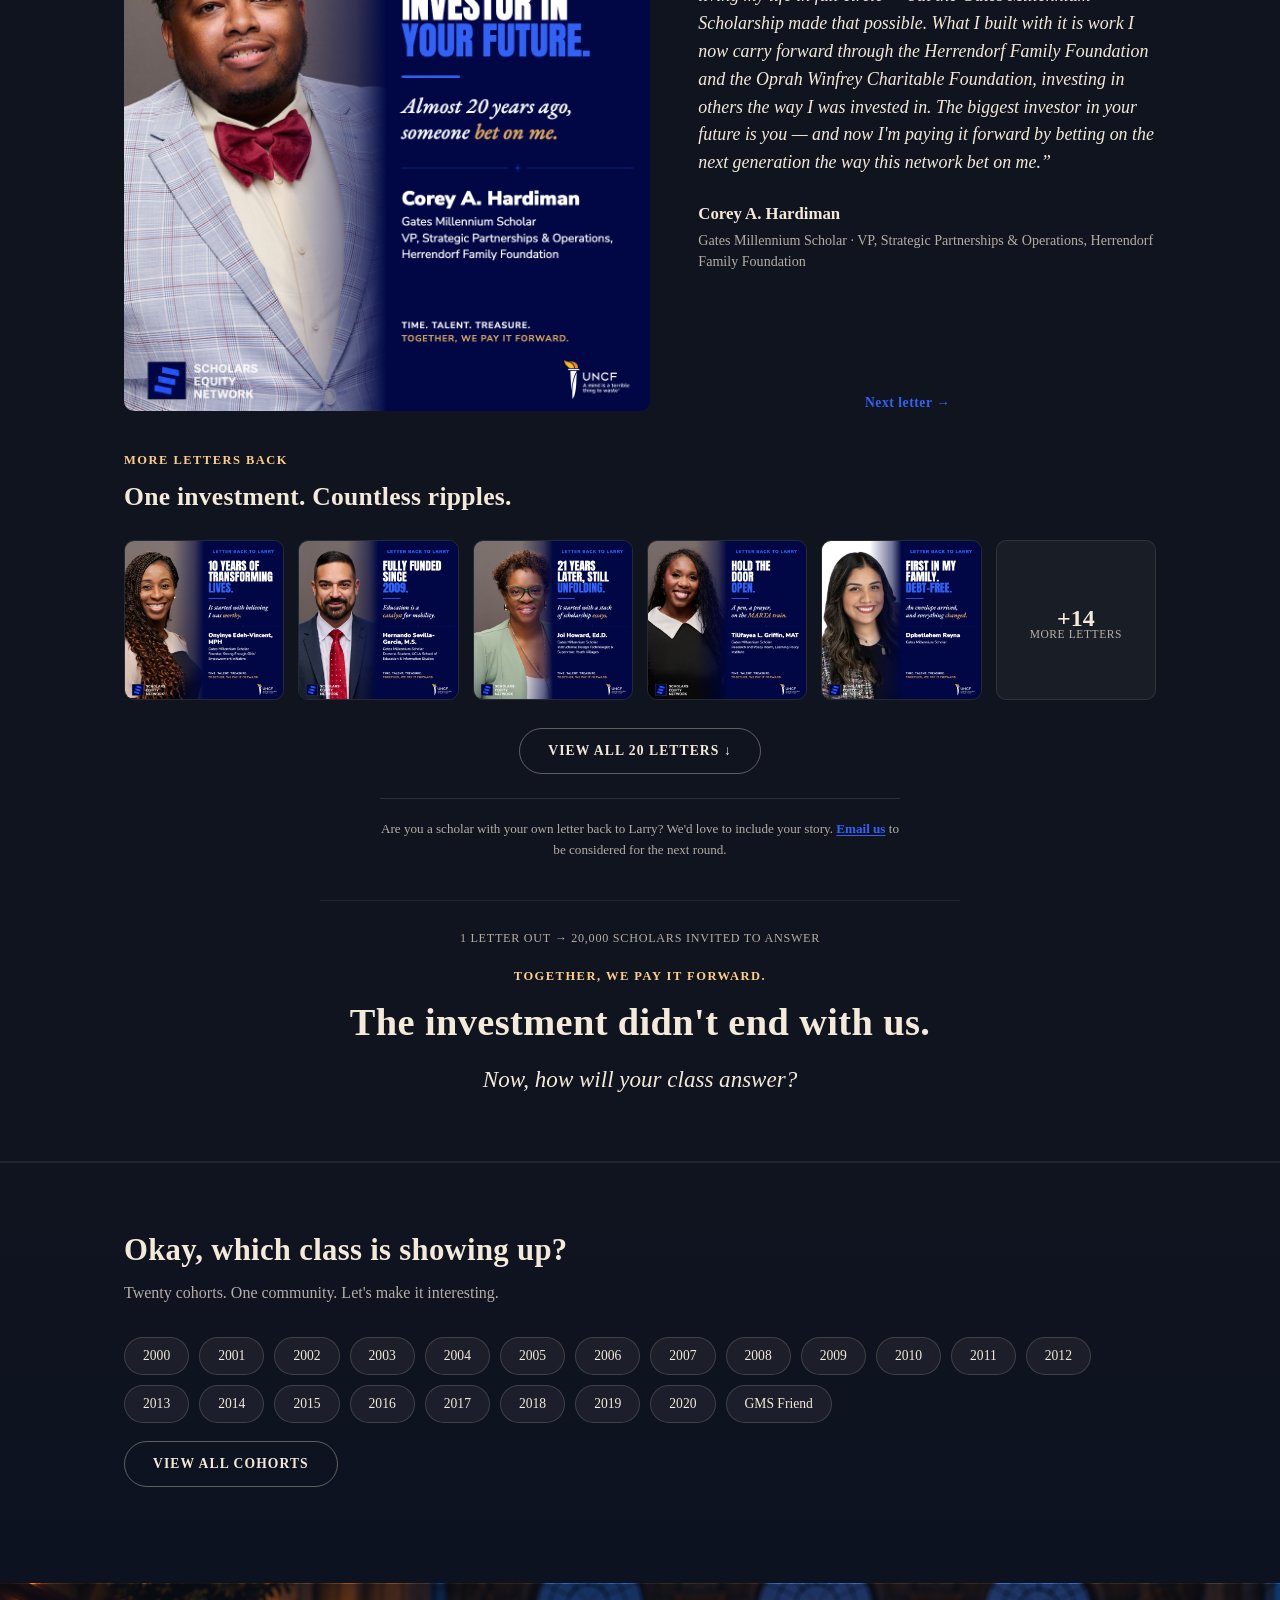
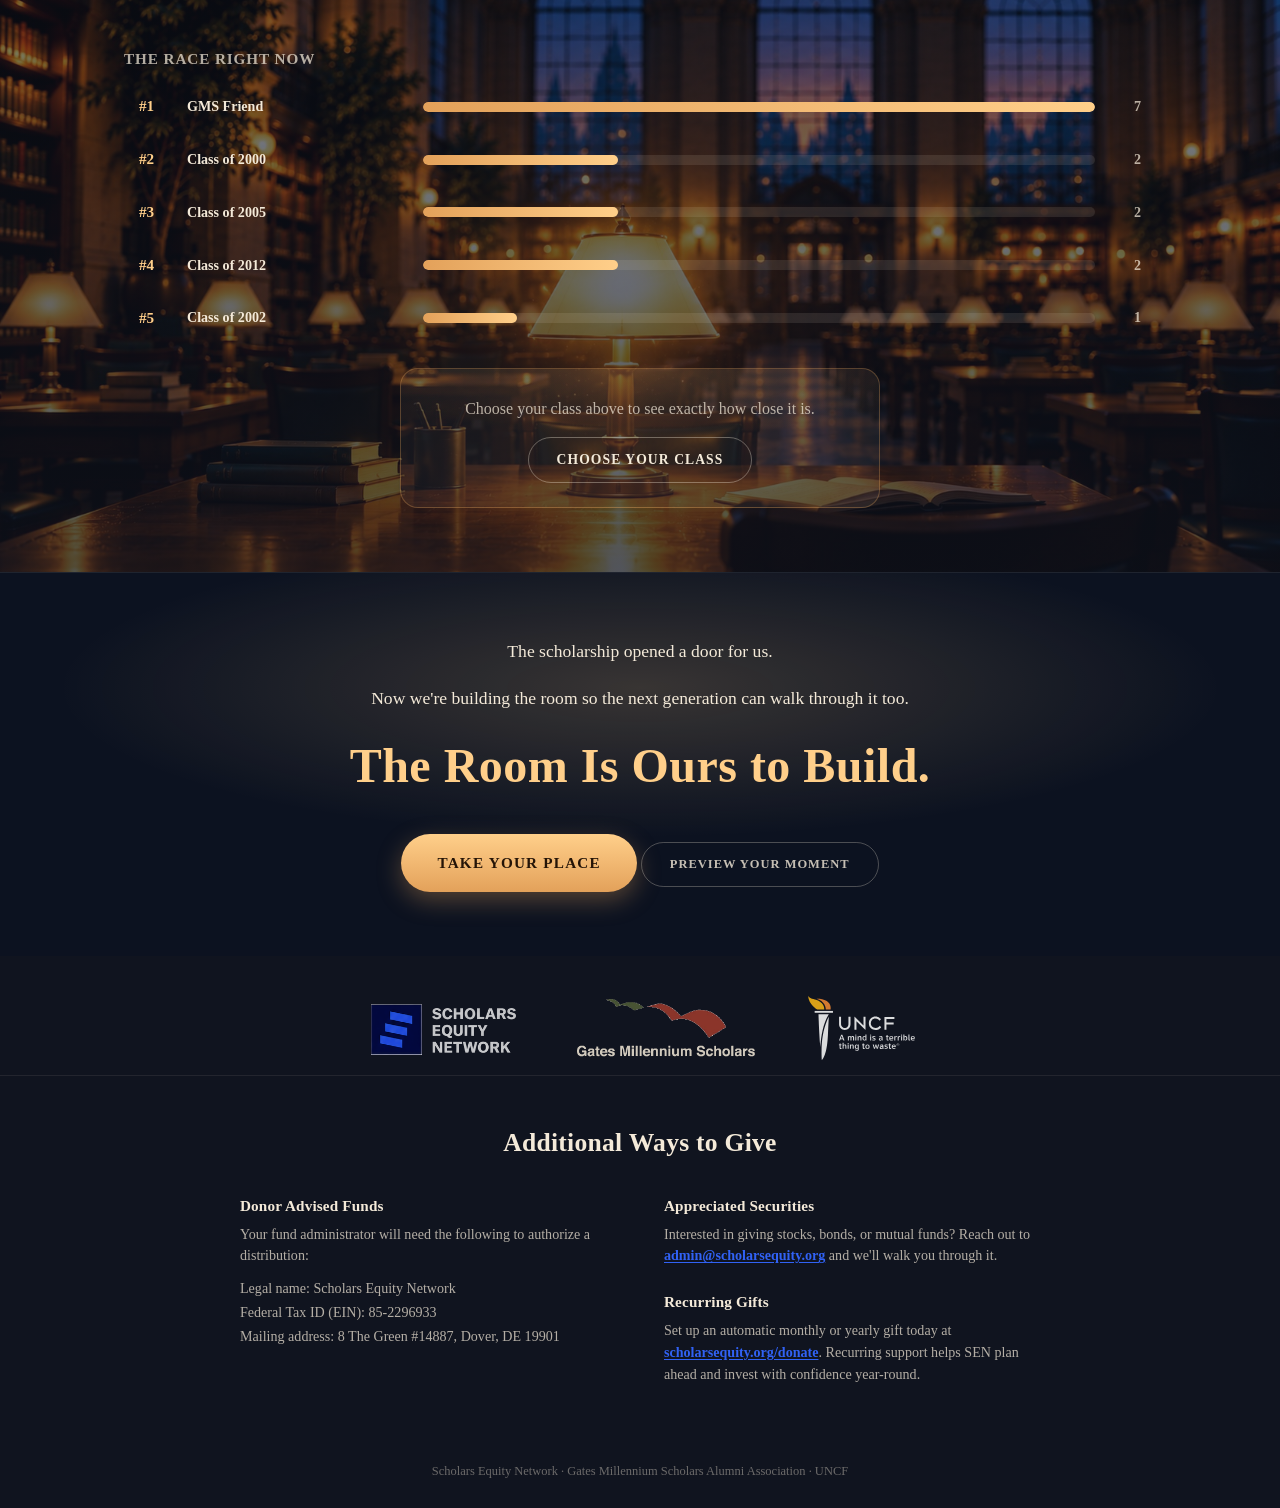
==== commit ee1446bc: "Remove redundant Letters Back Teaser now that the real section is live The embargoed "Coming soon" t" ====
--- a/index.html
+++ b/index.html
@@ -159,25 +159,6 @@
   </section>
 
   <!-- ============================================================
-       SECTION 1.3 — LETTERS BACK TEASER
-       Deliberately reveals NOTHING from the embargoed Letters Back
-       section below (no names, no letter text, no count). Just
-       plants the idea and opens a submission channel via mailto,
-       so scholars can start writing before Sept 28+ without any
-       actual letters going public early. Safe to push live now --
-       double-check against project_letters_back_campaign_timeline
-       before touching this or the section below it.
-       ============================================================ -->
-  <section class="letters-teaser" id="lettersTeaser" aria-labelledby="lettersTeaserHeading">
-    <div class="section-inner letters-teaser__inner">
-      <p class="section-kicker">Coming soon</p>
-      <h2 id="lettersTeaserHeading" class="section-title">Letters back to Larry.</h2>
-      <p class="section-subtitle letters-teaser__body">Larry wrote one letter to 20,000 scholars. Soon, we'll share what some of you wrote back — what the opportunity became in your hands. Are you a scholar with a letter of your own?</p>
-      <a class="btn btn--ghost letters-teaser__cta" href="mailto:admin@scholarsequity.org?subject=Letter%20Back%20to%20Larry%20—%20I'd%20like%20to%20contribute&body=Hi%20SEN%20team%2C%0A%0AI%27d%20love%20to%20contribute%20my%20story%20to%20Letters%20Back%20to%20Larry%21%20Here%27s%20what%20I%27m%20sending%3A%0A%0A1%29%20My%20name%20and%20title/organization%3A%0A%0A%0A2%29%20A%20headshot%20photo%3A%0A%28attached%29%0A%0A3%29%20My%20story%20%E2%80%94%20what%20the%20Gates%20Millennium%20Scholarship%20made%20possible%20for%20me%2C%20and%20how%20I%27m%20paying%20it%20forward%3A%0A%0A%0A%0AThank%20you%21">Email us to be considered</a>
-    </div>
-  </section>
-
-  <!-- ============================================================
        SECTION 1.5 — LETTERS BACK TO LARRY
        The human bridge between Larry's letter / "now it's our turn"
        and the class leaderboard below. Larry sent one letter out;
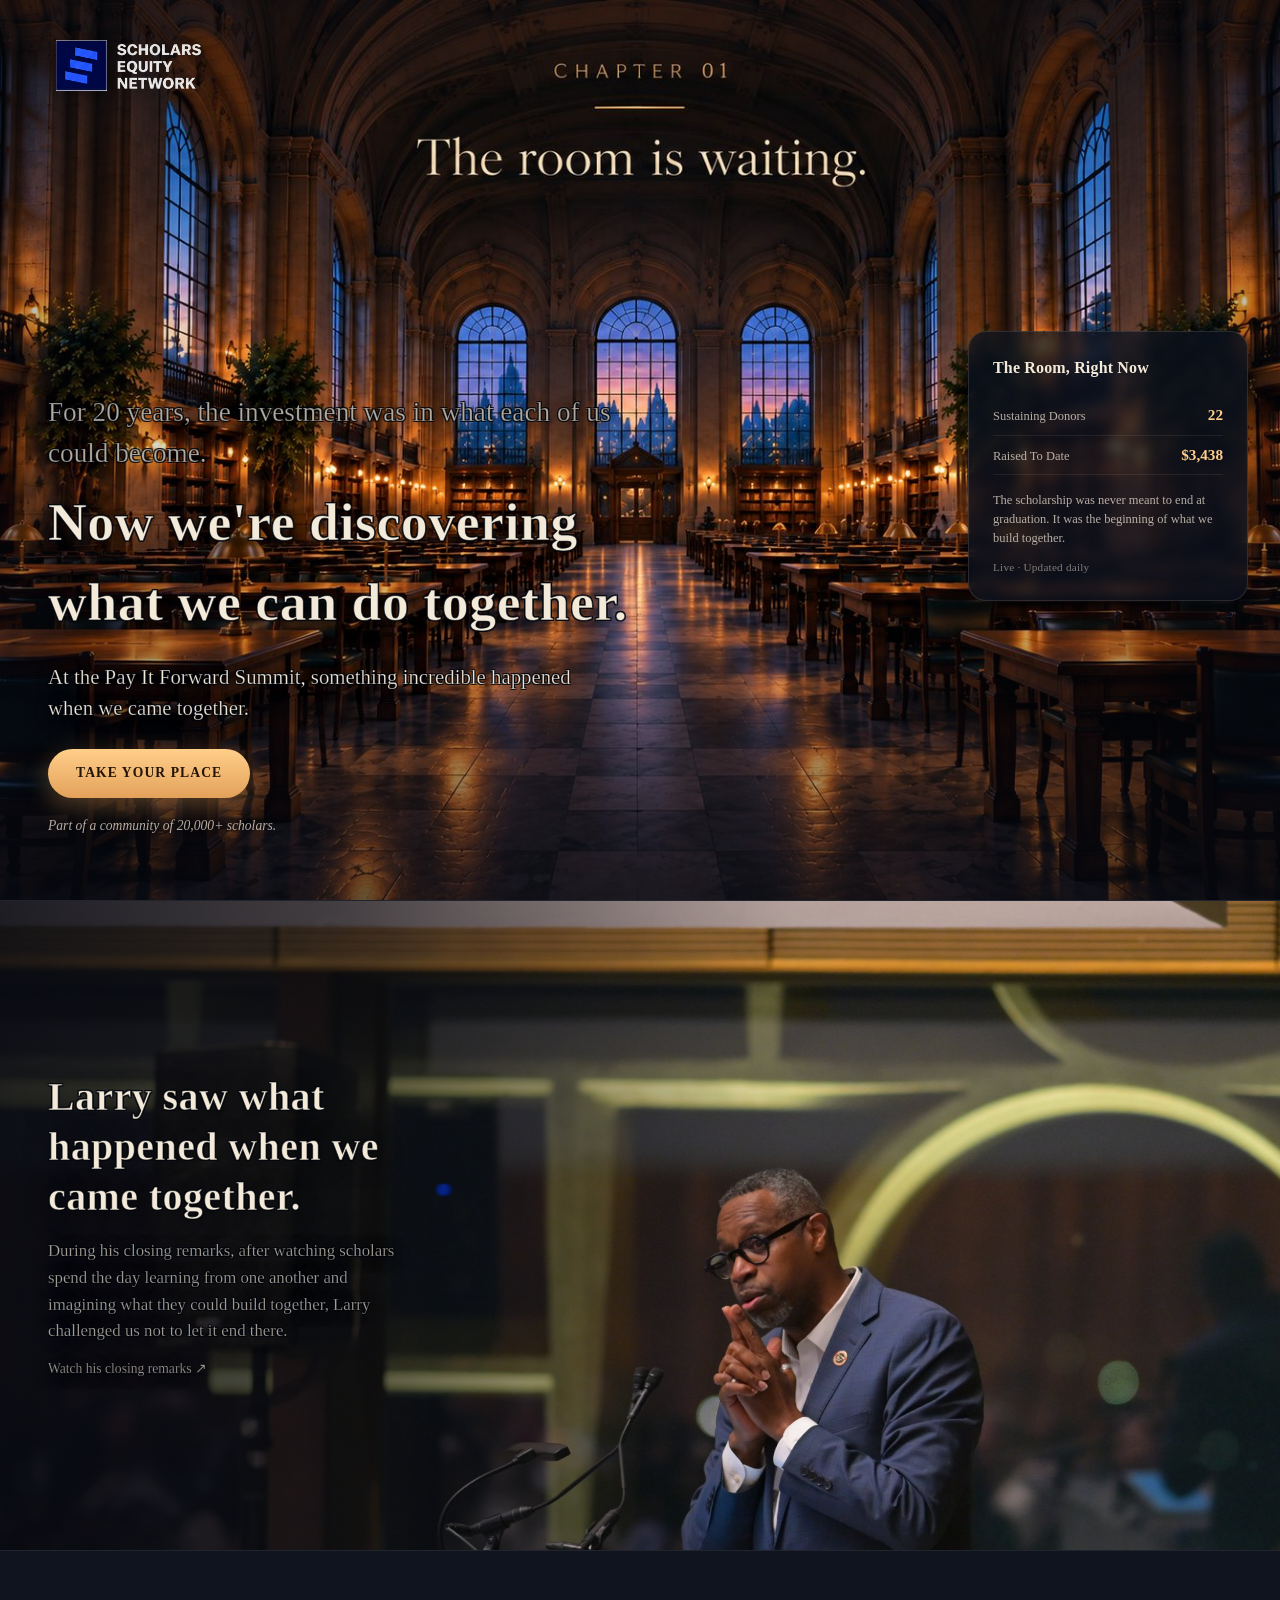
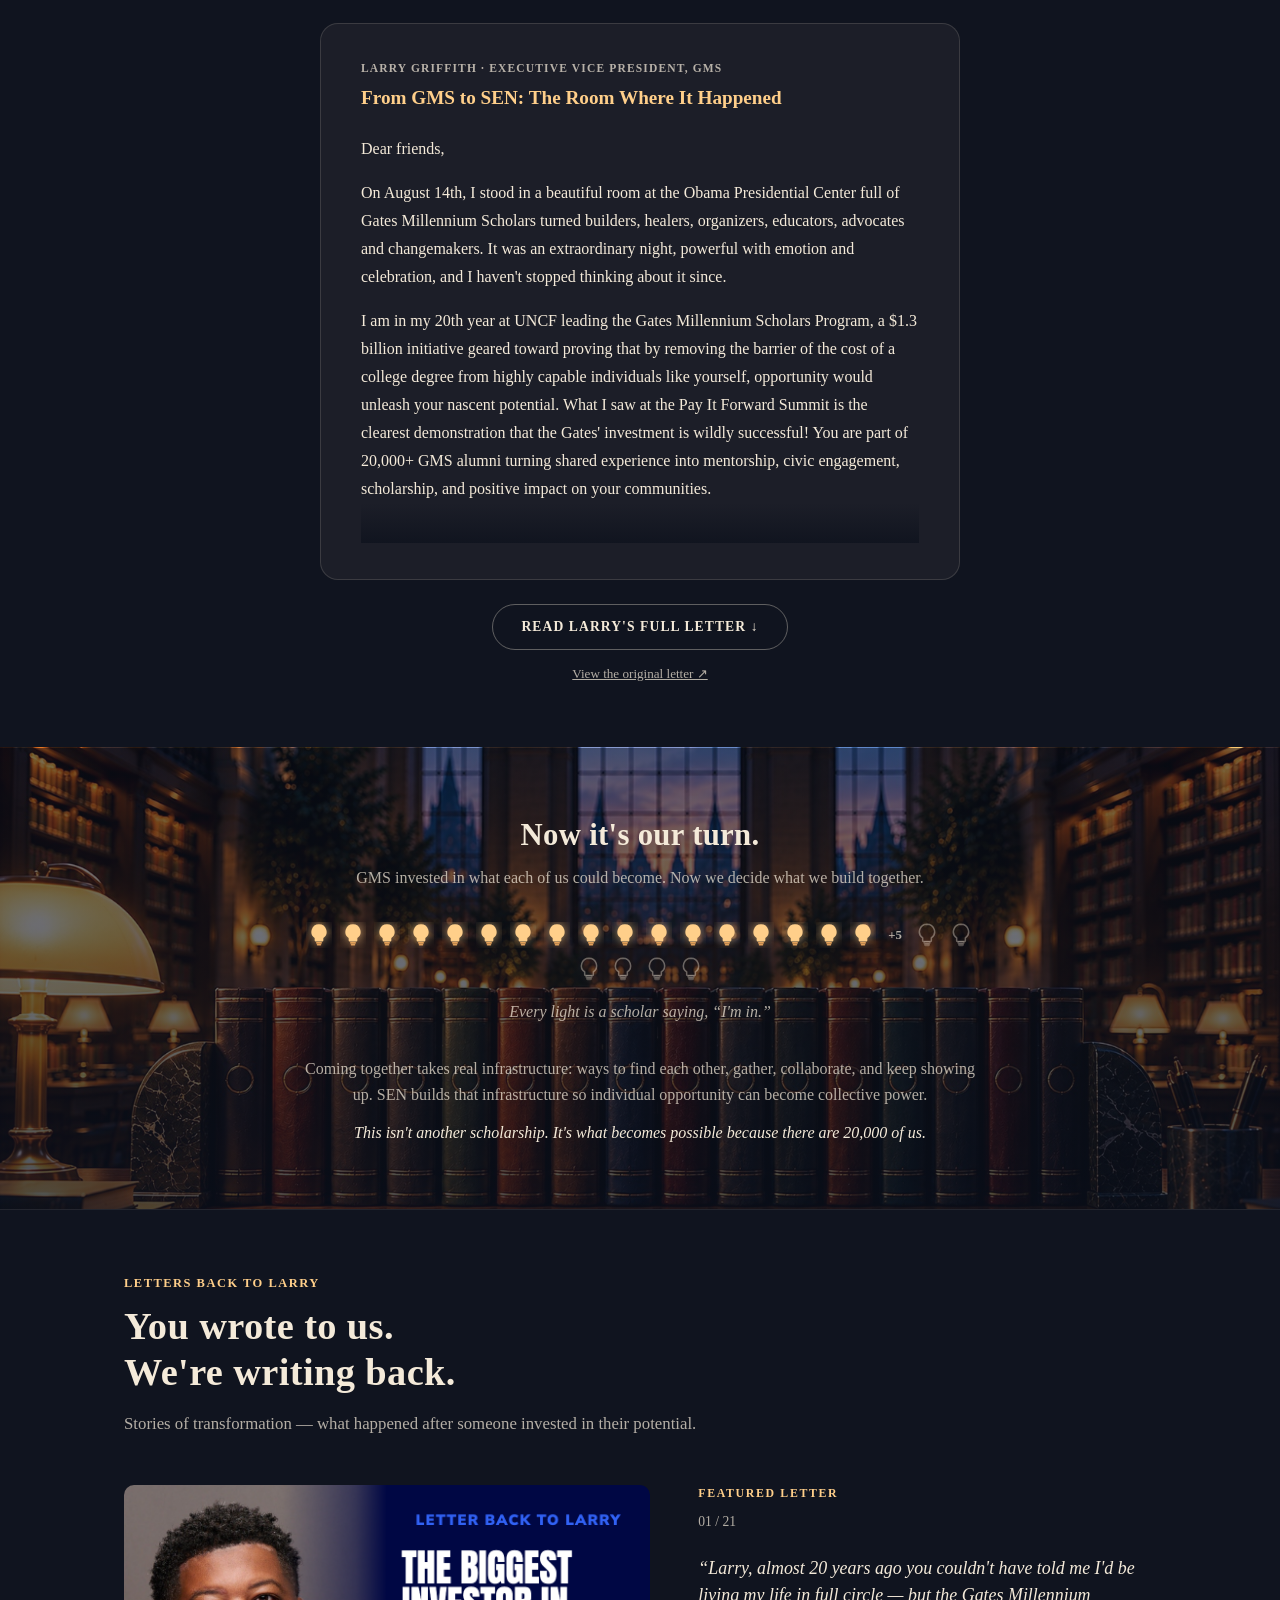
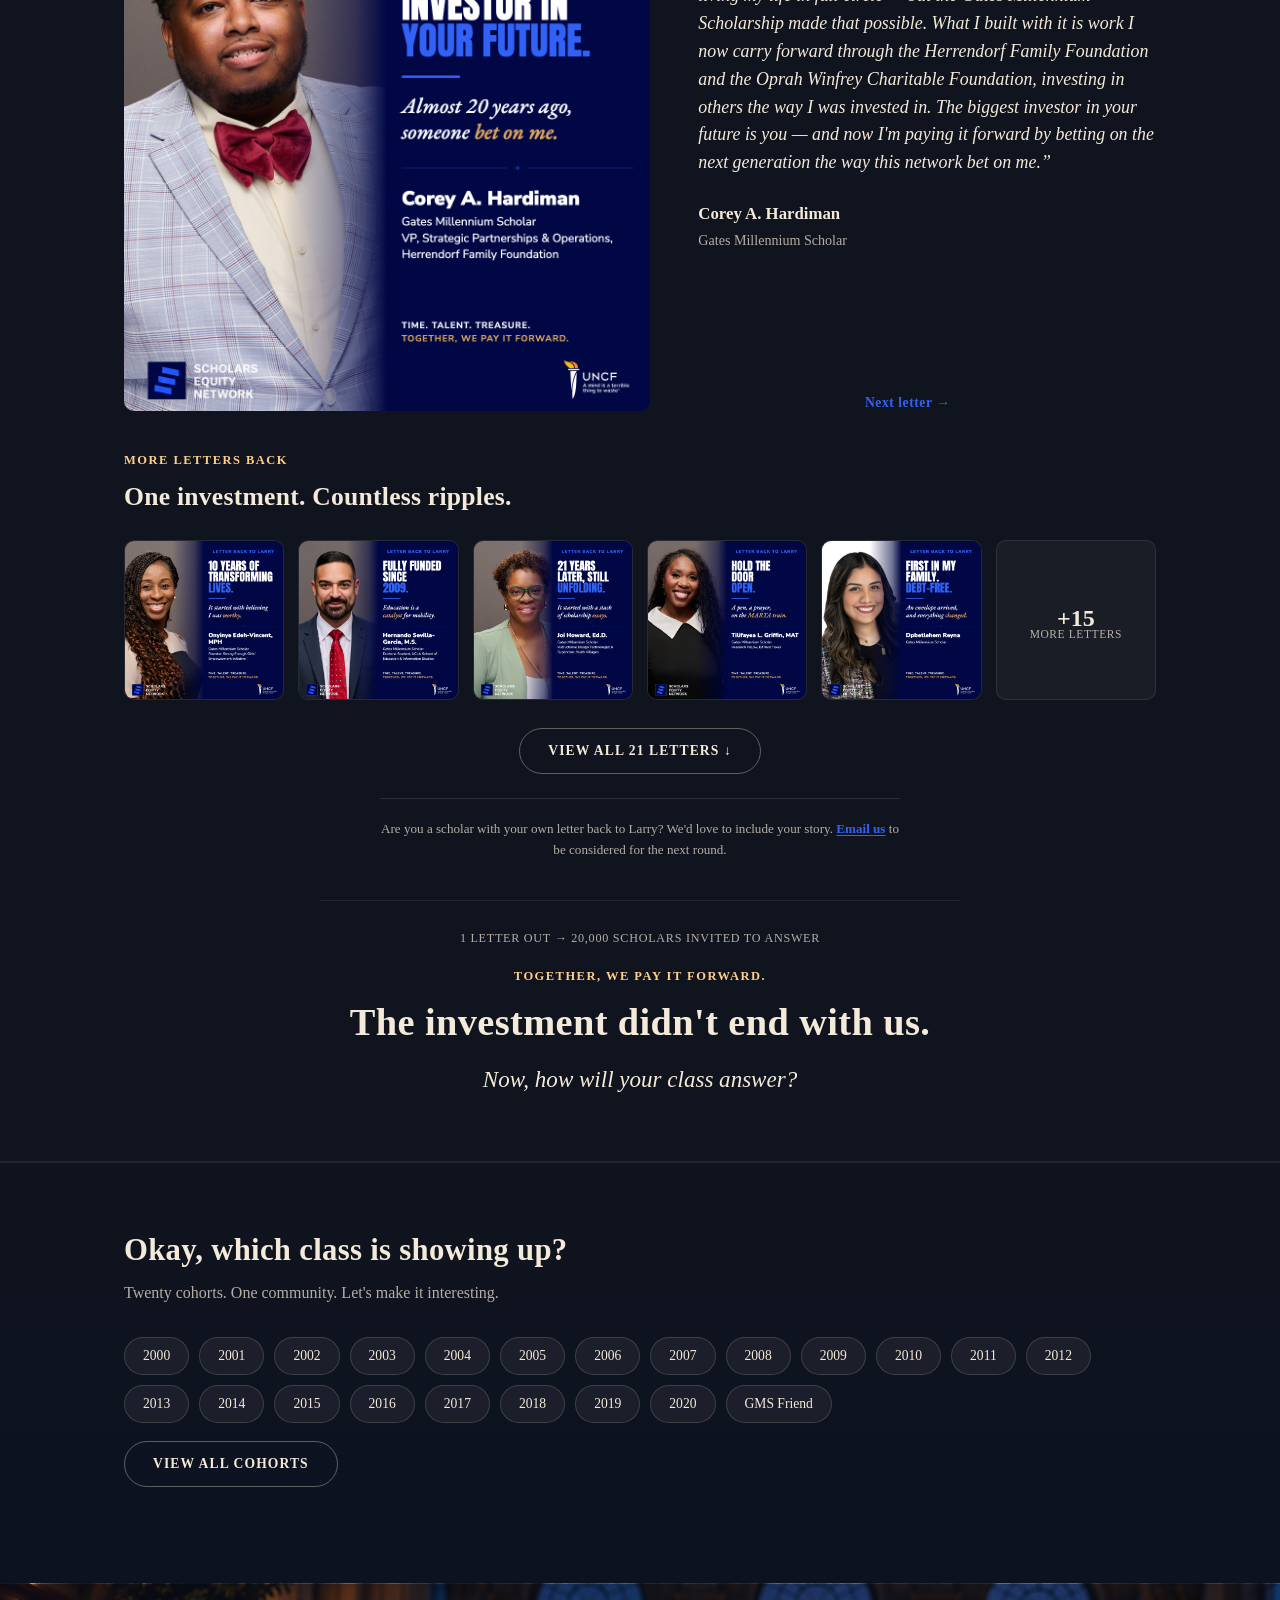
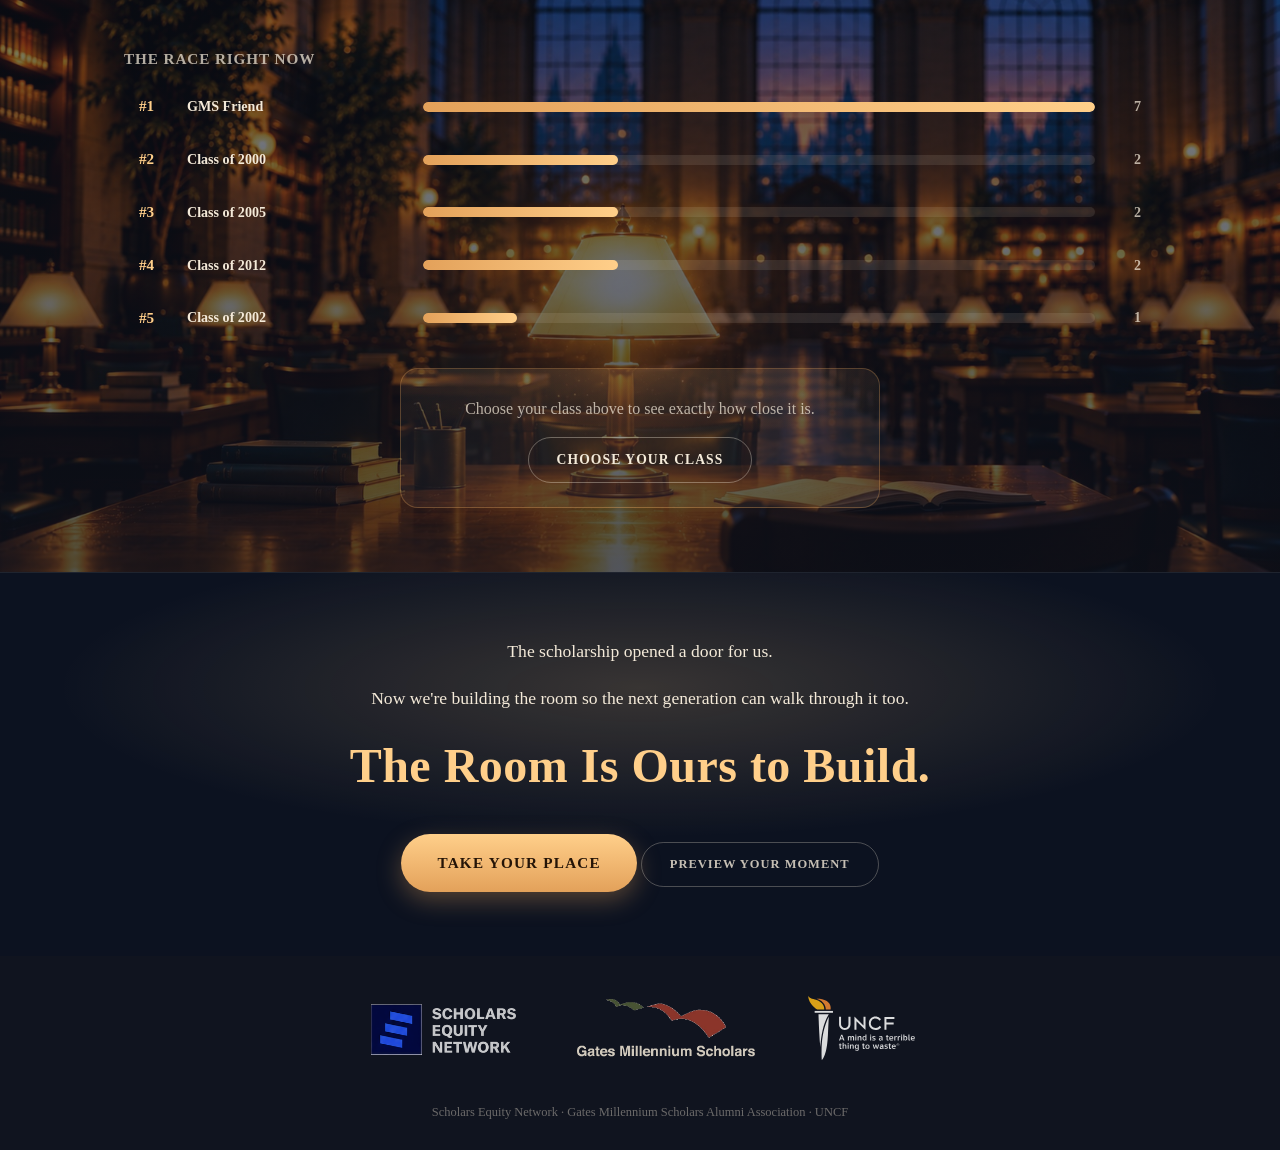
==== commit c7d1afb0: "Hide Additional Ways to Give section Kept in markup (hidden attribute, same convention as the letter" ====
--- a/index.html
+++ b/index.html
@@ -374,7 +374,7 @@
        who need DAF/securities/recurring-gift instructions rather than
        a one-time credit-card gift.
        ============================================================ -->
-  <section class="ways-to-give" aria-labelledby="waysToGiveHeading">
+  <section class="ways-to-give" aria-labelledby="waysToGiveHeading" hidden>
     <div class="section-inner ways-to-give__inner">
       <h2 id="waysToGiveHeading" class="ways-to-give__title">Additional Ways to Give</h2>
       <div class="ways-to-give__grid">
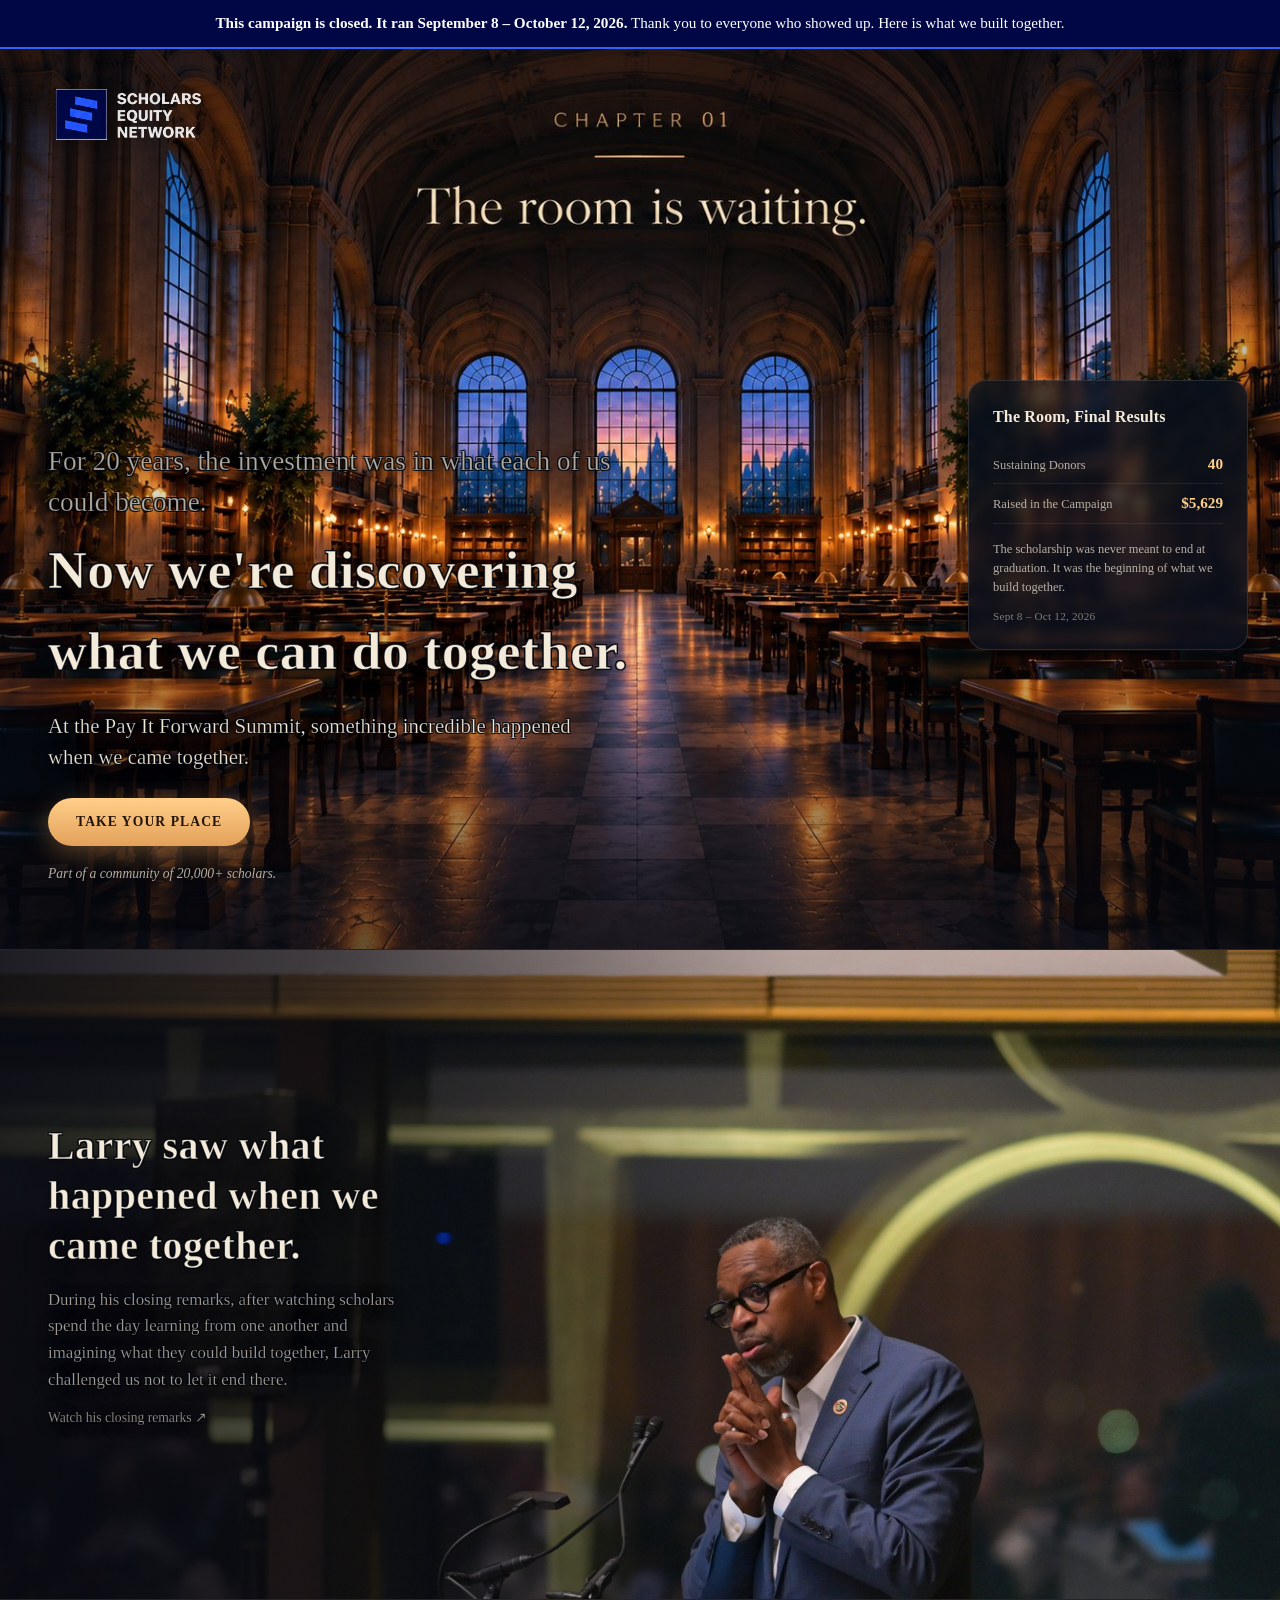
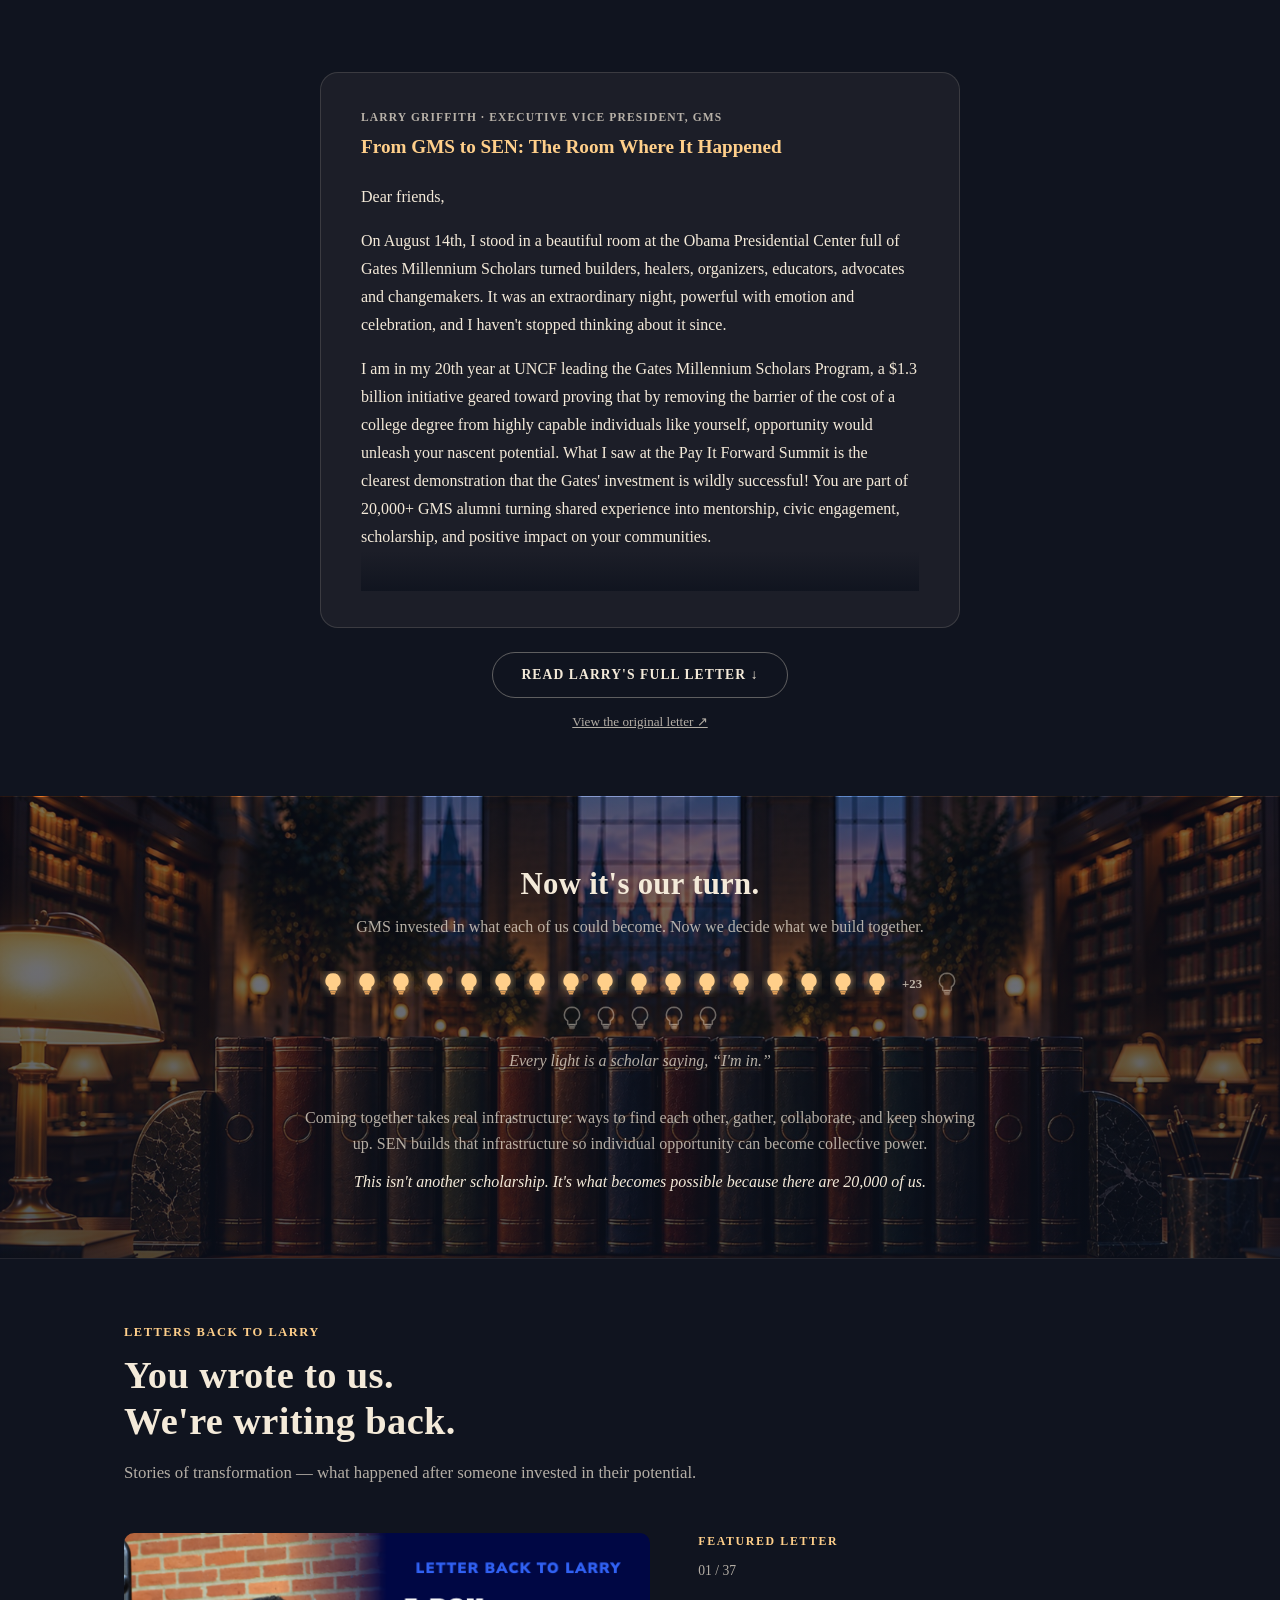
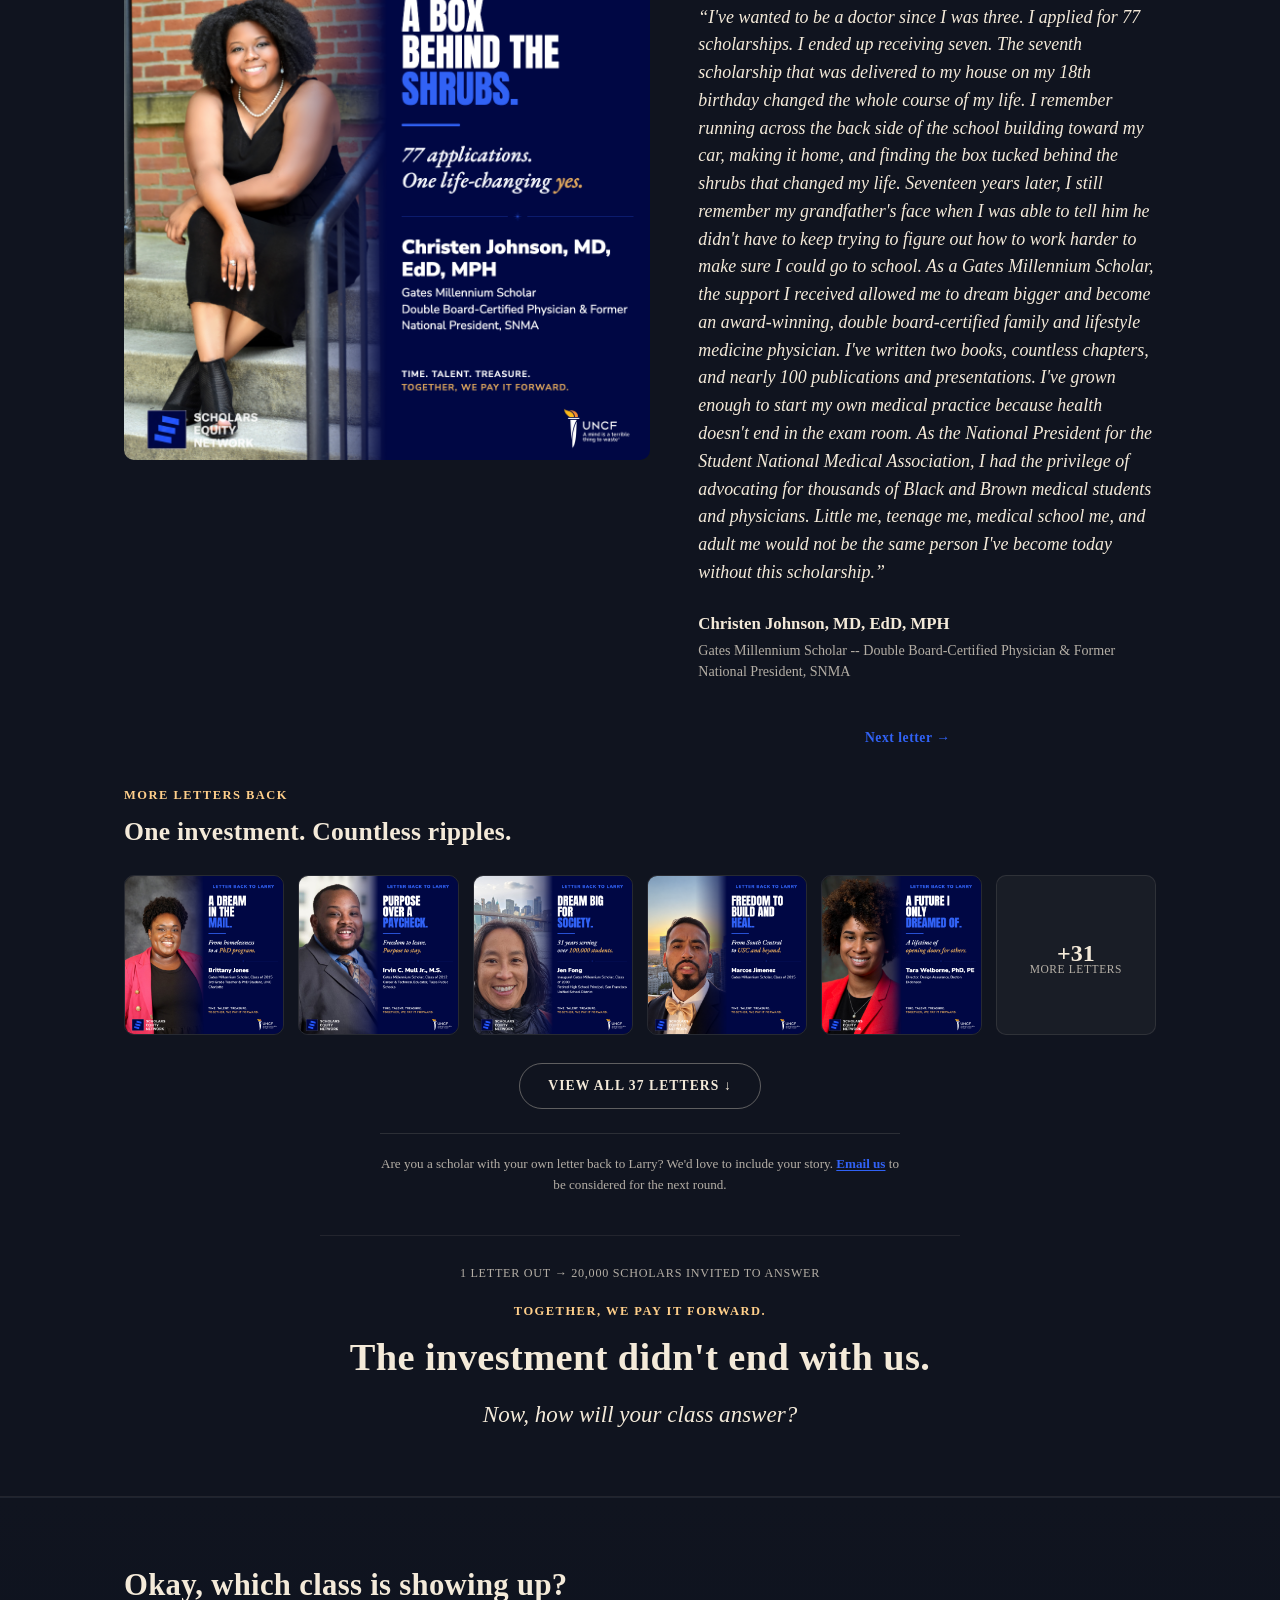
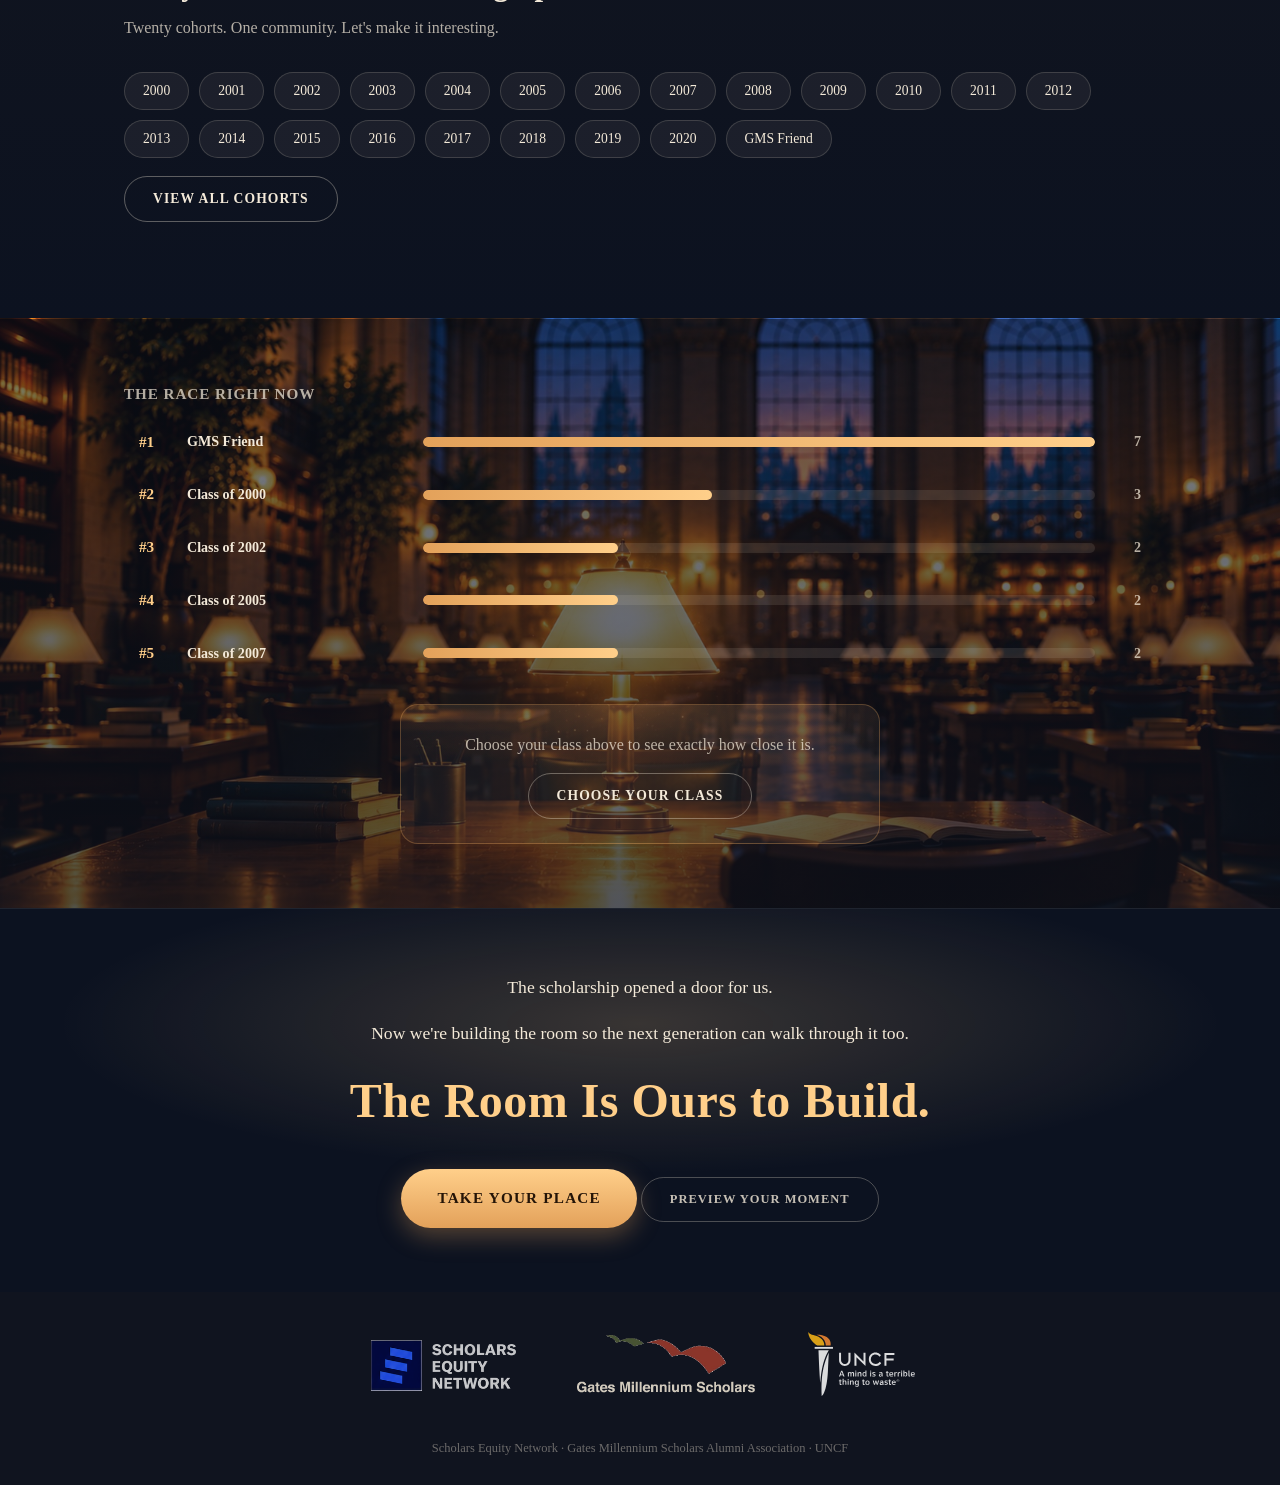
==== commit b8fb4186: "Close campaign: add closed banner, final-results labels, campaign dates Co-Authored-By: Claude Sonne" ====
--- a/index.html
+++ b/index.html
@@ -10,6 +10,15 @@
 </head>
 <body>
 
+  <!-- Campaign-closed banner (ran September 8 - October 12, 2026). Remove this
+       block and the .closed-banner rules in styles.css to undo. -->
+  <div class="closed-banner" role="region" aria-label="Campaign status">
+    <p class="closed-banner__text">
+      <strong>This campaign is closed. It ran September 8 &ndash; October 12, 2026.</strong>
+      Thank you to everyone who showed up. Here is what we built together.
+    </p>
+  </div>
+
   <!-- ============================================================
        SECTION 1 — HERO / LIVE ROOM
        Full-width library image with the 200-lamp canvas overlaid.
@@ -50,19 +59,19 @@
 
     <!-- Right-side campaign stats panel (desktop only) -->
     <aside class="stats-panel" aria-label="Campaign progress">
-      <h2 class="stats-panel__title">The Room, Right Now</h2>
+      <h2 class="stats-panel__title">The Room, Final Results</h2>
       <dl class="stats-panel__list">
         <div class="stats-panel__row">
           <dt>Sustaining Donors</dt>
           <dd id="statDonors">6</dd>
         </div>
         <div class="stats-panel__row">
-          <dt>Raised To Date</dt>
+          <dt>Raised in the Campaign</dt>
           <dd id="statRaised">$370</dd>
         </div>
       </dl>
       <p class="stats-panel__note">The scholarship was never meant to end at graduation. It was the beginning of what we build together.</p>
-      <p class="stats-panel__updated" id="statLastUpdated" title="Last updated September 11, 2026">Live &middot; Updated daily</p>
+      <p class="stats-panel__updated" id="statLastUpdated">Sept 8 &ndash; Oct 12, 2026</p>
     </aside>
   </header>
 
--- a/styles.css
+++ b/styles.css
@@ -1563,3 +1563,21 @@
     transition: none !important;
   }
 }
+
+/* ---- Campaign-closed banner (top of page) ---- */
+.closed-banner {
+  background: var(--sen-navy, #000744);
+  border-bottom: 2px solid #3162F5;
+  color: #fff;
+  padding: 12px 16px;
+  text-align: center;
+  position: relative;
+  z-index: 50;
+}
+.closed-banner__text {
+  margin: 0 auto;
+  max-width: 960px;
+  font-size: 0.95rem;
+  line-height: 1.5;
+}
+.closed-banner__text strong { font-weight: 700; }
